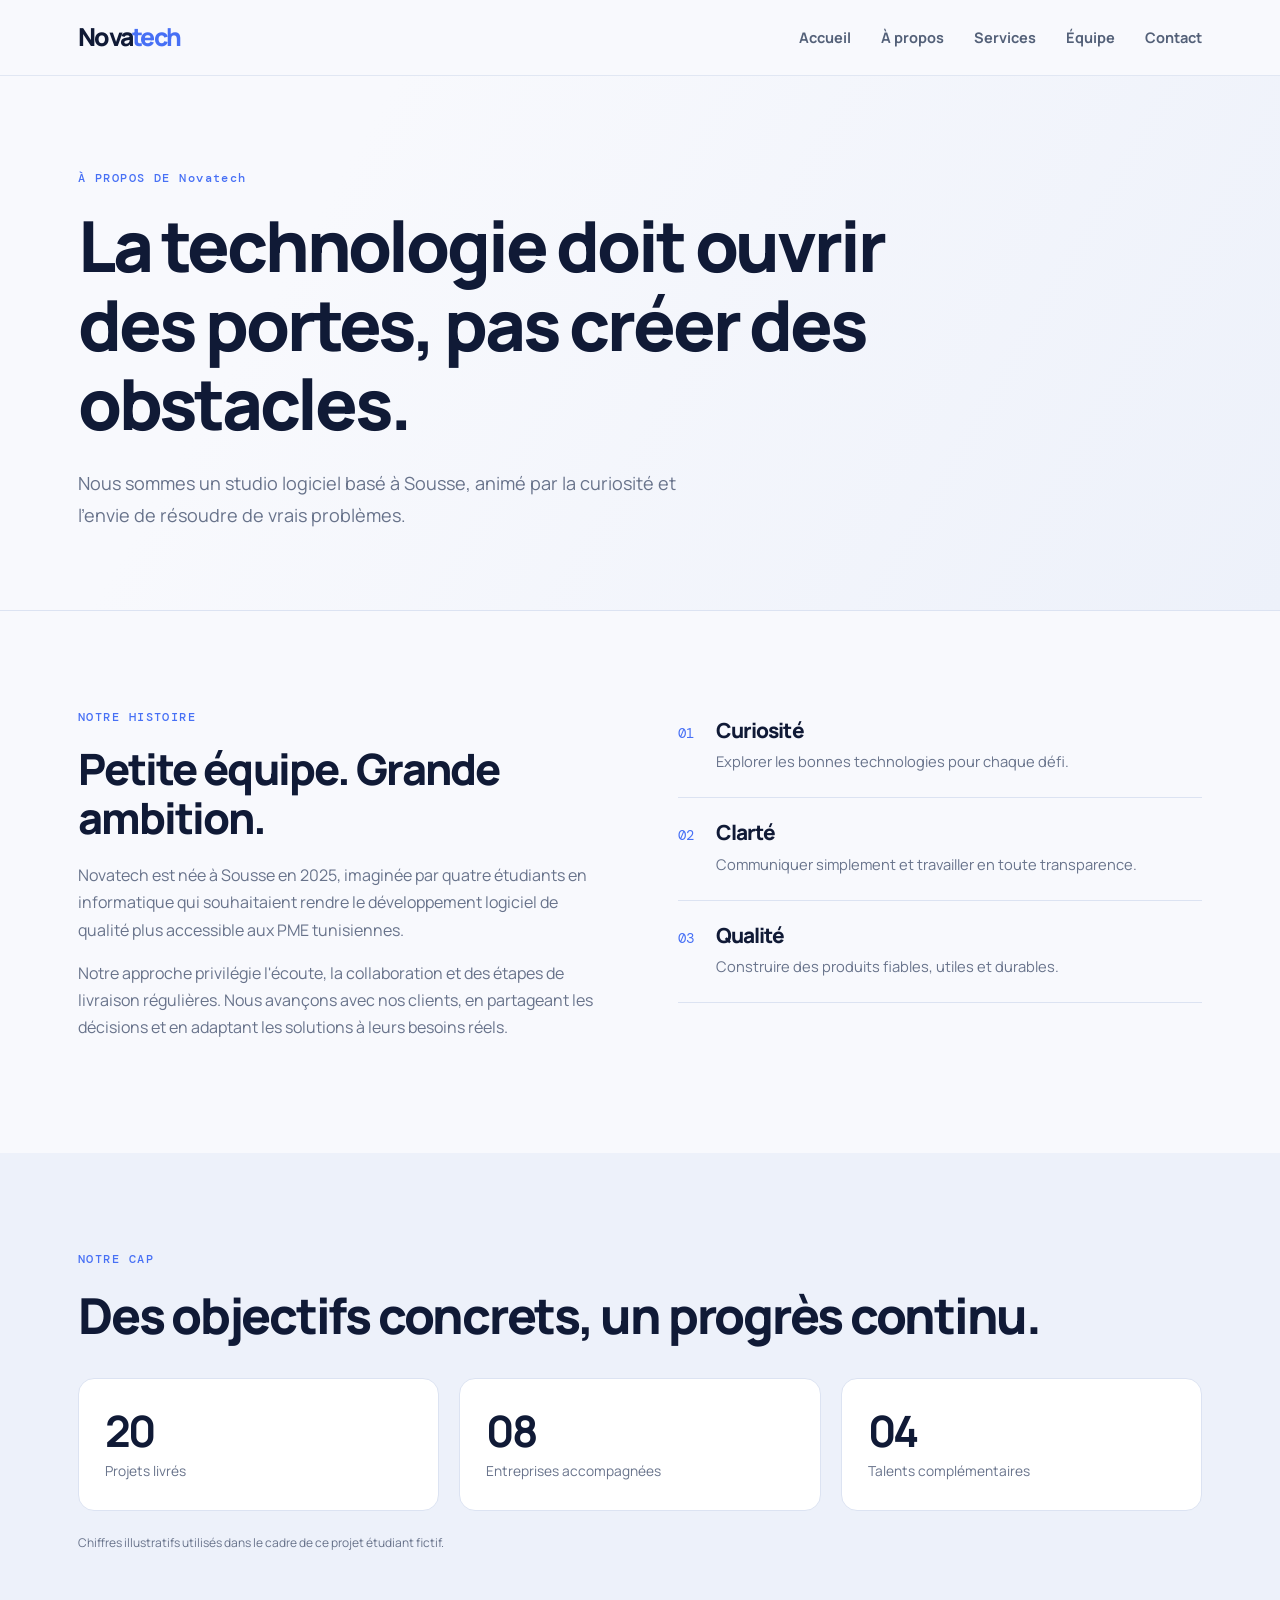
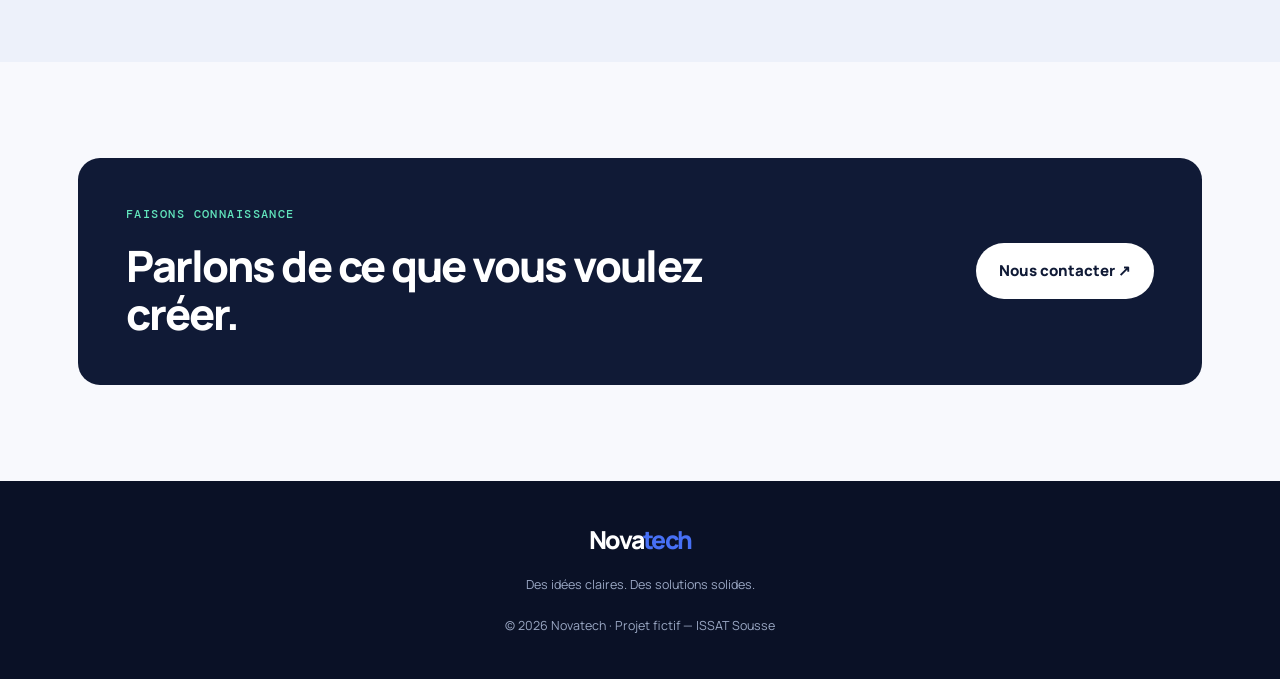
==== pages/apropos.html @ 03f3eb11 "Add files via upload" ====
<!doctype html>
<html lang="fr">

<head>
    <meta charset="utf-8">
    <meta name="viewport" content="width=device-width, initial-scale=1">
    <title>Novatech — À propos</title>
    <meta name="description" content="Découvrez l'histoire, la mission et les valeurs de Novatech.">
    <link rel="stylesheet" href="../style.css">
    <link rel="stylesheet" href="../style-enhancements.css">
</head>

<body>
    <header class="site-header">
        <div class="header-inner"><a class="logo" href="../index.html">Nova<span>tech</span></a><input type="checkbox"
                id="menu-toggle" class="menu-toggle" aria-label="Ouvrir le menu"><label for="menu-toggle"
                class="menu-button"><span></span></label>
            <nav class="main-nav" aria-label="Navigation principale">
                <ul>
                    <li><a href="../index.html">Accueil</a></li>
                    <li><a href="apropos.html">À propos</a></li>
                    <li><a href="services.html">Services</a></li>
                    <li><a href="equipe.html">Équipe</a></li>
                    <li><a href="contact.html">Contact</a></li>
                </ul>
            </nav>
        </div>
    </header>
    <main class="page-content">
        <section class="page-hero">
            <div class="container">
                <p class="eyebrow">À PROPOS DE Novatech</p>
                <h1>La technologie doit ouvrir des portes, pas créer des obstacles.</h1>
                <p class="lead">Nous sommes un studio logiciel basé à Sousse, animé par la curiosité et l'envie de
                    résoudre de vrais problèmes.</p>
            </div>
        </section>
        <section class="section">
            <div class="container two-col">
                <div>
                    <p class="eyebrow">NOTRE HISTOIRE</p>
                    <h2>Petite équipe. Grande ambition.</h2>
                    <p>Novatech est née à Sousse en 2025, imaginée par quatre étudiants en informatique qui souhaitaient
                        rendre le développement logiciel de qualité plus accessible aux PME tunisiennes.</p>
                    <p>Notre approche privilégie l'écoute, la collaboration et des étapes de livraison régulières. Nous
                        avançons avec nos clients, en partageant les décisions et en adaptant les solutions à leurs
                        besoins réels.</p>
                </div>
                <div class="values-panel">
                    <div class="value-row"><span>01</span>
                        <div>
                            <h3>Curiosité</h3>
                            <p>Explorer les bonnes technologies pour chaque défi.</p>
                        </div>
                    </div>
                    <div class="value-row"><span>02</span>
                        <div>
                            <h3>Clarté</h3>
                            <p>Communiquer simplement et travailler en toute transparence.</p>
                        </div>
                    </div>
                    <div class="value-row"><span>03</span>
                        <div>
                            <h3>Qualité</h3>
                            <p>Construire des produits fiables, utiles et durables.</p>
                        </div>
                    </div>
                </div>
            </div>
        </section>
        <section class="section section-tint">
            <div class="container">
                <p class="eyebrow">NOTRE CAP</p>
                <h2>Des objectifs concrets, un progrès continu.</h2>
                <div class="stats-grid">
                    <div><strong>20</strong><span>Projets livrés</span></div>
                    <div><strong>08</strong><span>Entreprises accompagnées</span></div>
                    <div><strong>04</strong><span>Talents complémentaires</span></div>
                </div>
                <p class="small-note">Chiffres illustratifs utilisés dans le cadre de ce projet étudiant fictif.</p>
            </div>
        </section>
        <section class="section">
            <div class="container cta-panel">
                <div>
                    <p class="eyebrow">FAISONS CONNAISSANCE</p>
                    <h2>Parlons de ce que vous voulez créer.</h2>
                </div><a class="btn btn-light" href="contact.html">Nous contacter ↗</a>
            </div>
        </section>
    </main>
    <footer class="site-footer"><a class="logo footer-logo" href="index.html">Nova<span>tech</span></a>
        <p>Des idées claires. Des solutions solides.</p>
        <p>© 2026 Novatech · Projet fictif — ISSAT Sousse</p>
    </footer>
    <script src="../script.js" defer></script>
</body>

</html>
---- style.css ----
@import url('https://fonts.googleapis.com/css2?family=DM+Mono:wght@400;500&family=Manrope:wght@400;500;600;700;800&display=swap');

:root {
    --ink: #101a36;
    --ink-soft: #1a2748;
    --azure: #4770f5;
    --mint: #62e6bd;
    --purple: #b8a3ff;
    --mist: #edf1fa;
    --paper: #f8f9fd;
    --muted: #68738b;
    --line: #dce3f2;
    --header-h: 76px;
    --font-title: 'Manrope', Arial, sans-serif;
    --font-body: 'Manrope', Arial, sans-serif
}

*,
*::before,
*::after {
    box-sizing: border-box
}

html {
    scroll-behavior: smooth;
    scroll-padding-top: calc(var(--header-h) + 20px)
}

body {
    margin: 0;
    background: var(--paper);
    color: var(--ink);
    font-family: var(--font-body);
    font-size: 16px;
    line-height: 1.7;
    -webkit-font-smoothing: antialiased
}

h1,
h2,
h3,
p {
    margin-top: 0
}

h1,
h2,
h3 {
    font-family: var(--font-title);
    line-height: 1.12;
    letter-spacing: -.045em
}

h1 {
    font-size: clamp(2.8rem, 6vw, 5.4rem);
    font-weight: 800;
    max-width: 760px;
    margin-bottom: 24px
}

h2 {
    font-size: clamp(2rem, 4vw, 3.1rem);
    font-weight: 800;
    margin-bottom: 20px
}

h3 {
    font-size: 1.3rem;
    font-weight: 800;
    margin-bottom: 12px
}

p {
    color: var(--muted);
    max-width: 68ch
}

a {
    color: inherit
}

a:focus-visible,
button:focus-visible,
input:focus-visible,
select:focus-visible,
textarea:focus-visible,
.menu-toggle:focus-visible+.menu-button {
    outline: 3px solid var(--azure);
    outline-offset: 4px
}

.site-header {
    position: fixed;
    inset: 0 0 auto;
    height: var(--header-h);
    background: rgba(248, 249, 253, .94);
    border-bottom: 1px solid rgba(220, 227, 242, .8);
    backdrop-filter: blur(18px);
    z-index: 100
}

.header-inner {
    max-width: 1180px;
    height: 100%;
    padding: 0 28px;
    margin: auto;
    display: flex;
    align-items: center;
    justify-content: space-between;
    gap: 24px
}

.logo {
    font-family: var(--font-title);
    font-size: 1.55rem;
    font-weight: 800;
    letter-spacing: -.07em;
    text-decoration: none;
    color: var(--ink);
    white-space: nowrap
}

.logo span {
    color: var(--azure)
}

.main-nav ul {
    display: flex;
    align-items: center;
    gap: 30px;
    list-style: none;
    margin: 0;
    padding: 0
}

.main-nav a {
    text-decoration: none;
    color: #536078;
    font-size: .91rem;
    font-weight: 700;
    transition: color .2s
}

.main-nav a:hover,
.main-nav a[aria-current=page] {
    color: var(--azure)
}

.main-nav a[aria-current=page]:not(.nav-cta) {
    text-decoration: underline;
    text-decoration-thickness: 2px;
    text-underline-offset: 8px
}

.main-nav .nav-cta {
    display: inline-flex;
    background: var(--ink);
    color: white;
    padding: 11px 20px;
    border-radius: 999px;
    transition: background .2s, transform .2s
}

.main-nav .nav-cta:hover {
    background: var(--azure);
    transform: translateY(-1px)
}

.menu-toggle {
    position: absolute;
    width: 1px;
    height: 1px;
    overflow: hidden;
    clip-path: inset(50%);
    white-space: nowrap
}

.menu-button {
    display: none;
    width: 44px;
    height: 44px;
    cursor: pointer;
    position: relative
}

.menu-button span,
.menu-button span:before,
.menu-button span:after {
    position: absolute;
    content: "";
    width: 23px;
    height: 2px;
    background: var(--ink);
    left: 10px;
    top: 21px;
    border-radius: 2px;
    transition: transform .2s, opacity .2s
}

.menu-button span:before {
    left: 0;
    top: -7px
}

.menu-button span:after {
    left: 0;
    top: 7px
}

.hero {
    max-width: 1180px;
    min-height: 720px;
    margin: auto;
    padding: calc(var(--header-h) + 76px) 28px 88px;
    display: grid;
    grid-template-columns: 1.05fr .95fr;
    align-items: center;
    gap: 48px;
    overflow: hidden
}

.hero-text {
    position: relative;
    z-index: 1
}

.eyebrow {
    font-family: 'DM Mono', monospace;
    font-size: .75rem;
    letter-spacing: .12em;
    font-weight: 500;
    color: var(--azure);
    margin-bottom: 18px
}

.hero h1 {
    font-size: clamp(3.15rem, 5.6vw, 5.2rem)
}

.lead {
    font-size: 1.13rem;
    line-height: 1.8;
    max-width: 610px;
    margin-bottom: 30px
}

.actions {
    display: flex;
    align-items: center;
    gap: 24px;
    flex-wrap: wrap
}

.btn {
    display: inline-flex;
    justify-content: center;
    align-items: center;
    gap: 12px;
    border: 0;
    border-radius: 999px;
    background: var(--mint);
    color: var(--ink);
    font-family: var(--font-title);
    font-weight: 800;
    font-size: .94rem;
    text-decoration: none;
    padding: 15px 23px;
    cursor: pointer;
    transition: transform .2s, box-shadow .2s, background .2s
}

.btn:hover {
    transform: translateY(-3px);
    box-shadow: 0 12px 26px rgba(16, 26, 54, .14)
}

.text-link {
    font-weight: 800;
    text-decoration: none;
    font-size: .92rem;
    border-bottom: 1px solid #aeb8ce;
    padding-bottom: 4px
}

.text-link:hover {
    color: var(--azure);
    border-color: var(--azure)
}

.hero-proof {
    margin-top: 38px;
    font-size: .82rem;
    color: var(--muted);
    display: flex;
    align-items: center;
    gap: 10px
}

.proof-dot {
    width: 8px;
    height: 8px;
    background: #29bf8c;
    border-radius: 50%;
    box-shadow: 0 0 0 5px #d8f8ed
}

.hero-visual {
    min-height: 410px;
    display: grid;
    place-items: center;
    position: relative;
    background: radial-gradient(ellipse at center, rgba(71, 112, 245, .14), rgba(248, 249, 253, 0) 68%)
}

.code-window {
    width: min(100%, 440px);
    border-radius: 18px;
    overflow: hidden;
    background: #111a32;
    box-shadow: 0 30px 80px rgba(16, 26, 54, .22);
    transform: rotate(2deg);
    animation: float-in .8s ease-out both;
    position: relative;
    z-index: 2
}

.code-top {
    height: 53px;
    background: #1b2745;
    display: flex;
    align-items: center;
    gap: 16px;
    padding: 0 18px;
    color: #b6c1db;
    font-family: 'DM Mono', monospace;
    font-size: .72rem
}

.window-dots {
    display: flex;
    gap: 6px
}

.window-dots i {
    width: 8px;
    height: 8px;
    border-radius: 50%;
    background: #ff7979
}

.window-dots i:nth-child(2) {
    background: #ffd166
}

.window-dots i:nth-child(3) {
    background: var(--mint)
}

.code-status {
    margin-left: auto;
    color: var(--mint);
    font-size: .65rem
}

.code-body {
    padding: 27px 24px 31px;
    color: #dce5ff;
    font-family: 'DM Mono', monospace;
    font-size: clamp(.68rem, 1.3vw, .86rem);
    line-height: 2.45
}

.code-body b {
    display: inline-block;
    width: 34px;
    color: #5f6c8b;
    font-weight: 400
}

.code-purple {
    color: #c6a8ff
}

.code-mint {
    color: #62e6bd
}

.code-yellow {
    color: #ffd98a
}

.code-blue {
    color: #86c5ff
}

.code-gap {
    height: 13px
}

.cursor {
    color: var(--mint);
    animation: blink 1s steps(1) infinite
}

.code-footer {
    border-top: 1px solid #293553;
    padding: 13px 20px;
    display: flex;
    justify-content: space-between;
    color: #8f9bb8;
    font-family: 'DM Mono', monospace;
    font-size: .64rem
}

.code-footer i {
    display: inline-block;
    width: 6px;
    height: 6px;
    border-radius: 50%;
    background: var(--mint);
    margin-right: 7px
}

.float-chip {
    position: absolute;
    z-index: 3;
    background: white;
    border: 1px solid var(--line);
    padding: 12px 15px;
    border-radius: 12px;
    box-shadow: 0 12px 35px rgba(16, 26, 54, .09);
    font-size: .76rem;
    font-weight: 800;
    animation: float-chip 5s ease-in-out infinite
}

.float-chip span {
    color: var(--azure);
    margin-right: 7px
}

.chip-one {
    top: 49px;
    right: -1px
}

.chip-two {
    bottom: 47px;
    left: -4px;
    animation-delay: -2.5s
}

.visual-orbit {
    position: absolute;
    width: 360px;
    height: 360px;
    border: 1px solid rgba(71, 112, 245, .18);
    border-radius: 50%;
    animation: orbit 24s linear infinite
}

.section {
    padding: 96px 28px
}

.container {
    max-width: 1124px;
    margin: 0 auto
}

.section-tint {
    background: var(--mist)
}

.section-heading {
    display: flex;
    align-items: end;
    justify-content: space-between;
    gap: 28px;
    margin-bottom: 38px
}

.section-heading h2 {
    max-width: 650px;
    margin-bottom: 0
}

.section-heading .text-link {
    flex-shrink: 0;
    margin-bottom: 6px
}

.cards {
    display: grid;
    grid-template-columns: repeat(3, minmax(0, 1fr));
    gap: 20px
}

.card {
    background: white;
    border: 1px solid #e3e8f3;
    border-radius: 18px;
    padding: 30px 27px 25px;
    min-height: 300px;
    display: flex;
    flex-direction: column;
    align-items: flex-start;
    transition: transform .25s, box-shadow .25s
}

.card:hover {
    transform: translateY(-6px);
    box-shadow: 0 20px 40px rgba(16, 26, 54, .08)
}

.card-icon {
    display: grid;
    place-items: center;
    width: 47px;
    height: 47px;
    border-radius: 13px;
    background: #e7edff;
    color: var(--azure);
    font-size: 1.5rem;
    margin-bottom: 26px
}

.mint-icon {
    color: #07815e !important;
    background: #dcfbef !important
}

.purple-icon {
    color: #7053ce !important;
    background: #eee8ff !important
}

.card-kicker {
    font-family: 'DM Mono', monospace;
    font-size: .68rem;
    letter-spacing: .1em;
    color: #8792aa;
    margin-bottom: 10px
}

.card h3 {
    font-size: 1.22rem;
    letter-spacing: -.03em
}

.card p:not(.card-kicker) {
    font-size: .9rem;
    line-height: 1.8
}

.card>a {
    margin-top: auto;
    text-decoration: none;
    font-size: .88rem;
    font-weight: 800;
    color: var(--azure);
    padding-top: 16px
}

.card>a span {
    margin-left: 5px
}

.cta-panel {
    background: var(--ink);
    color: white;
    border-radius: 22px;
    padding: 46px 48px;
    display: flex;
    align-items: center;
    justify-content: space-between;
    gap: 32px
}

.cta-panel .eyebrow {
    color: var(--mint)
}

.cta-panel h2 {
    max-width: 660px;
    margin: 0;
    font-size: clamp(1.8rem, 3.5vw, 2.7rem)
}

.btn-light {
    background: white;
    color: var(--ink);
    white-space: nowrap
}

.btn-light:hover {
    background: var(--mint)
}

.page-content {
    padding-top: var(--header-h)
}

.page-hero {
    padding: 92px 28px 78px;
    background: linear-gradient(120deg, #f8f9fd 25%, #edf1fa 100%);
    border-bottom: 1px solid var(--line)
}

.page-hero .container {
    max-width: 1124px
}

.page-hero h1 {
    max-width: 900px;
    font-size: clamp(2.8rem, 5.5vw, 4.7rem)
}

.page-hero .lead {
    margin-bottom: 0
}

.two-col {
    display: grid;
    grid-template-columns: 1fr 1fr;
    gap: 76px;
    align-items: start
}

.two-col h2 {
    font-size: clamp(2rem, 3.5vw, 2.7rem)
}

.values-panel {
    padding: 12px 0
}

.value-row {
    display: flex;
    gap: 22px;
    padding: 23px 0;
    border-bottom: 1px solid var(--line)
}

.value-row:first-child {
    padding-top: 0
}

.value-row>span {
    font-family: 'DM Mono', monospace;
    color: var(--azure);
    font-size: .85rem;
    padding-top: 3px
}

.value-row h3 {
    margin-bottom: 7px
}

.value-row p {
    margin-bottom: 0;
    font-size: .92rem
}

.stats-grid {
    display: grid;
    grid-template-columns: repeat(3, 1fr);
    gap: 20px;
    margin-top: 35px
}

.stats-grid>div {
    background: white;
    border: 1px solid var(--line);
    border-radius: 16px;
    padding: 26px
}

.stats-grid strong {
    display: block;
    font-size: 2.7rem;
    line-height: 1.2;
    letter-spacing: -.06em
}

.stats-grid span {
    font-size: .86rem;
    color: var(--muted)
}

.small-note {
    font-size: .75rem;
    margin-top: 22px
}

.service-list {
    display: grid;
    gap: 22px
}

.service-item {
    display: grid;
    grid-template-columns: 55px 1fr 100px;
    gap: 24px;
    align-items: start;
    background: white;
    border: 1px solid var(--line);
    border-radius: 18px;
    padding: 34px
}

.service-number {
    font-family: 'DM Mono', monospace;
    color: var(--azure);
    font-size: .9rem
}

.service-item h2 {
    font-size: clamp(1.65rem, 3vw, 2.25rem)
}

.service-item p:not(.eyebrow) {
    max-width: 720px
}

.service-item ul {
    padding-left: 20px;
    color: var(--muted);
    font-size: .9rem;
    display: grid;
    gap: 5px
}

.service-symbol {
    width: 75px;
    height: 75px;
    display: grid;
    place-items: center;
    border-radius: 19px;
    background: #e7edff;
    color: var(--azure);
    font-size: 2rem
}

.team {
    display: grid;
    grid-template-columns: repeat(4, minmax(0, 1fr));
    gap: 20px
}

.member {
    background: white;
    border: 1px solid var(--line);
    border-radius: 18px;
    padding: 27px 20px;
    text-align: center;
    transition: transform .25s, box-shadow .25s
}

.member:hover {
    transform: translateY(-5px);
    box-shadow: 0 18px 35px rgba(16, 26, 54, .08)
}

.avatar {
    width: 106px;
    height: 106px;
    margin: 0 auto 24px;
    display: grid;
    place-items: center;
    border-radius: 30px;
    font-size: 1.8rem;
    font-weight: 800;
    letter-spacing: -.06em;
    color: #fff;
    background: linear-gradient(135deg, #4770f5, #8ca5ff);
    box-shadow: 0 12px 25px rgba(71, 112, 245, .18)
}

.avatar-two {
    background: linear-gradient(135deg, #101a36, #334875)
}

.avatar-three {
    background: linear-gradient(135deg, #36b992, #8aedd1);
    color: #10382e
}

.avatar-four {
    background: linear-gradient(135deg, #7455ce, #b8a3ff)
}

.member-role {
    font-family: 'DM Mono', monospace;
    font-size: .65rem;
    letter-spacing: .1em;
    color: var(--azure);
    margin-bottom: 9px
}

.member h2 {
    font-size: 1.12rem;
    margin-bottom: 8px
}

.member>p:not(.member-role) {
    font-size: .82rem;
    margin: 0 auto 10px
}

.member .member-bio {
    padding-top: 12px;
    border-top: 1px solid var(--line);
    line-height: 1.65
}

.section-dark {
    background: var(--ink);
    color: white
}

.section-dark p {
    color: #bac4dc
}

.section-dark .eyebrow {
    color: var(--mint)
}

.contact-layout {
    gap: 70px
}

.contact-layout h2 {
    font-size: clamp(2rem, 3.5vw, 2.8rem)
}

.contact-detail {
    display: flex;
    align-items: flex-start;
    gap: 15px;
    margin-top: 25px
}

.contact-icon {
    width: 38px;
    height: 38px;
    display: grid;
    place-items: center;
    border: 1px solid #35415e;
    border-radius: 11px;
    color: var(--mint);
    flex-shrink: 0
}

.contact-detail strong {
    font-size: .9rem
}

.contact-detail p {
    margin: 3px 0 0;
    font-size: .88rem
}

.section-dark a:not(.btn) {
    color: var(--mint)
}

.form {
    display: grid;
    gap: 9px;
    background: white;
    color: var(--ink);
    border-radius: 18px;
    padding: 30px
}

.form-intro h2 {
    font-size: 1.55rem;
    margin-bottom: 8px
}

.form-intro p,
.form-note {
    font-size: .75rem;
    line-height: 1.6
}

.form label {
    font-weight: 800;
    font-size: .82rem;
    margin-top: 7px
}

.form input,
.form select,
.form textarea {
    width: 100%;
    font: inherit;
    font-size: .9rem;
    color: var(--ink);
    background: #f8f9fd;
    border: 1px solid #dce3f2;
    border-radius: 9px;
    padding: 12px 13px
}

.form textarea {
    resize: vertical;
    min-height: 120px
}

.form input:focus,
.form select:focus,
.form textarea:focus {
    outline: 2px solid var(--azure);
    outline-offset: 1px
}

.form .btn {
    margin-top: 12px;
    justify-self: start
}

.form-note {
    margin: 3px 0 0;
    color: #7b8498
}

.site-footer {
    background: #0a1126;
    color: #dce4f8;
    padding: 38px 28px;
    text-align: center
}

.footer-logo {
    color: white;
    display: inline-block;
    margin-bottom: 8px
}

.site-footer p {
    font-size: .78rem;
    color: #9ba8c4;
    margin: 5px auto
}

.site-footer p:last-child {
    margin-top: 20px
}

@keyframes type {
    from {
        transform: scaleX(0)
    }

    to {
        transform: scaleX(1)
    }
}

@keyframes blink {
    50% {
        opacity: 0
    }
}

@keyframes float-in {
    from {
        opacity: 0;
        transform: translateY(18px) rotate(2deg)
    }

    to {
        opacity: 1;
        transform: translateY(0) rotate(2deg)
    }
}

@keyframes float-chip {

    0%,
    100% {
        transform: translateY(0)
    }

    50% {
        transform: translateY(-8px)
    }
}

@keyframes orbit {
    to {
        transform: rotate(360deg)
    }
}

@media(max-width:960px) {
    :root {
        --header-h: 70px
    }

    .header-inner {
        padding: 0 22px
    }

    .main-nav ul {
        gap: 17px
    }

    .main-nav a {
        font-size: .83rem
    }

    .hero {
        grid-template-columns: 1fr;
        gap: 22px;
        padding-top: calc(var(--header-h) + 68px);
        min-height: 0
    }

    .hero-text {
        max-width: 780px
    }

    .hero-visual {
        min-height: 390px
    }

    .code-window {
        max-width: 440px
    }

    .chip-one {
        right: 8%
    }

    .chip-two {
        left: 8%
    }

    .section {
        padding: 76px 22px
    }

    .cards {
        grid-template-columns: repeat(2, minmax(0, 1fr))
    }

    .card:last-child {
        grid-column: 1/-1;
        min-height: 250px
    }

    .team {
        grid-template-columns: repeat(2, minmax(0, 1fr))
    }

    .two-col {
        gap: 38px
    }

    .service-item {
        grid-template-columns: 40px 1fr 65px;
        padding: 26px;
        gap: 18px
    }

    .service-symbol {
        width: 60px;
        height: 60px
    }

    .cta-panel {
        padding: 36px
    }

    .contact-layout {
        gap: 38px
    }
}

@media(max-width:680px) {
    :root {
        --header-h: 66px
    }

    .header-inner {
        padding: 0 18px
    }

    .logo {
        font-size: 1.42rem
    }

    .menu-button {
        display: block;
        flex-shrink: 0
    }

    .main-nav {
        position: absolute;
        top: var(--header-h);
        left: 0;
        right: 0;
        background: var(--paper);
        border-bottom: 1px solid var(--line);
        max-height: 0;
        overflow: hidden;
        visibility: hidden;
        transition: max-height .28s ease, visibility .28s
    }

    .main-nav ul {
        display: flex;
        align-items: stretch;
        flex-direction: column;
        gap: 0;
        padding: 8px 20px 20px
    }

    .main-nav li {
        width: 100%
    }

    .main-nav a,
    .main-nav .nav-cta {
        display: block;
        padding: 12px 8px;
        font-size: .95rem;
        border-radius: 8px
    }

    .main-nav .nav-cta {
        margin-top: 8px;
        text-align: center
    }

    .menu-toggle:checked~.main-nav {
        max-height: 360px;
        visibility: visible
    }

    .menu-toggle:checked+.menu-button span {
        background: transparent
    }

    .menu-toggle:checked+.menu-button span:before {
        top: 0;
        transform: rotate(45deg)
    }

    .menu-toggle:checked+.menu-button span:after {
        top: 0;
        transform: rotate(-45deg)
    }

    .hero {
        padding: calc(var(--header-h) + 54px) 21px 56px;
        gap: 16px
    }

    .hero h1 {
        font-size: clamp(2.8rem, 12vw, 4rem)
    }

    .lead {
        font-size: 1rem
    }

    .actions {
        align-items: flex-start;
        gap: 17px
    }

    .actions .btn {
        width: 100%
    }

    .hero-proof {
        margin-top: 27px
    }

    .hero-visual {
        min-height: 320px;
        margin: 0 -5px
    }

    .code-window {
        width: 100%;
        transform: rotate(1deg)
    }

    .code-body {
        padding: 20px 14px;
        font-size: .7rem
    }

    .code-top {
        padding: 0 13px
    }

    .float-chip {
        font-size: .68rem;
        padding: 9px 11px
    }

    .chip-one {
        top: 12px;
        right: 0
    }

    .chip-two {
        bottom: 12px;
        left: 0
    }

    .visual-orbit {
        width: 270px;
        height: 270px
    }

    .section {
        padding: 64px 20px
    }

    .section-heading {
        align-items: flex-start;
        flex-direction: column;
        gap: 17px
    }

    .section-heading h2 {
        font-size: 2.15rem
    }

    .cards {
        grid-template-columns: 1fr;
        gap: 14px
    }

    .card,
    .card:last-child {
        grid-column: auto;
        min-height: 0;
        padding: 25px
    }

    .card-icon {
        margin-bottom: 18px
    }

    .cta-panel {
        padding: 30px 24px;
        align-items: flex-start;
        flex-direction: column;
        border-radius: 17px
    }

    .cta-panel h2 {
        font-size: 2rem
    }

    .btn-light {
        white-space: normal
    }

    .page-hero {
        padding: 65px 20px 55px
    }

    .page-hero h1 {
        font-size: clamp(2.5rem, 10vw, 3.6rem)
    }

    .two-col {
        grid-template-columns: 1fr;
        gap: 32px
    }

    .stats-grid {
        grid-template-columns: 1fr;
        gap: 12px
    }

    .stats-grid>div {
        padding: 20px;
        display: flex;
        align-items: center;
        gap: 18px
    }

    .stats-grid strong {
        font-size: 2.1rem;
        min-width: 68px
    }

    .service-item {
        grid-template-columns: 30px 1fr;
        padding: 22px 18px;
        gap: 13px
    }

    .service-symbol {
        display: none
    }

    .service-item h2 {
        font-size: 1.6rem
    }

    .team {
        grid-template-columns: 1fr;
        gap: 14px
    }

    .member {
        padding: 25px
    }

    .avatar {
        width: 90px;
        height: 90px;
        border-radius: 25px
    }

    .contact-layout {
        gap: 34px
    }

    .form {
        padding: 23px 18px
    }

    .site-footer {
        padding: 30px 20px
    }
}

@media(prefers-reduced-motion:reduce) {
    html {
        scroll-behavior: auto
    }

    *,
    *::before,
    *::after {
        animation-duration: .01ms !important;
        animation-iteration-count: 1 !important;
        transition-duration: .01ms !important;
        scroll-behavior: auto !important
    }
}
---- style-enhancements.css ----
/* ===== Améliorations interactives Novatech — à ajouter à la fin de style.css ===== */
.site-header { transition: transform .32s ease, box-shadow .25s ease; }
.site-header.header-hidden { transform: translateY(-105%); }
.site-header.header-scrolled { box-shadow: 0 8px 28px rgba(16,26,54,.08); }
.reveal-ready { opacity: 0; transform: translateY(22px); transition: opacity .65s ease, transform .65s ease; }
.reveal-ready.is-visible { opacity: 1; transform: translateY(0); }
.testimonial-section .section-heading { margin-bottom: 24px; }
.testimonial-carousel { max-width: 850px; margin: 0 auto; padding: 38px 42px 24px; background: #fff; border: 1px solid var(--line); border-radius: 20px; box-shadow: 0 18px 45px rgba(16,26,54,.06); }
.testimonial-slide { min-height: 150px; animation: testimonial-in .42s ease both; }
.testimonial-slide[hidden] { display: none; }
.testimonial-quote { max-width: 100%; color: var(--ink); font-size: clamp(1.15rem,2.5vw,1.55rem); font-weight: 600; line-height: 1.55; }
.testimonial-author { margin: 22px 0 0; font-size: .9rem; }
.testimonial-author strong { color: var(--ink); }
.testimonial-author span, .testimonial-disclaimer { color: var(--muted); }
.testimonial-controls { display: flex; align-items: center; justify-content: center; gap: 22px; margin-top: 18px; }
.carousel-arrow { width: 40px; height: 40px; border: 1px solid var(--line); border-radius: 50%; background: var(--paper); color: var(--ink); font: inherit; font-size: 1.2rem; cursor: pointer; transition: background .2s, transform .2s; }
.carousel-arrow:hover { background: var(--mint); transform: translateY(-2px); }
.testimonial-dots { display: flex; align-items: center; gap: 9px; }
.testimonial-dots button { width: 9px; height: 9px; padding: 0; border: 0; border-radius: 50%; background: #cbd3e4; cursor: pointer; }
.testimonial-dots button[aria-current="true"] { width: 24px; border-radius: 10px; background: var(--azure); }
.testimonial-disclaimer { margin: 18px 0 0; text-align: center; font-size: .72rem; }
.cta-dialog { width: min(92vw, 540px); padding: 0; border: 0; border-radius: 20px; color: var(--ink); box-shadow: 0 28px 90px rgba(5,12,30,.3); }
.cta-dialog::backdrop { background: rgba(10,17,38,.65); backdrop-filter: blur(4px); }
.cta-dialog-content { position: relative; padding: 42px; }
.cta-dialog-content h2 { font-size: clamp(1.7rem,4vw,2.3rem); }
.cta-dialog-content p:not(.eyebrow) { color: var(--muted); }
.dialog-close { position: absolute; top: 14px; right: 17px; width: 38px; height: 38px; border: 0; border-radius: 50%; background: var(--mist); color: var(--ink); font-size: 1.5rem; cursor: pointer; }
.field-error { display: block; min-height: 0; color: #bd2e42; font-size: .75rem; font-weight: 600; }
.form input[aria-invalid="true"], .form select[aria-invalid="true"], .form textarea[aria-invalid="true"] { border-color: #bd2e42; background: #fff8f8; }
.form-feedback { min-height: 1.2em; margin: 3px 0 0; color: var(--azure); font-size: .82rem; font-weight: 700; }
@keyframes testimonial-in { from { opacity: 0; transform: translateY(8px); } to { opacity: 1; transform: translateY(0); } }
@media(max-width:680px) { .testimonial-carousel { padding: 27px 20px 20px; } .testimonial-slide { min-height: 185px; } .cta-dialog-content { padding: 34px 24px; } }
@media(prefers-reduced-motion:reduce) { .reveal-ready { opacity: 1; transform: none; transition: none; } .testimonial-slide { animation: none; } .site-header { transition: none; } }
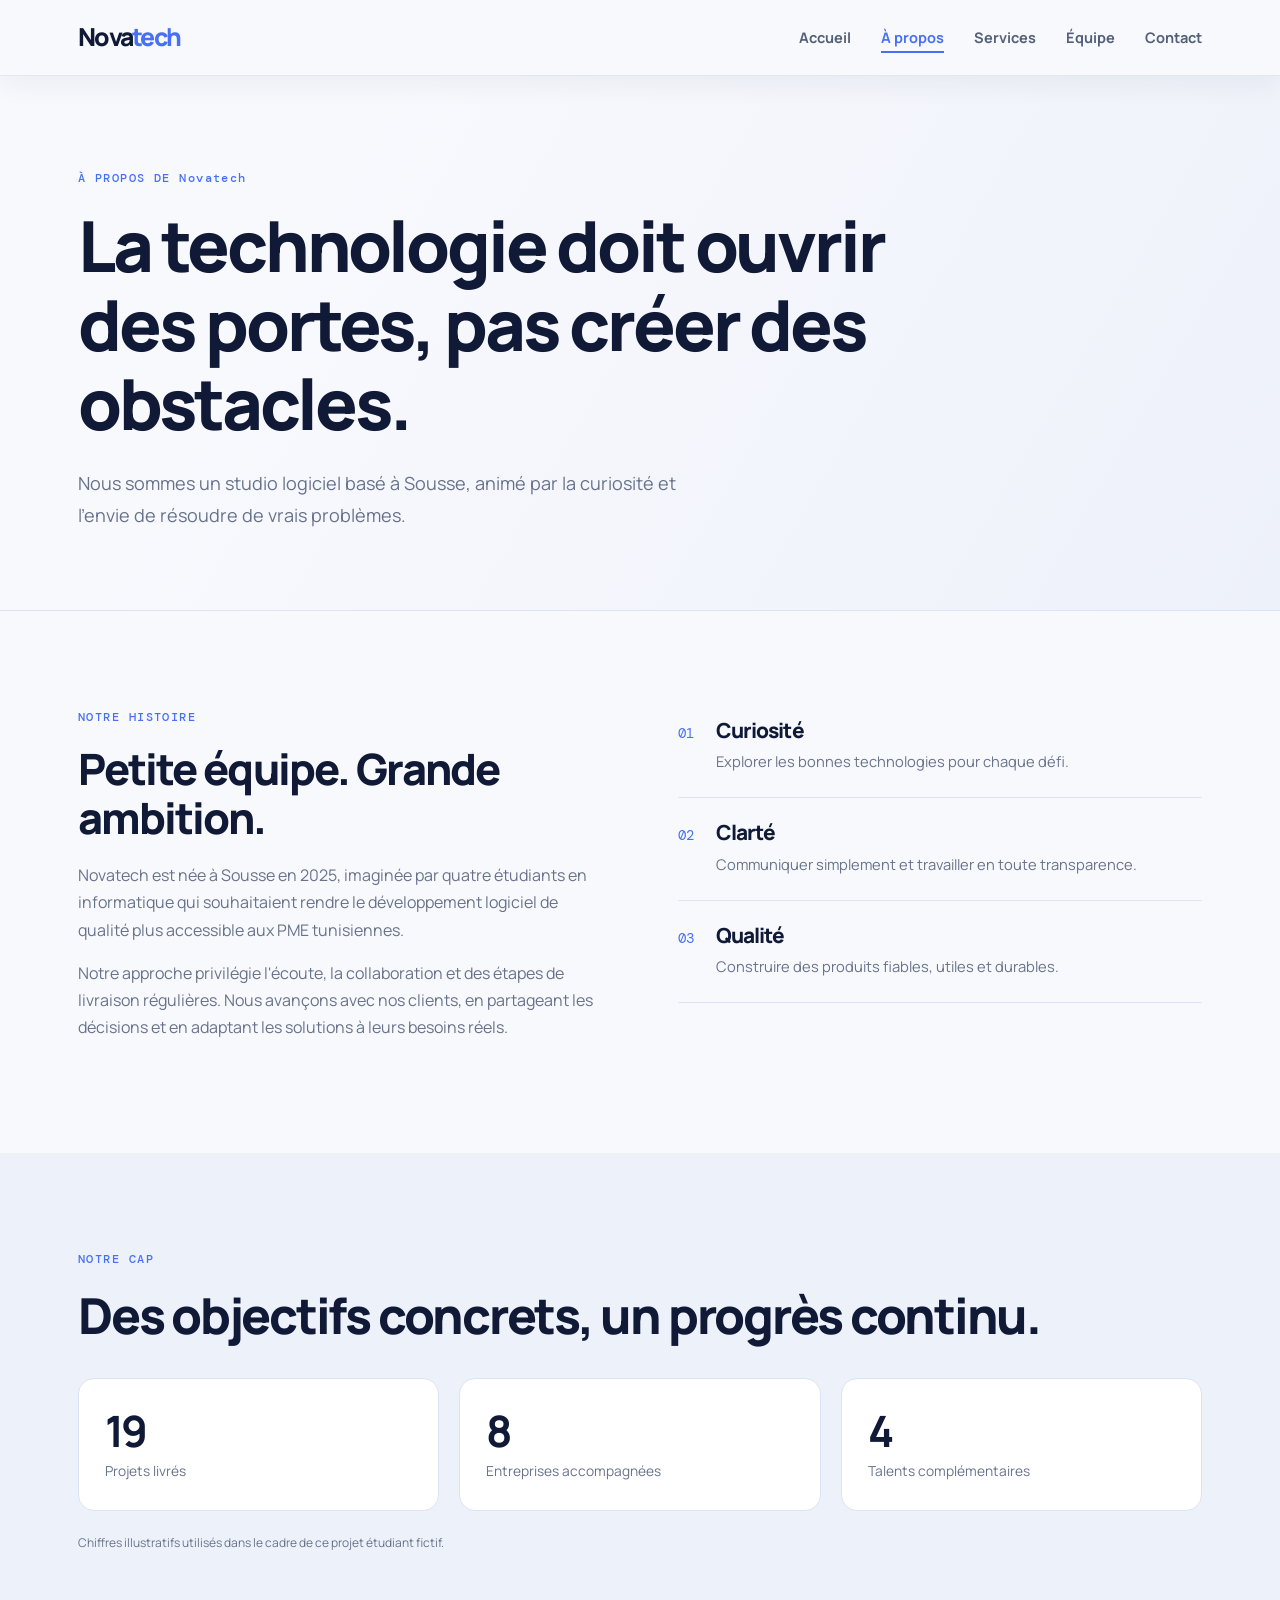
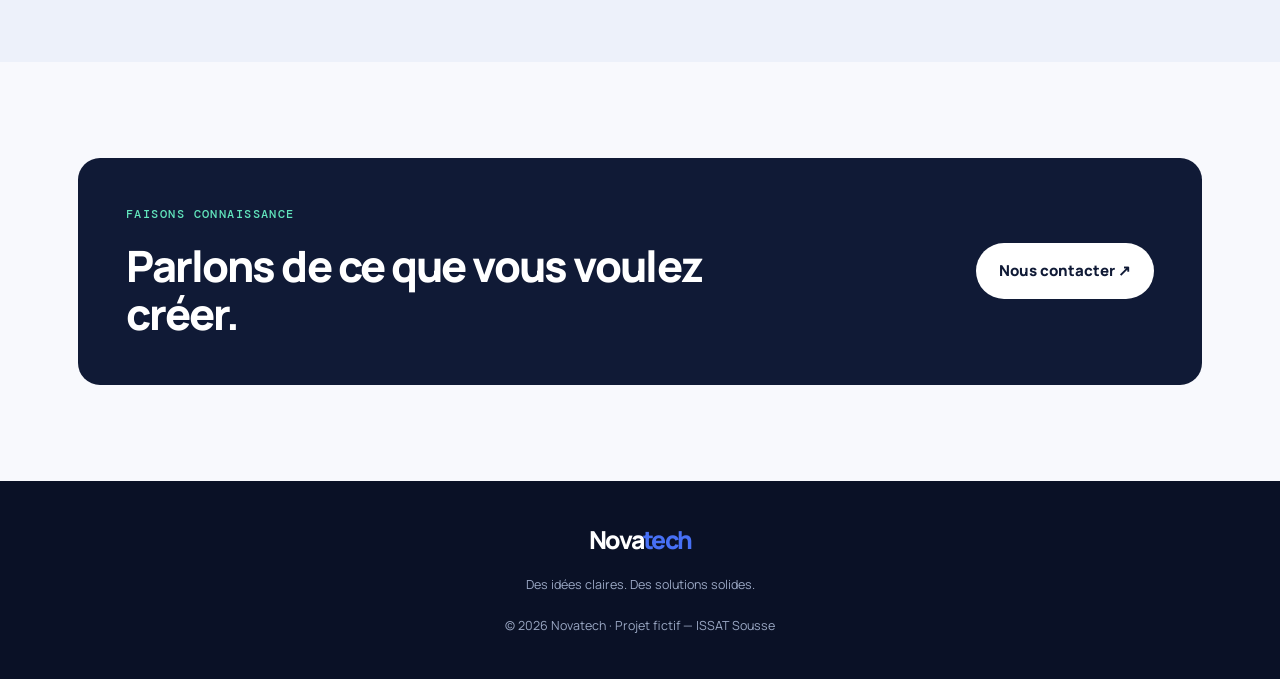
==== commit 12a43b84: "change" ====
--- a/pages/apropos.html
+++ b/pages/apropos.html
@@ -7,7 +7,6 @@
     <title>Novatech — À propos</title>
     <meta name="description" content="Découvrez l'histoire, la mission et les valeurs de Novatech.">
     <link rel="stylesheet" href="../style.css">
-    <link rel="stylesheet" href="../style-enhancements.css">
 </head>
 
 <body>
--- a/style.css
+++ b/style.css
@@ -1,1354 +1,68 @@
 @import url('https://fonts.googleapis.com/css2?family=DM+Mono:wght@400;500&family=Manrope:wght@400;500;600;700;800&display=swap');
+:root{--ink:#101a36;--ink-soft:#1a2748;--azure:#4770f5;--mint:#62e6bd;--purple:#b8a3ff;--mist:#edf1fa;--paper:#f8f9fd;--muted:#68738b;--line:#dce3f2;--header-h:76px;--font-title:'Manrope',Arial,sans-serif;--font-body:'Manrope',Arial,sans-serif}
+*,*::before,*::after{box-sizing:border-box}
+html{scroll-behavior:smooth;scroll-padding-top:calc(var(--header-h) + 20px)}
+body{margin:0;background:var(--paper);color:var(--ink);font-family:var(--font-body);font-size:16px;line-height:1.7;-webkit-font-smoothing:antialiased}
+h1,h2,h3,p{margin-top:0}h1,h2,h3{font-family:var(--font-title);line-height:1.12;letter-spacing:-.045em}h1{font-size:clamp(2.8rem,6vw,5.4rem);font-weight:800;max-width:760px;margin-bottom:24px}h2{font-size:clamp(2rem,4vw,3.1rem);font-weight:800;margin-bottom:20px}h3{font-size:1.3rem;font-weight:800;margin-bottom:12px}p{color:var(--muted);max-width:68ch}a{color:inherit}
+a:focus-visible,button:focus-visible,input:focus-visible,select:focus-visible,textarea:focus-visible,.menu-toggle:focus-visible+.menu-button{outline:3px solid var(--azure);outline-offset:4px}
+.site-header{position:fixed;inset:0 0 auto;height:var(--header-h);background:rgba(248,249,253,.94);border-bottom:1px solid rgba(220,227,242,.8);backdrop-filter:blur(18px);z-index:100}
+.header-inner{max-width:1180px;height:100%;padding:0 28px;margin:auto;display:flex;align-items:center;justify-content:space-between;gap:24px}
+.logo{font-family:var(--font-title);font-size:1.55rem;font-weight:800;letter-spacing:-.07em;text-decoration:none;color:var(--ink);white-space:nowrap}.logo span{color:var(--azure)}
+.main-nav ul{display:flex;align-items:center;gap:30px;list-style:none;margin:0;padding:0}.main-nav a{text-decoration:none;color:#536078;font-size:.91rem;font-weight:700;transition:color .2s}.main-nav a:hover,.main-nav a[aria-current=page]{color:var(--azure)}.main-nav a[aria-current=page]:not(.nav-cta){text-decoration:underline;text-decoration-thickness:2px;text-underline-offset:8px}.main-nav .nav-cta{display:inline-flex;background:var(--ink);color:white;padding:11px 20px;border-radius:999px;transition:background .2s,transform .2s}.main-nav .nav-cta:hover{background:var(--azure);transform:translateY(-1px)}
+.menu-toggle{position:absolute;width:1px;height:1px;overflow:hidden;clip-path:inset(50%);white-space:nowrap}.menu-button{display:none;width:44px;height:44px;cursor:pointer;position:relative}.menu-button span,.menu-button span:before,.menu-button span:after{position:absolute;content:"";width:23px;height:2px;background:var(--ink);left:10px;top:21px;border-radius:2px;transition:transform .2s,opacity .2s}.menu-button span:before{left:0;top:-7px}.menu-button span:after{left:0;top:7px}
+.hero{max-width:1180px;min-height:720px;margin:auto;padding:calc(var(--header-h) + 76px) 28px 88px;display:grid;grid-template-columns:1.05fr .95fr;align-items:center;gap:48px;overflow:hidden}.hero-text{position:relative;z-index:1}.eyebrow{font-family:'DM Mono',monospace;font-size:.75rem;letter-spacing:.12em;font-weight:500;color:var(--azure);margin-bottom:18px}.hero h1{font-size:clamp(3.15rem,5.6vw,5.2rem)}.lead{font-size:1.13rem;line-height:1.8;max-width:610px;margin-bottom:30px}.actions{display:flex;align-items:center;gap:24px;flex-wrap:wrap}.btn{display:inline-flex;justify-content:center;align-items:center;gap:12px;border:0;border-radius:999px;background:var(--mint);color:var(--ink);font-family:var(--font-title);font-weight:800;font-size:.94rem;text-decoration:none;padding:15px 23px;cursor:pointer;transition:transform .2s,box-shadow .2s,background .2s}.btn:hover{transform:translateY(-3px);box-shadow:0 12px 26px rgba(16,26,54,.14)}.text-link{font-weight:800;text-decoration:none;font-size:.92rem;border-bottom:1px solid #aeb8ce;padding-bottom:4px}.text-link:hover{color:var(--azure);border-color:var(--azure)}.hero-proof{margin-top:38px;font-size:.82rem;color:var(--muted);display:flex;align-items:center;gap:10px}.proof-dot{width:8px;height:8px;background:#29bf8c;border-radius:50%;box-shadow:0 0 0 5px #d8f8ed}
+.hero-visual{min-height:410px;display:grid;place-items:center;position:relative;background:radial-gradient(ellipse at center,rgba(71,112,245,.14),rgba(248,249,253,0) 68%)}.code-window{width:min(100%,440px);border-radius:18px;overflow:hidden;background:#111a32;box-shadow:0 30px 80px rgba(16,26,54,.22);transform:rotate(2deg);animation:float-in .8s ease-out both;position:relative;z-index:2}.code-top{height:53px;background:#1b2745;display:flex;align-items:center;gap:16px;padding:0 18px;color:#b6c1db;font-family:'DM Mono',monospace;font-size:.72rem}.window-dots{display:flex;gap:6px}.window-dots i{width:8px;height:8px;border-radius:50%;background:#ff7979}.window-dots i:nth-child(2){background:#ffd166}.window-dots i:nth-child(3){background:var(--mint)}.code-status{margin-left:auto;color:var(--mint);font-size:.65rem}.code-body{padding:27px 24px 31px;color:#dce5ff;font-family:'DM Mono',monospace;font-size:clamp(.68rem,1.3vw,.86rem);line-height:2.45}.code-body b{display:inline-block;width:34px;color:#5f6c8b;font-weight:400}.code-purple{color:#c6a8ff}.code-mint{color:#62e6bd}.code-yellow{color:#ffd98a}.code-blue{color:#86c5ff}.code-gap{height:13px}.cursor{color:var(--mint);animation:blink 1s steps(1) infinite}.code-footer{border-top:1px solid #293553;padding:13px 20px;display:flex;justify-content:space-between;color:#8f9bb8;font-family:'DM Mono',monospace;font-size:.64rem}.code-footer i{display:inline-block;width:6px;height:6px;border-radius:50%;background:var(--mint);margin-right:7px}.float-chip{position:absolute;z-index:3;background:white;border:1px solid var(--line);padding:12px 15px;border-radius:12px;box-shadow:0 12px 35px rgba(16,26,54,.09);font-size:.76rem;font-weight:800;animation:float-chip 5s ease-in-out infinite}.float-chip span{color:var(--azure);margin-right:7px}.chip-one{top:49px;right:-1px}.chip-two{bottom:47px;left:-4px;animation-delay:-2.5s}.visual-orbit{position:absolute;width:360px;height:360px;border:1px solid rgba(71,112,245,.18);border-radius:50%;animation:orbit 24s linear infinite}
+.section{padding:96px 28px}.container{max-width:1124px;margin:0 auto}.section-tint{background:var(--mist)}.section-heading{display:flex;align-items:end;justify-content:space-between;gap:28px;margin-bottom:38px}.section-heading h2{max-width:650px;margin-bottom:0}.section-heading .text-link{flex-shrink:0;margin-bottom:6px}.cards{display:grid;grid-template-columns:repeat(3,minmax(0,1fr));gap:20px}.card{background:white;border:1px solid #e3e8f3;border-radius:18px;padding:30px 27px 25px;min-height:300px;display:flex;flex-direction:column;align-items:flex-start;transition:transform .25s,box-shadow .25s}.card:hover{transform:translateY(-6px);box-shadow:0 20px 40px rgba(16,26,54,.08)}.card-icon{display:grid;place-items:center;width:47px;height:47px;border-radius:13px;background:#e7edff;color:var(--azure);font-size:1.5rem;margin-bottom:26px}.mint-icon{color:#07815e!important;background:#dcfbef!important}.purple-icon{color:#7053ce!important;background:#eee8ff!important}.card-kicker{font-family:'DM Mono',monospace;font-size:.68rem;letter-spacing:.1em;color:#8792aa;margin-bottom:10px}.card h3{font-size:1.22rem;letter-spacing:-.03em}.card p:not(.card-kicker){font-size:.9rem;line-height:1.8}.card>a{margin-top:auto;text-decoration:none;font-size:.88rem;font-weight:800;color:var(--azure);padding-top:16px}.card>a span{margin-left:5px}.cta-panel{background:var(--ink);color:white;border-radius:22px;padding:46px 48px;display:flex;align-items:center;justify-content:space-between;gap:32px}.cta-panel .eyebrow{color:var(--mint)}.cta-panel h2{max-width:660px;margin:0;font-size:clamp(1.8rem,3.5vw,2.7rem)}.btn-light{background:white;color:var(--ink);white-space:nowrap}.btn-light:hover{background:var(--mint)}
+.page-content{padding-top:var(--header-h)}.page-hero{padding:92px 28px 78px;background:linear-gradient(120deg,#f8f9fd 25%,#edf1fa 100%);border-bottom:1px solid var(--line)}.page-hero .container{max-width:1124px}.page-hero h1{max-width:900px;font-size:clamp(2.8rem,5.5vw,4.7rem)}.page-hero .lead{margin-bottom:0}.two-col{display:grid;grid-template-columns:1fr 1fr;gap:76px;align-items:start}.two-col h2{font-size:clamp(2rem,3.5vw,2.7rem)}.values-panel{padding:12px 0}.value-row{display:flex;gap:22px;padding:23px 0;border-bottom:1px solid var(--line)}.value-row:first-child{padding-top:0}.value-row>span{font-family:'DM Mono',monospace;color:var(--azure);font-size:.85rem;padding-top:3px}.value-row h3{margin-bottom:7px}.value-row p{margin-bottom:0;font-size:.92rem}.stats-grid{display:grid;grid-template-columns:repeat(3,1fr);gap:20px;margin-top:35px}.stats-grid>div{background:white;border:1px solid var(--line);border-radius:16px;padding:26px}.stats-grid strong{display:block;font-size:2.7rem;line-height:1.2;letter-spacing:-.06em}.stats-grid span{font-size:.86rem;color:var(--muted)}.small-note{font-size:.75rem;margin-top:22px}
+.service-list{display:grid;gap:22px}.service-item{display:grid;grid-template-columns:55px 1fr 100px;gap:24px;align-items:start;background:white;border:1px solid var(--line);border-radius:18px;padding:34px}.service-number{font-family:'DM Mono',monospace;color:var(--azure);font-size:.9rem}.service-item h2{font-size:clamp(1.65rem,3vw,2.25rem)}.service-item p:not(.eyebrow){max-width:720px}.service-item ul{padding-left:20px;color:var(--muted);font-size:.9rem;display:grid;gap:5px}.service-symbol{width:75px;height:75px;display:grid;place-items:center;border-radius:19px;background:#e7edff;color:var(--azure);font-size:2rem}
+.team{display:grid;grid-template-columns:repeat(4,minmax(0,1fr));gap:20px}.member{background:white;border:1px solid var(--line);border-radius:18px;padding:27px 20px;text-align:center;transition:transform .25s,box-shadow .25s}.member:hover{transform:translateY(-5px);box-shadow:0 18px 35px rgba(16,26,54,.08)}.avatar{width:106px;height:106px;margin:0 auto 24px;display:grid;place-items:center;border-radius:30px;font-size:1.8rem;font-weight:800;letter-spacing:-.06em;color:#fff;background:linear-gradient(135deg,#4770f5,#8ca5ff);box-shadow:0 12px 25px rgba(71,112,245,.18)}.avatar-two{background:linear-gradient(135deg,#101a36,#334875)}.avatar-three{background:linear-gradient(135deg,#36b992,#8aedd1);color:#10382e}.avatar-four{background:linear-gradient(135deg,#7455ce,#b8a3ff)}.member-role{font-family:'DM Mono',monospace;font-size:.65rem;letter-spacing:.1em;color:var(--azure);margin-bottom:9px}.member h3{font-size:1.12rem;margin-bottom:8px}.member>p:not(.member-role){font-size:.82rem;margin:0 auto 10px}.member .member-bio{padding-top:12px;border-top:1px solid var(--line);line-height:1.65}
+.section-dark{background:var(--ink);color:white}.section-dark p{color:#bac4dc}.section-dark .eyebrow{color:var(--mint)}.contact-layout{gap:70px}.contact-layout h2{font-size:clamp(2rem,3.5vw,2.8rem)}.contact-detail{display:flex;align-items:flex-start;gap:15px;margin-top:25px}.contact-icon{width:38px;height:38px;display:grid;place-items:center;border:1px solid #35415e;border-radius:11px;color:var(--mint);flex-shrink:0}.contact-detail strong{font-size:.9rem}.contact-detail p{margin:3px 0 0;font-size:.88rem}.section-dark a:not(.btn){color:var(--mint)}.form{display:grid;gap:9px;background:white;color:var(--ink);border-radius:18px;padding:30px}.form-intro h2{font-size:1.55rem;margin-bottom:8px}.form-intro p,.form-note{font-size:.75rem;line-height:1.6}.form label{font-weight:800;font-size:.82rem;margin-top:7px}.form input,.form select,.form textarea{width:100%;font:inherit;font-size:.9rem;color:var(--ink);background:#f8f9fd;border:1px solid #dce3f2;border-radius:9px;padding:12px 13px}.form textarea{resize:vertical;min-height:120px}.form input:focus,.form select:focus,.form textarea:focus{outline:2px solid var(--azure);outline-offset:1px}.form .btn{margin-top:12px;justify-self:start}.form-note{margin:3px 0 0;color:#7b8498}
+.site-footer{background:#0a1126;color:#dce4f8;padding:38px 28px;text-align:center}.footer-logo{color:white;display:inline-block;margin-bottom:8px}.site-footer p{font-size:.78rem;color:#9ba8c4;margin:5px auto}.site-footer p:last-child{margin-top:20px}
+@keyframes type{from{transform:scaleX(0)}to{transform:scaleX(1)}}@keyframes blink{50%{opacity:0}}@keyframes float-in{from{opacity:0;transform:translateY(18px) rotate(2deg)}to{opacity:1;transform:translateY(0) rotate(2deg)}}@keyframes float-chip{0%,100%{transform:translateY(0)}50%{transform:translateY(-8px)}}@keyframes orbit{to{transform:rotate(360deg)}}
+@media(max-width:960px){:root{--header-h:70px}.header-inner{padding:0 22px}.main-nav ul{gap:17px}.main-nav a{font-size:.83rem}.hero{grid-template-columns:1fr;gap:22px;padding-top:calc(var(--header-h) + 68px);min-height:0}.hero-text{max-width:780px}.hero-visual{min-height:390px}.code-window{max-width:440px}.chip-one{right:8%}.chip-two{left:8%}.section{padding:76px 22px}.cards{grid-template-columns:repeat(2,minmax(0,1fr))}.card:last-child{grid-column:1/-1;min-height:250px}.team{grid-template-columns:repeat(2,minmax(0,1fr))}.two-col{gap:38px}.service-item{grid-template-columns:40px 1fr 65px;padding:26px;gap:18px}.service-symbol{width:60px;height:60px}.cta-panel{padding:36px}.contact-layout{gap:38px}}
+@media(max-width:680px){:root{--header-h:66px}.header-inner{padding:0 18px}.logo{font-size:1.42rem}.menu-button{display:block;flex-shrink:0}.main-nav{position:absolute;top:var(--header-h);left:0;right:0;background:var(--paper);border-bottom:1px solid var(--line);max-height:0;overflow:hidden;visibility:hidden;transition:max-height .28s ease,visibility .28s}.main-nav ul{display:flex;align-items:stretch;flex-direction:column;gap:0;padding:8px 20px 20px}.main-nav li{width:100%}.main-nav a,.main-nav .nav-cta{display:block;padding:12px 8px;font-size:.95rem;border-radius:8px}.main-nav .nav-cta{margin-top:8px;text-align:center}.menu-toggle:checked~.main-nav{max-height:360px;visibility:visible}.menu-toggle:checked+.menu-button span{background:transparent}.menu-toggle:checked+.menu-button span:before{top:0;transform:rotate(45deg)}.menu-toggle:checked+.menu-button span:after{top:0;transform:rotate(-45deg)}
+.hero{padding:calc(var(--header-h) + 54px) 21px 56px;gap:16px}.hero h1{font-size:clamp(2.8rem,12vw,4rem)}.lead{font-size:1rem}.actions{align-items:flex-start;gap:17px}.actions .btn{width:100%}.hero-proof{margin-top:27px}.hero-visual{min-height:320px;margin:0 -5px}.code-window{width:100%;transform:rotate(1deg)}.code-body{padding:20px 14px;font-size:.7rem}.code-top{padding:0 13px}.float-chip{font-size:.68rem;padding:9px 11px}.chip-one{top:12px;right:0}.chip-two{bottom:12px;left:0}.visual-orbit{width:270px;height:270px}
+.section{padding:64px 20px}.section-heading{align-items:flex-start;flex-direction:column;gap:17px}.section-heading h2{font-size:2.15rem}.cards{grid-template-columns:1fr;gap:14px}.card,.card:last-child{grid-column:auto;min-height:0;padding:25px}.card-icon{margin-bottom:18px}.cta-panel{padding:30px 24px;align-items:flex-start;flex-direction:column;border-radius:17px}.cta-panel h2{font-size:2rem}.btn-light{white-space:normal}
+.page-hero{padding:65px 20px 55px}.page-hero h1{font-size:clamp(2.5rem,10vw,3.6rem)}.two-col{grid-template-columns:1fr;gap:32px}.stats-grid{grid-template-columns:1fr;gap:12px}.stats-grid>div{padding:20px;display:flex;align-items:center;gap:18px}.stats-grid strong{font-size:2.1rem;min-width:68px}.service-item{grid-template-columns:30px 1fr;padding:22px 18px;gap:13px}.service-symbol{display:none}.service-item h2{font-size:1.6rem}.team{grid-template-columns:1fr;gap:14px}.member{padding:25px}.avatar{width:90px;height:90px;border-radius:25px}.contact-layout{gap:34px}.form{padding:23px 18px}.site-footer{padding:30px 20px}}
+@media(prefers-reduced-motion:reduce){html{scroll-behavior:auto}*,*::before,*::after{animation-duration:.01ms!important;animation-iteration-count:1!important;transition-duration:.01ms!important;scroll-behavior:auto!important}}
+/* Partie 2 : interactions et animations */
+.site-header{transition:transform .32s ease,box-shadow .32s ease}
+.site-header.header-hidden{transform:translateY(-105%);box-shadow:none}
+.site-header.header-scroll-ready:not(.header-hidden){box-shadow:0 8px 28px rgba(16,26,54,.06)}
+.reveal{opacity:0;transform:translateY(22px);transition:opacity .65s ease var(--reveal-delay,0ms),transform .65s ease var(--reveal-delay,0ms)}
+.reveal.is-visible{opacity:1;transform:translateY(0)}
+.testimonial-section{background:var(--mist);color:var(--ink)}
+.testimonial-section .eyebrow{color:var(--azure)}
+.testimonial-section .section-heading{margin-bottom:24px}
+.testimonial-carousel{max-width:850px;margin:0 auto;text-align:center;position:relative}
+.testimonial-slide{min-height:190px;padding:25px 12px;animation:testimonial-in .45s ease both}
+.testimonial-slide[hidden]{display:none}
+.testimonial-quote{font-size:clamp(1.35rem,3vw,2rem);line-height:1.5;color:var(--ink)!important;max-width:780px;margin:0 auto 28px}
+.testimonial-author{font-weight:800;color:var(--ink);margin-bottom:4px}.testimonial-author span{font-weight:500;color:var(--muted)}.testimonial-disclaimer{font-size:.75rem;color:var(--muted);margin:20px auto 0}
+.testimonial-controls{display:flex;align-items:center;justify-content:center;gap:18px;margin-top:18px}
+.testimonial-controls .carousel-arrow{width:42px;height:42px;border:1px solid #c4cde0;border-radius:50%;background:white;color:var(--ink);font-size:1.25rem;cursor:pointer;transition:background .2s,border-color .2s,color .2s}
+.testimonial-controls .carousel-arrow:hover{background:var(--azure);border-color:var(--azure);color:white}
+.testimonial-controls .carousel-pause{font-size:.95rem;font-weight:800;line-height:1}
+.testimonial-controls .carousel-pause[hidden]{display:none}
+.testimonial-dots{display:flex;gap:8px;align-items:center}
+.testimonial-dots button{width:9px;height:9px;padding:0;border:0;border-radius:50%;background:#aab5ca;cursor:pointer;transition:width .2s,background .2s}
+.testimonial-dots button.active{width:23px;border-radius:10px;background:var(--azure)}
+.carousel-dot{width:8px;height:8px;padding:0;border:0;border-radius:50%;background:#66718a;cursor:pointer}
+.carousel-dot.active{width:23px;border-radius:10px;background:var(--mint)}
+.cta-modal{width:min(92vw,540px);border:1px solid var(--line);border-radius:22px;padding:0;color:var(--ink);background:var(--paper);box-shadow:0 30px 100px rgba(5,12,30,.35)}
+.cta-modal::backdrop{background:rgba(7,14,34,.68);backdrop-filter:blur(5px)}
+.modal-content{position:relative;padding:46px}.modal-content h2{font-size:clamp(1.8rem,4vw,2.5rem);padding-right:20px}
+.modal-content p:not(.eyebrow){color:var(--muted);margin-bottom:25px}
+.modal-close{position:absolute;right:18px;top:14px;width:38px;height:38px;border:0;border-radius:50%;background:#e8edf8;color:var(--ink);font-size:1.6rem;cursor:pointer}
+.field-error{display:block;color:#bd3344;font-size:.78rem;font-weight:700;margin:-3px 0 4px}
+.form input[aria-invalid=true],.form select[aria-invalid=true],.form textarea[aria-invalid=true]{border-color:#bd3344;background:#fff7f7}
+@keyframes testimonial-in{from{opacity:0;transform:translateY(12px)}to{opacity:1;transform:translateY(0)}}
+@media(prefers-reduced-motion:reduce){.reveal{opacity:1;transform:none;transition:none}.testimonial-slide{animation:none}.site-header{transition:none}}
+@media(max-width:680px){.modal-content{padding:40px 24px 28px}.testimonial-slide{min-height:270px}}
 
-:root {
-    --ink: #101a36;
-    --ink-soft: #1a2748;
-    --azure: #4770f5;
-    --mint: #62e6bd;
-    --purple: #b8a3ff;
-    --mist: #edf1fa;
-    --paper: #f8f9fd;
-    --muted: #68738b;
-    --line: #dce3f2;
-    --header-h: 76px;
-    --font-title: 'Manrope', Arial, sans-serif;
-    --font-body: 'Manrope', Arial, sans-serif
-}
-
-*,
-*::before,
-*::after {
-    box-sizing: border-box
-}
-
-html {
-    scroll-behavior: smooth;
-    scroll-padding-top: calc(var(--header-h) + 20px)
-}
-
-body {
-    margin: 0;
-    background: var(--paper);
-    color: var(--ink);
-    font-family: var(--font-body);
-    font-size: 16px;
-    line-height: 1.7;
-    -webkit-font-smoothing: antialiased
-}
-
-h1,
-h2,
-h3,
-p {
-    margin-top: 0
-}
-
-h1,
-h2,
-h3 {
-    font-family: var(--font-title);
-    line-height: 1.12;
-    letter-spacing: -.045em
-}
-
-h1 {
-    font-size: clamp(2.8rem, 6vw, 5.4rem);
-    font-weight: 800;
-    max-width: 760px;
-    margin-bottom: 24px
-}
-
-h2 {
-    font-size: clamp(2rem, 4vw, 3.1rem);
-    font-weight: 800;
-    margin-bottom: 20px
-}
-
-h3 {
-    font-size: 1.3rem;
-    font-weight: 800;
-    margin-bottom: 12px
-}
-
-p {
-    color: var(--muted);
-    max-width: 68ch
-}
-
-a {
-    color: inherit
-}
-
-a:focus-visible,
-button:focus-visible,
-input:focus-visible,
-select:focus-visible,
-textarea:focus-visible,
-.menu-toggle:focus-visible+.menu-button {
-    outline: 3px solid var(--azure);
-    outline-offset: 4px
-}
-
-.site-header {
-    position: fixed;
-    inset: 0 0 auto;
-    height: var(--header-h);
-    background: rgba(248, 249, 253, .94);
-    border-bottom: 1px solid rgba(220, 227, 242, .8);
-    backdrop-filter: blur(18px);
-    z-index: 100
-}
-
-.header-inner {
-    max-width: 1180px;
-    height: 100%;
-    padding: 0 28px;
-    margin: auto;
-    display: flex;
-    align-items: center;
-    justify-content: space-between;
-    gap: 24px
-}
-
-.logo {
-    font-family: var(--font-title);
-    font-size: 1.55rem;
-    font-weight: 800;
-    letter-spacing: -.07em;
-    text-decoration: none;
-    color: var(--ink);
-    white-space: nowrap
-}
-
-.logo span {
-    color: var(--azure)
-}
-
-.main-nav ul {
-    display: flex;
-    align-items: center;
-    gap: 30px;
-    list-style: none;
-    margin: 0;
-    padding: 0
-}
-
-.main-nav a {
-    text-decoration: none;
-    color: #536078;
-    font-size: .91rem;
-    font-weight: 700;
-    transition: color .2s
-}
-
-.main-nav a:hover,
-.main-nav a[aria-current=page] {
-    color: var(--azure)
-}
-
-.main-nav a[aria-current=page]:not(.nav-cta) {
-    text-decoration: underline;
-    text-decoration-thickness: 2px;
-    text-underline-offset: 8px
-}
-
-.main-nav .nav-cta {
-    display: inline-flex;
-    background: var(--ink);
-    color: white;
-    padding: 11px 20px;
-    border-radius: 999px;
-    transition: background .2s, transform .2s
-}
-
-.main-nav .nav-cta:hover {
-    background: var(--azure);
-    transform: translateY(-1px)
-}
-
-.menu-toggle {
-    position: absolute;
-    width: 1px;
-    height: 1px;
-    overflow: hidden;
-    clip-path: inset(50%);
-    white-space: nowrap
-}
-
-.menu-button {
-    display: none;
-    width: 44px;
-    height: 44px;
-    cursor: pointer;
-    position: relative
-}
-
-.menu-button span,
-.menu-button span:before,
-.menu-button span:after {
-    position: absolute;
-    content: "";
-    width: 23px;
-    height: 2px;
-    background: var(--ink);
-    left: 10px;
-    top: 21px;
-    border-radius: 2px;
-    transition: transform .2s, opacity .2s
-}
-
-.menu-button span:before {
-    left: 0;
-    top: -7px
-}
-
-.menu-button span:after {
-    left: 0;
-    top: 7px
-}
-
-.hero {
-    max-width: 1180px;
-    min-height: 720px;
-    margin: auto;
-    padding: calc(var(--header-h) + 76px) 28px 88px;
-    display: grid;
-    grid-template-columns: 1.05fr .95fr;
-    align-items: center;
-    gap: 48px;
-    overflow: hidden
-}
-
-.hero-text {
-    position: relative;
-    z-index: 1
-}
-
-.eyebrow {
-    font-family: 'DM Mono', monospace;
-    font-size: .75rem;
-    letter-spacing: .12em;
-    font-weight: 500;
-    color: var(--azure);
-    margin-bottom: 18px
-}
-
-.hero h1 {
-    font-size: clamp(3.15rem, 5.6vw, 5.2rem)
-}
-
-.lead {
-    font-size: 1.13rem;
-    line-height: 1.8;
-    max-width: 610px;
-    margin-bottom: 30px
-}
-
-.actions {
-    display: flex;
-    align-items: center;
-    gap: 24px;
-    flex-wrap: wrap
-}
-
-.btn {
-    display: inline-flex;
-    justify-content: center;
-    align-items: center;
-    gap: 12px;
-    border: 0;
-    border-radius: 999px;
-    background: var(--mint);
-    color: var(--ink);
-    font-family: var(--font-title);
-    font-weight: 800;
-    font-size: .94rem;
-    text-decoration: none;
-    padding: 15px 23px;
-    cursor: pointer;
-    transition: transform .2s, box-shadow .2s, background .2s
-}
-
-.btn:hover {
-    transform: translateY(-3px);
-    box-shadow: 0 12px 26px rgba(16, 26, 54, .14)
-}
-
-.text-link {
-    font-weight: 800;
-    text-decoration: none;
-    font-size: .92rem;
-    border-bottom: 1px solid #aeb8ce;
-    padding-bottom: 4px
-}
-
-.text-link:hover {
-    color: var(--azure);
-    border-color: var(--azure)
-}
-
-.hero-proof {
-    margin-top: 38px;
-    font-size: .82rem;
-    color: var(--muted);
-    display: flex;
-    align-items: center;
-    gap: 10px
-}
-
-.proof-dot {
-    width: 8px;
-    height: 8px;
-    background: #29bf8c;
-    border-radius: 50%;
-    box-shadow: 0 0 0 5px #d8f8ed
-}
-
-.hero-visual {
-    min-height: 410px;
-    display: grid;
-    place-items: center;
-    position: relative;
-    background: radial-gradient(ellipse at center, rgba(71, 112, 245, .14), rgba(248, 249, 253, 0) 68%)
-}
-
-.code-window {
-    width: min(100%, 440px);
-    border-radius: 18px;
-    overflow: hidden;
-    background: #111a32;
-    box-shadow: 0 30px 80px rgba(16, 26, 54, .22);
-    transform: rotate(2deg);
-    animation: float-in .8s ease-out both;
-    position: relative;
-    z-index: 2
-}
-
-.code-top {
-    height: 53px;
-    background: #1b2745;
-    display: flex;
-    align-items: center;
-    gap: 16px;
-    padding: 0 18px;
-    color: #b6c1db;
-    font-family: 'DM Mono', monospace;
-    font-size: .72rem
-}
-
-.window-dots {
-    display: flex;
-    gap: 6px
-}
-
-.window-dots i {
-    width: 8px;
-    height: 8px;
-    border-radius: 50%;
-    background: #ff7979
-}
-
-.window-dots i:nth-child(2) {
-    background: #ffd166
-}
-
-.window-dots i:nth-child(3) {
-    background: var(--mint)
-}
-
-.code-status {
-    margin-left: auto;
-    color: var(--mint);
-    font-size: .65rem
-}
-
-.code-body {
-    padding: 27px 24px 31px;
-    color: #dce5ff;
-    font-family: 'DM Mono', monospace;
-    font-size: clamp(.68rem, 1.3vw, .86rem);
-    line-height: 2.45
-}
-
-.code-body b {
-    display: inline-block;
-    width: 34px;
-    color: #5f6c8b;
-    font-weight: 400
-}
-
-.code-purple {
-    color: #c6a8ff
-}
-
-.code-mint {
-    color: #62e6bd
-}
-
-.code-yellow {
-    color: #ffd98a
-}
-
-.code-blue {
-    color: #86c5ff
-}
-
-.code-gap {
-    height: 13px
-}
-
-.cursor {
-    color: var(--mint);
-    animation: blink 1s steps(1) infinite
-}
-
-.code-footer {
-    border-top: 1px solid #293553;
-    padding: 13px 20px;
-    display: flex;
-    justify-content: space-between;
-    color: #8f9bb8;
-    font-family: 'DM Mono', monospace;
-    font-size: .64rem
-}
-
-.code-footer i {
-    display: inline-block;
-    width: 6px;
-    height: 6px;
-    border-radius: 50%;
-    background: var(--mint);
-    margin-right: 7px
-}
-
-.float-chip {
-    position: absolute;
-    z-index: 3;
-    background: white;
-    border: 1px solid var(--line);
-    padding: 12px 15px;
-    border-radius: 12px;
-    box-shadow: 0 12px 35px rgba(16, 26, 54, .09);
-    font-size: .76rem;
-    font-weight: 800;
-    animation: float-chip 5s ease-in-out infinite
-}
-
-.float-chip span {
-    color: var(--azure);
-    margin-right: 7px
-}
-
-.chip-one {
-    top: 49px;
-    right: -1px
-}
-
-.chip-two {
-    bottom: 47px;
-    left: -4px;
-    animation-delay: -2.5s
-}
-
-.visual-orbit {
-    position: absolute;
-    width: 360px;
-    height: 360px;
-    border: 1px solid rgba(71, 112, 245, .18);
-    border-radius: 50%;
-    animation: orbit 24s linear infinite
-}
-
-.section {
-    padding: 96px 28px
-}
-
-.container {
-    max-width: 1124px;
-    margin: 0 auto
-}
-
-.section-tint {
-    background: var(--mist)
-}
-
-.section-heading {
-    display: flex;
-    align-items: end;
-    justify-content: space-between;
-    gap: 28px;
-    margin-bottom: 38px
-}
-
-.section-heading h2 {
-    max-width: 650px;
-    margin-bottom: 0
-}
-
-.section-heading .text-link {
-    flex-shrink: 0;
-    margin-bottom: 6px
-}
-
-.cards {
-    display: grid;
-    grid-template-columns: repeat(3, minmax(0, 1fr));
-    gap: 20px
-}
-
-.card {
-    background: white;
-    border: 1px solid #e3e8f3;
-    border-radius: 18px;
-    padding: 30px 27px 25px;
-    min-height: 300px;
-    display: flex;
-    flex-direction: column;
-    align-items: flex-start;
-    transition: transform .25s, box-shadow .25s
-}
-
-.card:hover {
-    transform: translateY(-6px);
-    box-shadow: 0 20px 40px rgba(16, 26, 54, .08)
-}
-
-.card-icon {
-    display: grid;
-    place-items: center;
-    width: 47px;
-    height: 47px;
-    border-radius: 13px;
-    background: #e7edff;
-    color: var(--azure);
-    font-size: 1.5rem;
-    margin-bottom: 26px
-}
-
-.mint-icon {
-    color: #07815e !important;
-    background: #dcfbef !important
-}
-
-.purple-icon {
-    color: #7053ce !important;
-    background: #eee8ff !important
-}
-
-.card-kicker {
-    font-family: 'DM Mono', monospace;
-    font-size: .68rem;
-    letter-spacing: .1em;
-    color: #8792aa;
-    margin-bottom: 10px
-}
-
-.card h3 {
-    font-size: 1.22rem;
-    letter-spacing: -.03em
-}
-
-.card p:not(.card-kicker) {
-    font-size: .9rem;
-    line-height: 1.8
-}
-
-.card>a {
-    margin-top: auto;
-    text-decoration: none;
-    font-size: .88rem;
-    font-weight: 800;
-    color: var(--azure);
-    padding-top: 16px
-}
-
-.card>a span {
-    margin-left: 5px
-}
-
-.cta-panel {
-    background: var(--ink);
-    color: white;
-    border-radius: 22px;
-    padding: 46px 48px;
-    display: flex;
-    align-items: center;
-    justify-content: space-between;
-    gap: 32px
-}
-
-.cta-panel .eyebrow {
-    color: var(--mint)
-}
-
-.cta-panel h2 {
-    max-width: 660px;
-    margin: 0;
-    font-size: clamp(1.8rem, 3.5vw, 2.7rem)
-}
-
-.btn-light {
-    background: white;
-    color: var(--ink);
-    white-space: nowrap
-}
-
-.btn-light:hover {
-    background: var(--mint)
-}
-
-.page-content {
-    padding-top: var(--header-h)
-}
-
-.page-hero {
-    padding: 92px 28px 78px;
-    background: linear-gradient(120deg, #f8f9fd 25%, #edf1fa 100%);
-    border-bottom: 1px solid var(--line)
-}
-
-.page-hero .container {
-    max-width: 1124px
-}
-
-.page-hero h1 {
-    max-width: 900px;
-    font-size: clamp(2.8rem, 5.5vw, 4.7rem)
-}
-
-.page-hero .lead {
-    margin-bottom: 0
-}
-
-.two-col {
-    display: grid;
-    grid-template-columns: 1fr 1fr;
-    gap: 76px;
-    align-items: start
-}
-
-.two-col h2 {
-    font-size: clamp(2rem, 3.5vw, 2.7rem)
-}
-
-.values-panel {
-    padding: 12px 0
-}
-
-.value-row {
-    display: flex;
-    gap: 22px;
-    padding: 23px 0;
-    border-bottom: 1px solid var(--line)
-}
-
-.value-row:first-child {
-    padding-top: 0
-}
-
-.value-row>span {
-    font-family: 'DM Mono', monospace;
-    color: var(--azure);
-    font-size: .85rem;
-    padding-top: 3px
-}
-
-.value-row h3 {
-    margin-bottom: 7px
-}
-
-.value-row p {
-    margin-bottom: 0;
-    font-size: .92rem
-}
-
-.stats-grid {
-    display: grid;
-    grid-template-columns: repeat(3, 1fr);
-    gap: 20px;
-    margin-top: 35px
-}
-
-.stats-grid>div {
-    background: white;
-    border: 1px solid var(--line);
-    border-radius: 16px;
-    padding: 26px
-}
-
-.stats-grid strong {
-    display: block;
-    font-size: 2.7rem;
-    line-height: 1.2;
-    letter-spacing: -.06em
-}
-
-.stats-grid span {
-    font-size: .86rem;
-    color: var(--muted)
-}
-
-.small-note {
-    font-size: .75rem;
-    margin-top: 22px
-}
-
-.service-list {
-    display: grid;
-    gap: 22px
-}
-
-.service-item {
-    display: grid;
-    grid-template-columns: 55px 1fr 100px;
-    gap: 24px;
-    align-items: start;
-    background: white;
-    border: 1px solid var(--line);
-    border-radius: 18px;
-    padding: 34px
-}
-
-.service-number {
-    font-family: 'DM Mono', monospace;
-    color: var(--azure);
-    font-size: .9rem
-}
-
-.service-item h2 {
-    font-size: clamp(1.65rem, 3vw, 2.25rem)
-}
-
-.service-item p:not(.eyebrow) {
-    max-width: 720px
-}
-
-.service-item ul {
-    padding-left: 20px;
-    color: var(--muted);
-    font-size: .9rem;
-    display: grid;
-    gap: 5px
-}
-
-.service-symbol {
-    width: 75px;
-    height: 75px;
-    display: grid;
-    place-items: center;
-    border-radius: 19px;
-    background: #e7edff;
-    color: var(--azure);
-    font-size: 2rem
-}
-
-.team {
-    display: grid;
-    grid-template-columns: repeat(4, minmax(0, 1fr));
-    gap: 20px
-}
-
-.member {
-    background: white;
-    border: 1px solid var(--line);
-    border-radius: 18px;
-    padding: 27px 20px;
-    text-align: center;
-    transition: transform .25s, box-shadow .25s
-}
-
-.member:hover {
-    transform: translateY(-5px);
-    box-shadow: 0 18px 35px rgba(16, 26, 54, .08)
-}
-
-.avatar {
-    width: 106px;
-    height: 106px;
-    margin: 0 auto 24px;
-    display: grid;
-    place-items: center;
-    border-radius: 30px;
-    font-size: 1.8rem;
-    font-weight: 800;
-    letter-spacing: -.06em;
-    color: #fff;
-    background: linear-gradient(135deg, #4770f5, #8ca5ff);
-    box-shadow: 0 12px 25px rgba(71, 112, 245, .18)
-}
-
-.avatar-two {
-    background: linear-gradient(135deg, #101a36, #334875)
-}
-
-.avatar-three {
-    background: linear-gradient(135deg, #36b992, #8aedd1);
-    color: #10382e
-}
-
-.avatar-four {
-    background: linear-gradient(135deg, #7455ce, #b8a3ff)
-}
-
-.member-role {
-    font-family: 'DM Mono', monospace;
-    font-size: .65rem;
-    letter-spacing: .1em;
-    color: var(--azure);
-    margin-bottom: 9px
-}
-
-.member h2 {
-    font-size: 1.12rem;
-    margin-bottom: 8px
-}
-
-.member>p:not(.member-role) {
-    font-size: .82rem;
-    margin: 0 auto 10px
-}
-
-.member .member-bio {
-    padding-top: 12px;
-    border-top: 1px solid var(--line);
-    line-height: 1.65
-}
-
-.section-dark {
-    background: var(--ink);
-    color: white
-}
-
-.section-dark p {
-    color: #bac4dc
-}
-
-.section-dark .eyebrow {
-    color: var(--mint)
-}
-
-.contact-layout {
-    gap: 70px
-}
-
-.contact-layout h2 {
-    font-size: clamp(2rem, 3.5vw, 2.8rem)
-}
-
-.contact-detail {
-    display: flex;
-    align-items: flex-start;
-    gap: 15px;
-    margin-top: 25px
-}
-
-.contact-icon {
-    width: 38px;
-    height: 38px;
-    display: grid;
-    place-items: center;
-    border: 1px solid #35415e;
-    border-radius: 11px;
-    color: var(--mint);
-    flex-shrink: 0
-}
-
-.contact-detail strong {
-    font-size: .9rem
-}
-
-.contact-detail p {
-    margin: 3px 0 0;
-    font-size: .88rem
-}
-
-.section-dark a:not(.btn) {
-    color: var(--mint)
-}
-
-.form {
-    display: grid;
-    gap: 9px;
-    background: white;
-    color: var(--ink);
-    border-radius: 18px;
-    padding: 30px
-}
-
-.form-intro h2 {
-    font-size: 1.55rem;
-    margin-bottom: 8px
-}
-
-.form-intro p,
-.form-note {
-    font-size: .75rem;
-    line-height: 1.6
-}
-
-.form label {
-    font-weight: 800;
-    font-size: .82rem;
-    margin-top: 7px
-}
-
-.form input,
-.form select,
-.form textarea {
-    width: 100%;
-    font: inherit;
-    font-size: .9rem;
-    color: var(--ink);
-    background: #f8f9fd;
-    border: 1px solid #dce3f2;
-    border-radius: 9px;
-    padding: 12px 13px
-}
-
-.form textarea {
-    resize: vertical;
-    min-height: 120px
-}
-
-.form input:focus,
-.form select:focus,
-.form textarea:focus {
-    outline: 2px solid var(--azure);
-    outline-offset: 1px
-}
-
-.form .btn {
-    margin-top: 12px;
-    justify-self: start
-}
-
-.form-note {
-    margin: 3px 0 0;
-    color: #7b8498
-}
-
-.site-footer {
-    background: #0a1126;
-    color: #dce4f8;
-    padding: 38px 28px;
-    text-align: center
-}
-
-.footer-logo {
-    color: white;
-    display: inline-block;
-    margin-bottom: 8px
-}
-
-.site-footer p {
-    font-size: .78rem;
-    color: #9ba8c4;
-    margin: 5px auto
-}
-
-.site-footer p:last-child {
-    margin-top: 20px
-}
-
-@keyframes type {
-    from {
-        transform: scaleX(0)
-    }
-
-    to {
-        transform: scaleX(1)
-    }
-}
-
-@keyframes blink {
-    50% {
-        opacity: 0
-    }
-}
-
-@keyframes float-in {
-    from {
-        opacity: 0;
-        transform: translateY(18px) rotate(2deg)
-    }
-
-    to {
-        opacity: 1;
-        transform: translateY(0) rotate(2deg)
-    }
-}
-
-@keyframes float-chip {
-
-    0%,
-    100% {
-        transform: translateY(0)
-    }
-
-    50% {
-        transform: translateY(-8px)
-    }
-}
-
-@keyframes orbit {
-    to {
-        transform: rotate(360deg)
-    }
-}
-
-@media(max-width:960px) {
-    :root {
-        --header-h: 70px
-    }
-
-    .header-inner {
-        padding: 0 22px
-    }
-
-    .main-nav ul {
-        gap: 17px
-    }
-
-    .main-nav a {
-        font-size: .83rem
-    }
-
-    .hero {
-        grid-template-columns: 1fr;
-        gap: 22px;
-        padding-top: calc(var(--header-h) + 68px);
-        min-height: 0
-    }
-
-    .hero-text {
-        max-width: 780px
-    }
-
-    .hero-visual {
-        min-height: 390px
-    }
-
-    .code-window {
-        max-width: 440px
-    }
-
-    .chip-one {
-        right: 8%
-    }
-
-    .chip-two {
-        left: 8%
-    }
-
-    .section {
-        padding: 76px 22px
-    }
-
-    .cards {
-        grid-template-columns: repeat(2, minmax(0, 1fr))
-    }
-
-    .card:last-child {
-        grid-column: 1/-1;
-        min-height: 250px
-    }
-
-    .team {
-        grid-template-columns: repeat(2, minmax(0, 1fr))
-    }
-
-    .two-col {
-        gap: 38px
-    }
-
-    .service-item {
-        grid-template-columns: 40px 1fr 65px;
-        padding: 26px;
-        gap: 18px
-    }
-
-    .service-symbol {
-        width: 60px;
-        height: 60px
-    }
-
-    .cta-panel {
-        padding: 36px
-    }
-
-    .contact-layout {
-        gap: 38px
-    }
-}
-
-@media(max-width:680px) {
-    :root {
-        --header-h: 66px
-    }
-
-    .header-inner {
-        padding: 0 18px
-    }
-
-    .logo {
-        font-size: 1.42rem
-    }
-
-    .menu-button {
-        display: block;
-        flex-shrink: 0
-    }
-
-    .main-nav {
-        position: absolute;
-        top: var(--header-h);
-        left: 0;
-        right: 0;
-        background: var(--paper);
-        border-bottom: 1px solid var(--line);
-        max-height: 0;
-        overflow: hidden;
-        visibility: hidden;
-        transition: max-height .28s ease, visibility .28s
-    }
-
-    .main-nav ul {
-        display: flex;
-        align-items: stretch;
-        flex-direction: column;
-        gap: 0;
-        padding: 8px 20px 20px
-    }
-
-    .main-nav li {
-        width: 100%
-    }
-
-    .main-nav a,
-    .main-nav .nav-cta {
-        display: block;
-        padding: 12px 8px;
-        font-size: .95rem;
-        border-radius: 8px
-    }
-
-    .main-nav .nav-cta {
-        margin-top: 8px;
-        text-align: center
-    }
-
-    .menu-toggle:checked~.main-nav {
-        max-height: 360px;
-        visibility: visible
-    }
-
-    .menu-toggle:checked+.menu-button span {
-        background: transparent
-    }
-
-    .menu-toggle:checked+.menu-button span:before {
-        top: 0;
-        transform: rotate(45deg)
-    }
-
-    .menu-toggle:checked+.menu-button span:after {
-        top: 0;
-        transform: rotate(-45deg)
-    }
-
-    .hero {
-        padding: calc(var(--header-h) + 54px) 21px 56px;
-        gap: 16px
-    }
-
-    .hero h1 {
-        font-size: clamp(2.8rem, 12vw, 4rem)
-    }
-
-    .lead {
-        font-size: 1rem
-    }
-
-    .actions {
-        align-items: flex-start;
-        gap: 17px
-    }
-
-    .actions .btn {
-        width: 100%
-    }
-
-    .hero-proof {
-        margin-top: 27px
-    }
-
-    .hero-visual {
-        min-height: 320px;
-        margin: 0 -5px
-    }
-
-    .code-window {
-        width: 100%;
-        transform: rotate(1deg)
-    }
-
-    .code-body {
-        padding: 20px 14px;
-        font-size: .7rem
-    }
-
-    .code-top {
-        padding: 0 13px
-    }
-
-    .float-chip {
-        font-size: .68rem;
-        padding: 9px 11px
-    }
-
-    .chip-one {
-        top: 12px;
-        right: 0
-    }
-
-    .chip-two {
-        bottom: 12px;
-        left: 0
-    }
-
-    .visual-orbit {
-        width: 270px;
-        height: 270px
-    }
-
-    .section {
-        padding: 64px 20px
-    }
-
-    .section-heading {
-        align-items: flex-start;
-        flex-direction: column;
-        gap: 17px
-    }
-
-    .section-heading h2 {
-        font-size: 2.15rem
-    }
-
-    .cards {
-        grid-template-columns: 1fr;
-        gap: 14px
-    }
-
-    .card,
-    .card:last-child {
-        grid-column: auto;
-        min-height: 0;
-        padding: 25px
-    }
-
-    .card-icon {
-        margin-bottom: 18px
-    }
-
-    .cta-panel {
-        padding: 30px 24px;
-        align-items: flex-start;
-        flex-direction: column;
-        border-radius: 17px
-    }
-
-    .cta-panel h2 {
-        font-size: 2rem
-    }
-
-    .btn-light {
-        white-space: normal
-    }
-
-    .page-hero {
-        padding: 65px 20px 55px
-    }
-
-    .page-hero h1 {
-        font-size: clamp(2.5rem, 10vw, 3.6rem)
-    }
-
-    .two-col {
-        grid-template-columns: 1fr;
-        gap: 32px
-    }
-
-    .stats-grid {
-        grid-template-columns: 1fr;
-        gap: 12px
-    }
-
-    .stats-grid>div {
-        padding: 20px;
-        display: flex;
-        align-items: center;
-        gap: 18px
-    }
-
-    .stats-grid strong {
-        font-size: 2.1rem;
-        min-width: 68px
-    }
-
-    .service-item {
-        grid-template-columns: 30px 1fr;
-        padding: 22px 18px;
-        gap: 13px
-    }
-
-    .service-symbol {
-        display: none
-    }
-
-    .service-item h2 {
-        font-size: 1.6rem
-    }
-
-    .team {
-        grid-template-columns: 1fr;
-        gap: 14px
-    }
-
-    .member {
-        padding: 25px
-    }
-
-    .avatar {
-        width: 90px;
-        height: 90px;
-        border-radius: 25px
-    }
-
-    .contact-layout {
-        gap: 34px
-    }
-
-    .form {
-        padding: 23px 18px
-    }
-
-    .site-footer {
-        padding: 30px 20px
-    }
-}
-
-@media(prefers-reduced-motion:reduce) {
-    html {
-        scroll-behavior: auto
-    }
-
-    *,
-    *::before,
-    *::after {
-        animation-duration: .01ms !important;
-        animation-iteration-count: 1 !important;
-        transition-duration: .01ms !important;
-        scroll-behavior: auto !important
-    }
-}+/* Progression de lecture et retour en haut */
+.scroll-progress{position:absolute;left:0;bottom:-1px;width:100%;height:3px;background:linear-gradient(90deg,var(--azure),var(--mint));transform:scaleX(0);transform-origin:left;pointer-events:none}
+.back-to-top{position:fixed;right:22px;bottom:22px;z-index:90;width:46px;height:46px;border:0;border-radius:50%;background:var(--ink);color:#fff;font-size:1.25rem;cursor:pointer;opacity:0;visibility:hidden;transform:translateY(10px);transition:opacity .25s,transform .25s,visibility .25s,background .2s}
+.back-to-top.is-shown{opacity:1;visibility:visible;transform:none}
+.back-to-top:hover{background:var(--azure)}
+@media(prefers-reduced-motion:reduce){.back-to-top{transition:none}}
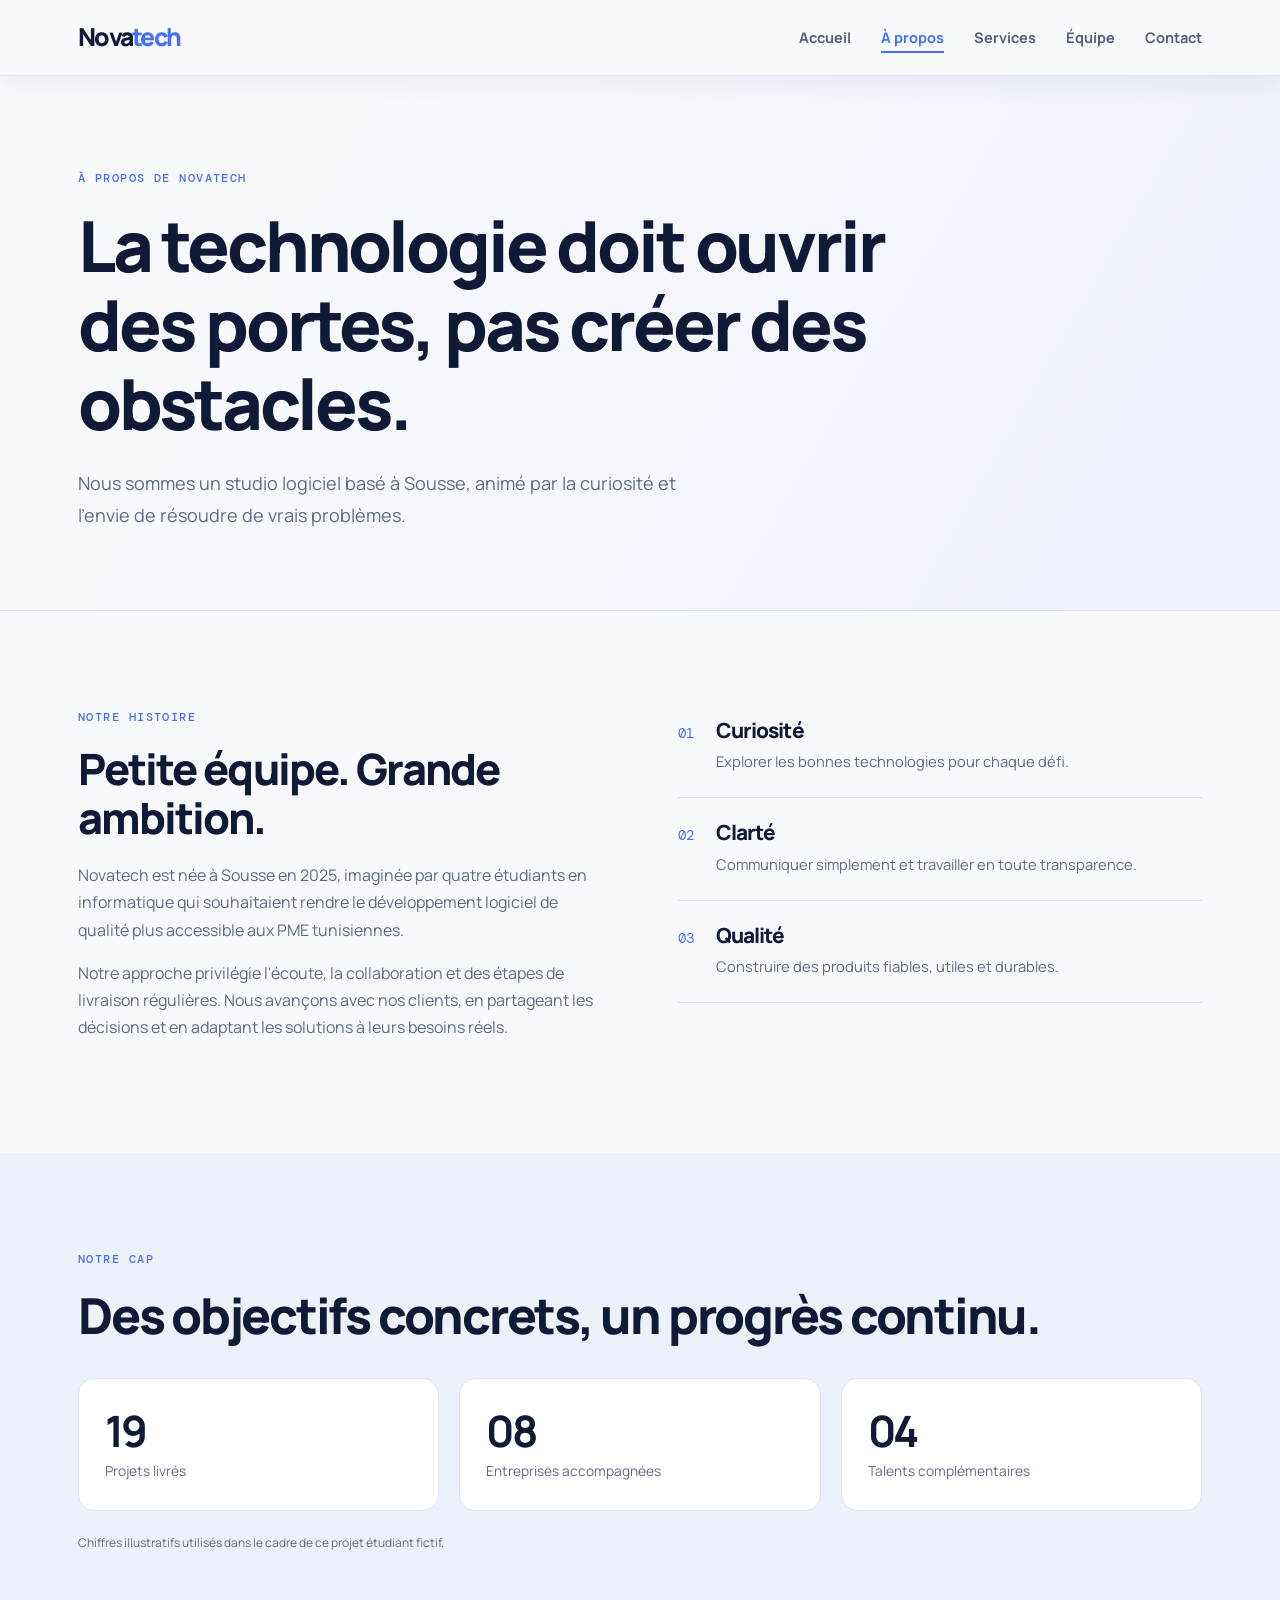
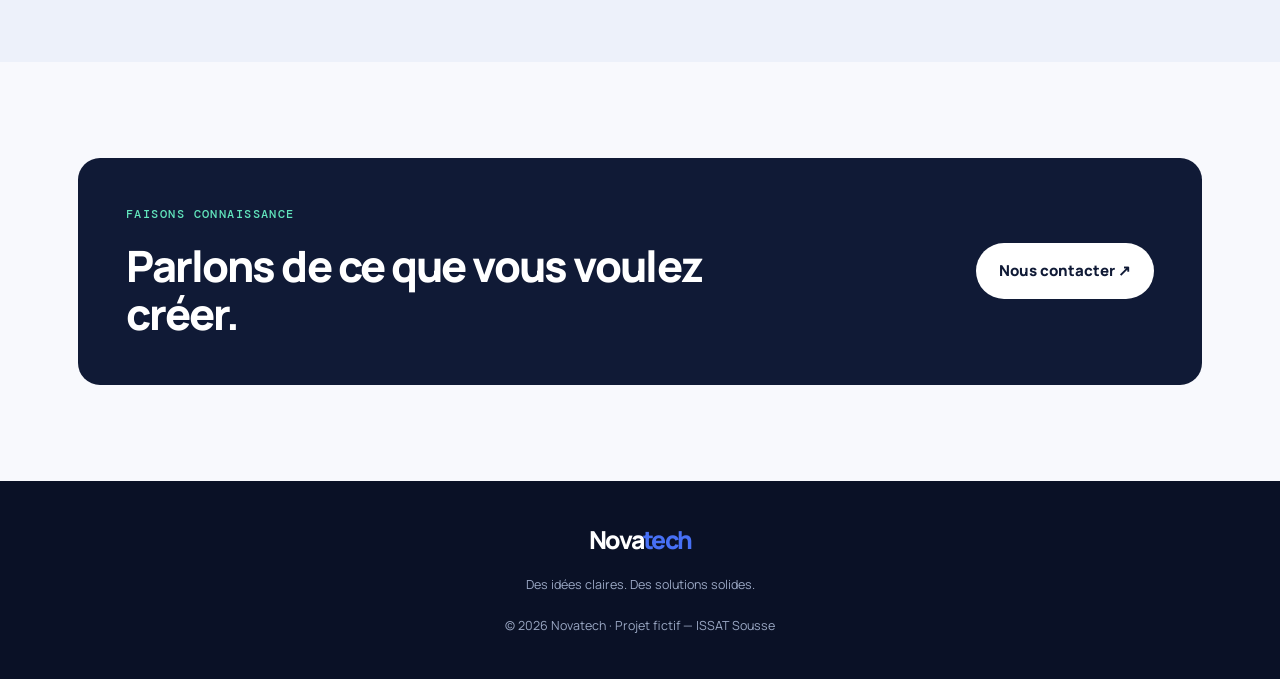
==== commit 871bbc72: "change" ====
--- a/pages/apropos.html
+++ b/pages/apropos.html
@@ -6,10 +6,21 @@
     <meta name="viewport" content="width=device-width, initial-scale=1">
     <title>Novatech — À propos</title>
     <meta name="description" content="Découvrez l'histoire, la mission et les valeurs de Novatech.">
+    <meta name="theme-color" content="#101a36">
+    <meta property="og:type" content="website">
+    <meta property="og:site_name" content="Novatech">
+    <meta property="og:title" content="Novatech — Studio digital à Sousse">
+    <meta property="og:description" content="Applications web et mobiles, cloud et intelligence artificielle : transformons vos idées en solutions numériques.">
+    <meta property="og:image" content="https://zyra-tech.hatchable.site/og-image.svg">
+    <link rel="icon" type="image/svg+xml" href="../favicon.svg">
+    <link rel="preconnect" href="https://fonts.googleapis.com">
+    <link rel="preconnect" href="https://fonts.gstatic.com" crossorigin>
+    <link href="https://fonts.googleapis.com/css2?family=DM+Mono:wght@400;500&family=Manrope:wght@400;500;600;700;800&display=swap" rel="stylesheet">
     <link rel="stylesheet" href="../style.css">
 </head>
 
 <body>
+    <a class="skip-link" href="#main">Aller au contenu</a>
     <header class="site-header">
         <div class="header-inner"><a class="logo" href="../index.html">Nova<span>tech</span></a><input type="checkbox"
                 id="menu-toggle" class="menu-toggle" aria-label="Ouvrir le menu"><label for="menu-toggle"
@@ -25,10 +36,10 @@
             </nav>
         </div>
     </header>
-    <main class="page-content">
+    <main id="main" class="page-content">
         <section class="page-hero">
             <div class="container">
-                <p class="eyebrow">À PROPOS DE Novatech</p>
+                <p class="eyebrow">À PROPOS DE NOVATECH</p>
                 <h1>La technologie doit ouvrir des portes, pas créer des obstacles.</h1>
                 <p class="lead">Nous sommes un studio logiciel basé à Sousse, animé par la curiosité et l'envie de
                     résoudre de vrais problèmes.</p>
@@ -88,7 +99,7 @@
             </div>
         </section>
     </main>
-    <footer class="site-footer"><a class="logo footer-logo" href="index.html">Nova<span>tech</span></a>
+    <footer class="site-footer"><a class="logo footer-logo" href="../index.html">Nova<span>tech</span></a>
         <p>Des idées claires. Des solutions solides.</p>
         <p>© 2026 Novatech · Projet fictif — ISSAT Sousse</p>
     </footer>
--- a/style.css
+++ b/style.css
@@ -1,5 +1,5 @@
-@import url('https://fonts.googleapis.com/css2?family=DM+Mono:wght@400;500&family=Manrope:wght@400;500;600;700;800&display=swap');
-:root{--ink:#101a36;--ink-soft:#1a2748;--azure:#4770f5;--mint:#62e6bd;--purple:#b8a3ff;--mist:#edf1fa;--paper:#f8f9fd;--muted:#68738b;--line:#dce3f2;--header-h:76px;--font-title:'Manrope',Arial,sans-serif;--font-body:'Manrope',Arial,sans-serif}
+/* Les polices sont chargées avec preconnect et link dans chaque page. */
+:root{--ink:#101a36;--ink-soft:#1a2748;--azure:#4770f5;--mint:#62e6bd;--purple:#b8a3ff;--mist:#edf1fa;--paper:#f8f9fd;--muted:#5f6b84;--line:#dce3f2;--header-h:76px;--font-title:'Manrope',Arial,sans-serif;--font-body:'Manrope',Arial,sans-serif}
 *,*::before,*::after{box-sizing:border-box}
 html{scroll-behavior:smooth;scroll-padding-top:calc(var(--header-h) + 20px)}
 body{margin:0;background:var(--paper);color:var(--ink);font-family:var(--font-body);font-size:16px;line-height:1.7;-webkit-font-smoothing:antialiased}
@@ -12,18 +12,18 @@
 .menu-toggle{position:absolute;width:1px;height:1px;overflow:hidden;clip-path:inset(50%);white-space:nowrap}.menu-button{display:none;width:44px;height:44px;cursor:pointer;position:relative}.menu-button span,.menu-button span:before,.menu-button span:after{position:absolute;content:"";width:23px;height:2px;background:var(--ink);left:10px;top:21px;border-radius:2px;transition:transform .2s,opacity .2s}.menu-button span:before{left:0;top:-7px}.menu-button span:after{left:0;top:7px}
 .hero{max-width:1180px;min-height:720px;margin:auto;padding:calc(var(--header-h) + 76px) 28px 88px;display:grid;grid-template-columns:1.05fr .95fr;align-items:center;gap:48px;overflow:hidden}.hero-text{position:relative;z-index:1}.eyebrow{font-family:'DM Mono',monospace;font-size:.75rem;letter-spacing:.12em;font-weight:500;color:var(--azure);margin-bottom:18px}.hero h1{font-size:clamp(3.15rem,5.6vw,5.2rem)}.lead{font-size:1.13rem;line-height:1.8;max-width:610px;margin-bottom:30px}.actions{display:flex;align-items:center;gap:24px;flex-wrap:wrap}.btn{display:inline-flex;justify-content:center;align-items:center;gap:12px;border:0;border-radius:999px;background:var(--mint);color:var(--ink);font-family:var(--font-title);font-weight:800;font-size:.94rem;text-decoration:none;padding:15px 23px;cursor:pointer;transition:transform .2s,box-shadow .2s,background .2s}.btn:hover{transform:translateY(-3px);box-shadow:0 12px 26px rgba(16,26,54,.14)}.text-link{font-weight:800;text-decoration:none;font-size:.92rem;border-bottom:1px solid #aeb8ce;padding-bottom:4px}.text-link:hover{color:var(--azure);border-color:var(--azure)}.hero-proof{margin-top:38px;font-size:.82rem;color:var(--muted);display:flex;align-items:center;gap:10px}.proof-dot{width:8px;height:8px;background:#29bf8c;border-radius:50%;box-shadow:0 0 0 5px #d8f8ed}
 .hero-visual{min-height:410px;display:grid;place-items:center;position:relative;background:radial-gradient(ellipse at center,rgba(71,112,245,.14),rgba(248,249,253,0) 68%)}.code-window{width:min(100%,440px);border-radius:18px;overflow:hidden;background:#111a32;box-shadow:0 30px 80px rgba(16,26,54,.22);transform:rotate(2deg);animation:float-in .8s ease-out both;position:relative;z-index:2}.code-top{height:53px;background:#1b2745;display:flex;align-items:center;gap:16px;padding:0 18px;color:#b6c1db;font-family:'DM Mono',monospace;font-size:.72rem}.window-dots{display:flex;gap:6px}.window-dots i{width:8px;height:8px;border-radius:50%;background:#ff7979}.window-dots i:nth-child(2){background:#ffd166}.window-dots i:nth-child(3){background:var(--mint)}.code-status{margin-left:auto;color:var(--mint);font-size:.65rem}.code-body{padding:27px 24px 31px;color:#dce5ff;font-family:'DM Mono',monospace;font-size:clamp(.68rem,1.3vw,.86rem);line-height:2.45}.code-body b{display:inline-block;width:34px;color:#5f6c8b;font-weight:400}.code-purple{color:#c6a8ff}.code-mint{color:#62e6bd}.code-yellow{color:#ffd98a}.code-blue{color:#86c5ff}.code-gap{height:13px}.cursor{color:var(--mint);animation:blink 1s steps(1) infinite}.code-footer{border-top:1px solid #293553;padding:13px 20px;display:flex;justify-content:space-between;color:#8f9bb8;font-family:'DM Mono',monospace;font-size:.64rem}.code-footer i{display:inline-block;width:6px;height:6px;border-radius:50%;background:var(--mint);margin-right:7px}.float-chip{position:absolute;z-index:3;background:white;border:1px solid var(--line);padding:12px 15px;border-radius:12px;box-shadow:0 12px 35px rgba(16,26,54,.09);font-size:.76rem;font-weight:800;animation:float-chip 5s ease-in-out infinite}.float-chip span{color:var(--azure);margin-right:7px}.chip-one{top:49px;right:-1px}.chip-two{bottom:47px;left:-4px;animation-delay:-2.5s}.visual-orbit{position:absolute;width:360px;height:360px;border:1px solid rgba(71,112,245,.18);border-radius:50%;animation:orbit 24s linear infinite}
-.section{padding:96px 28px}.container{max-width:1124px;margin:0 auto}.section-tint{background:var(--mist)}.section-heading{display:flex;align-items:end;justify-content:space-between;gap:28px;margin-bottom:38px}.section-heading h2{max-width:650px;margin-bottom:0}.section-heading .text-link{flex-shrink:0;margin-bottom:6px}.cards{display:grid;grid-template-columns:repeat(3,minmax(0,1fr));gap:20px}.card{background:white;border:1px solid #e3e8f3;border-radius:18px;padding:30px 27px 25px;min-height:300px;display:flex;flex-direction:column;align-items:flex-start;transition:transform .25s,box-shadow .25s}.card:hover{transform:translateY(-6px);box-shadow:0 20px 40px rgba(16,26,54,.08)}.card-icon{display:grid;place-items:center;width:47px;height:47px;border-radius:13px;background:#e7edff;color:var(--azure);font-size:1.5rem;margin-bottom:26px}.mint-icon{color:#07815e!important;background:#dcfbef!important}.purple-icon{color:#7053ce!important;background:#eee8ff!important}.card-kicker{font-family:'DM Mono',monospace;font-size:.68rem;letter-spacing:.1em;color:#8792aa;margin-bottom:10px}.card h3{font-size:1.22rem;letter-spacing:-.03em}.card p:not(.card-kicker){font-size:.9rem;line-height:1.8}.card>a{margin-top:auto;text-decoration:none;font-size:.88rem;font-weight:800;color:var(--azure);padding-top:16px}.card>a span{margin-left:5px}.cta-panel{background:var(--ink);color:white;border-radius:22px;padding:46px 48px;display:flex;align-items:center;justify-content:space-between;gap:32px}.cta-panel .eyebrow{color:var(--mint)}.cta-panel h2{max-width:660px;margin:0;font-size:clamp(1.8rem,3.5vw,2.7rem)}.btn-light{background:white;color:var(--ink);white-space:nowrap}.btn-light:hover{background:var(--mint)}
+.section{padding:96px 28px}.container{max-width:1124px;margin:0 auto}.section-tint{background:var(--mist)}.section-heading{display:flex;align-items:end;justify-content:space-between;gap:28px;margin-bottom:38px}.section-heading h2{max-width:650px;margin-bottom:0}.section-heading .text-link{flex-shrink:0;margin-bottom:6px}.cards{display:grid;grid-template-columns:repeat(3,minmax(0,1fr));gap:20px}.card{background:white;border:1px solid #e3e8f3;border-radius:18px;padding:30px 27px 25px;min-height:300px;display:flex;flex-direction:column;align-items:flex-start;transition:transform .25s,box-shadow .25s}.card:hover{transform:translateY(-6px);box-shadow:0 20px 40px rgba(16,26,54,.08)}.card-icon{display:grid;place-items:center;width:47px;height:47px;border-radius:13px;background:#e7edff;color:var(--azure);font-size:1.5rem;margin-bottom:26px}.mint-icon{color:#07815e!important;background:#dcfbef!important}.purple-icon{color:#7053ce!important;background:#eee8ff!important}.card-kicker{font-family:'DM Mono',monospace;font-size:.68rem;letter-spacing:.1em;color:#5f6b84;margin-bottom:10px}.card h3{font-size:1.22rem;letter-spacing:-.03em}.card p:not(.card-kicker){font-size:.9rem;line-height:1.8}.card>a{margin-top:auto;text-decoration:none;font-size:.88rem;font-weight:800;color:var(--azure);padding-top:16px}.card>a span{margin-left:5px}.cta-panel{background:var(--ink);color:white;border-radius:22px;padding:46px 48px;display:flex;align-items:center;justify-content:space-between;gap:32px}.cta-panel .eyebrow{color:var(--mint)}.cta-panel h2{max-width:660px;margin:0;font-size:clamp(1.8rem,3.5vw,2.7rem)}.btn-light{background:white;color:var(--ink);white-space:nowrap}.btn-light:hover{background:var(--mint)}
 .page-content{padding-top:var(--header-h)}.page-hero{padding:92px 28px 78px;background:linear-gradient(120deg,#f8f9fd 25%,#edf1fa 100%);border-bottom:1px solid var(--line)}.page-hero .container{max-width:1124px}.page-hero h1{max-width:900px;font-size:clamp(2.8rem,5.5vw,4.7rem)}.page-hero .lead{margin-bottom:0}.two-col{display:grid;grid-template-columns:1fr 1fr;gap:76px;align-items:start}.two-col h2{font-size:clamp(2rem,3.5vw,2.7rem)}.values-panel{padding:12px 0}.value-row{display:flex;gap:22px;padding:23px 0;border-bottom:1px solid var(--line)}.value-row:first-child{padding-top:0}.value-row>span{font-family:'DM Mono',monospace;color:var(--azure);font-size:.85rem;padding-top:3px}.value-row h3{margin-bottom:7px}.value-row p{margin-bottom:0;font-size:.92rem}.stats-grid{display:grid;grid-template-columns:repeat(3,1fr);gap:20px;margin-top:35px}.stats-grid>div{background:white;border:1px solid var(--line);border-radius:16px;padding:26px}.stats-grid strong{display:block;font-size:2.7rem;line-height:1.2;letter-spacing:-.06em}.stats-grid span{font-size:.86rem;color:var(--muted)}.small-note{font-size:.75rem;margin-top:22px}
-.service-list{display:grid;gap:22px}.service-item{display:grid;grid-template-columns:55px 1fr 100px;gap:24px;align-items:start;background:white;border:1px solid var(--line);border-radius:18px;padding:34px}.service-number{font-family:'DM Mono',monospace;color:var(--azure);font-size:.9rem}.service-item h2{font-size:clamp(1.65rem,3vw,2.25rem)}.service-item p:not(.eyebrow){max-width:720px}.service-item ul{padding-left:20px;color:var(--muted);font-size:.9rem;display:grid;gap:5px}.service-symbol{width:75px;height:75px;display:grid;place-items:center;border-radius:19px;background:#e7edff;color:var(--azure);font-size:2rem}
+.service-list{display:grid;gap:22px}.service-item{display:grid;grid-template-columns:55px 1fr 100px;gap:24px;align-items:start;background:white;border:1px solid var(--line);border-radius:18px;padding:34px}.service-number{font-family:'DM Mono',monospace;color:var(--azure);font-size:.9rem}.service-item h2,.service-item h3{font-size:clamp(1.65rem,3vw,2.25rem)}.service-item p:not(.eyebrow){max-width:720px}.service-item ul{padding-left:20px;color:var(--muted);font-size:.9rem;display:grid;gap:5px}.service-symbol{width:75px;height:75px;display:grid;place-items:center;border-radius:19px;background:#e7edff;color:var(--azure);font-size:2rem}
 .team{display:grid;grid-template-columns:repeat(4,minmax(0,1fr));gap:20px}.member{background:white;border:1px solid var(--line);border-radius:18px;padding:27px 20px;text-align:center;transition:transform .25s,box-shadow .25s}.member:hover{transform:translateY(-5px);box-shadow:0 18px 35px rgba(16,26,54,.08)}.avatar{width:106px;height:106px;margin:0 auto 24px;display:grid;place-items:center;border-radius:30px;font-size:1.8rem;font-weight:800;letter-spacing:-.06em;color:#fff;background:linear-gradient(135deg,#4770f5,#8ca5ff);box-shadow:0 12px 25px rgba(71,112,245,.18)}.avatar-two{background:linear-gradient(135deg,#101a36,#334875)}.avatar-three{background:linear-gradient(135deg,#36b992,#8aedd1);color:#10382e}.avatar-four{background:linear-gradient(135deg,#7455ce,#b8a3ff)}.member-role{font-family:'DM Mono',monospace;font-size:.65rem;letter-spacing:.1em;color:var(--azure);margin-bottom:9px}.member h3{font-size:1.12rem;margin-bottom:8px}.member>p:not(.member-role){font-size:.82rem;margin:0 auto 10px}.member .member-bio{padding-top:12px;border-top:1px solid var(--line);line-height:1.65}
-.section-dark{background:var(--ink);color:white}.section-dark p{color:#bac4dc}.section-dark .eyebrow{color:var(--mint)}.contact-layout{gap:70px}.contact-layout h2{font-size:clamp(2rem,3.5vw,2.8rem)}.contact-detail{display:flex;align-items:flex-start;gap:15px;margin-top:25px}.contact-icon{width:38px;height:38px;display:grid;place-items:center;border:1px solid #35415e;border-radius:11px;color:var(--mint);flex-shrink:0}.contact-detail strong{font-size:.9rem}.contact-detail p{margin:3px 0 0;font-size:.88rem}.section-dark a:not(.btn){color:var(--mint)}.form{display:grid;gap:9px;background:white;color:var(--ink);border-radius:18px;padding:30px}.form-intro h2{font-size:1.55rem;margin-bottom:8px}.form-intro p,.form-note{font-size:.75rem;line-height:1.6}.form label{font-weight:800;font-size:.82rem;margin-top:7px}.form input,.form select,.form textarea{width:100%;font:inherit;font-size:.9rem;color:var(--ink);background:#f8f9fd;border:1px solid #dce3f2;border-radius:9px;padding:12px 13px}.form textarea{resize:vertical;min-height:120px}.form input:focus,.form select:focus,.form textarea:focus{outline:2px solid var(--azure);outline-offset:1px}.form .btn{margin-top:12px;justify-self:start}.form-note{margin:3px 0 0;color:#7b8498}
+.section-dark{background:var(--ink);color:white}.section-dark p{color:#bac4dc}.section-dark .eyebrow{color:var(--mint)}.contact-layout{gap:70px}.contact-layout h2{font-size:clamp(2rem,3.5vw,2.8rem)}.contact-detail{display:flex;align-items:flex-start;gap:15px;margin-top:25px}.contact-icon{width:38px;height:38px;display:grid;place-items:center;border:1px solid #35415e;border-radius:11px;color:var(--mint);flex-shrink:0}.contact-detail strong{font-size:.9rem}.contact-detail p{margin:3px 0 0;font-size:.88rem}.section-dark a:not(.btn){color:var(--mint)}.form{display:grid;gap:9px;background:white;color:var(--ink);border-radius:18px;padding:30px}.form-intro h2{font-size:1.55rem;margin-bottom:8px}.form-intro p,.form-note{font-size:.75rem;line-height:1.6}.form label{font-weight:800;font-size:.82rem;margin-top:7px}.form input,.form select,.form textarea{width:100%;font:inherit;font-size:.9rem;color:var(--ink);background:#f8f9fd;border:1px solid #dce3f2;border-radius:9px;padding:12px 13px}.form textarea{resize:vertical;min-height:120px}.form input:focus,.form select:focus,.form textarea:focus{outline:2px solid var(--azure);outline-offset:1px}.form .btn{margin-top:12px;justify-self:start}.form-note{margin:3px 0 0;color:#5f6b84}
 .site-footer{background:#0a1126;color:#dce4f8;padding:38px 28px;text-align:center}.footer-logo{color:white;display:inline-block;margin-bottom:8px}.site-footer p{font-size:.78rem;color:#9ba8c4;margin:5px auto}.site-footer p:last-child{margin-top:20px}
-@keyframes type{from{transform:scaleX(0)}to{transform:scaleX(1)}}@keyframes blink{50%{opacity:0}}@keyframes float-in{from{opacity:0;transform:translateY(18px) rotate(2deg)}to{opacity:1;transform:translateY(0) rotate(2deg)}}@keyframes float-chip{0%,100%{transform:translateY(0)}50%{transform:translateY(-8px)}}@keyframes orbit{to{transform:rotate(360deg)}}
+/* Animation type retiree : aucun element ne l'utilise. */@keyframes blink{50%{opacity:0}}@keyframes float-in{from{opacity:0;transform:translateY(18px) rotate(2deg)}to{opacity:1;transform:translateY(0) rotate(2deg)}}@keyframes float-chip{0%,100%{transform:translateY(0)}50%{transform:translateY(-8px)}}@keyframes orbit{to{transform:rotate(360deg)}}
 @media(max-width:960px){:root{--header-h:70px}.header-inner{padding:0 22px}.main-nav ul{gap:17px}.main-nav a{font-size:.83rem}.hero{grid-template-columns:1fr;gap:22px;padding-top:calc(var(--header-h) + 68px);min-height:0}.hero-text{max-width:780px}.hero-visual{min-height:390px}.code-window{max-width:440px}.chip-one{right:8%}.chip-two{left:8%}.section{padding:76px 22px}.cards{grid-template-columns:repeat(2,minmax(0,1fr))}.card:last-child{grid-column:1/-1;min-height:250px}.team{grid-template-columns:repeat(2,minmax(0,1fr))}.two-col{gap:38px}.service-item{grid-template-columns:40px 1fr 65px;padding:26px;gap:18px}.service-symbol{width:60px;height:60px}.cta-panel{padding:36px}.contact-layout{gap:38px}}
 @media(max-width:680px){:root{--header-h:66px}.header-inner{padding:0 18px}.logo{font-size:1.42rem}.menu-button{display:block;flex-shrink:0}.main-nav{position:absolute;top:var(--header-h);left:0;right:0;background:var(--paper);border-bottom:1px solid var(--line);max-height:0;overflow:hidden;visibility:hidden;transition:max-height .28s ease,visibility .28s}.main-nav ul{display:flex;align-items:stretch;flex-direction:column;gap:0;padding:8px 20px 20px}.main-nav li{width:100%}.main-nav a,.main-nav .nav-cta{display:block;padding:12px 8px;font-size:.95rem;border-radius:8px}.main-nav .nav-cta{margin-top:8px;text-align:center}.menu-toggle:checked~.main-nav{max-height:360px;visibility:visible}.menu-toggle:checked+.menu-button span{background:transparent}.menu-toggle:checked+.menu-button span:before{top:0;transform:rotate(45deg)}.menu-toggle:checked+.menu-button span:after{top:0;transform:rotate(-45deg)}
 .hero{padding:calc(var(--header-h) + 54px) 21px 56px;gap:16px}.hero h1{font-size:clamp(2.8rem,12vw,4rem)}.lead{font-size:1rem}.actions{align-items:flex-start;gap:17px}.actions .btn{width:100%}.hero-proof{margin-top:27px}.hero-visual{min-height:320px;margin:0 -5px}.code-window{width:100%;transform:rotate(1deg)}.code-body{padding:20px 14px;font-size:.7rem}.code-top{padding:0 13px}.float-chip{font-size:.68rem;padding:9px 11px}.chip-one{top:12px;right:0}.chip-two{bottom:12px;left:0}.visual-orbit{width:270px;height:270px}
 .section{padding:64px 20px}.section-heading{align-items:flex-start;flex-direction:column;gap:17px}.section-heading h2{font-size:2.15rem}.cards{grid-template-columns:1fr;gap:14px}.card,.card:last-child{grid-column:auto;min-height:0;padding:25px}.card-icon{margin-bottom:18px}.cta-panel{padding:30px 24px;align-items:flex-start;flex-direction:column;border-radius:17px}.cta-panel h2{font-size:2rem}.btn-light{white-space:normal}
-.page-hero{padding:65px 20px 55px}.page-hero h1{font-size:clamp(2.5rem,10vw,3.6rem)}.two-col{grid-template-columns:1fr;gap:32px}.stats-grid{grid-template-columns:1fr;gap:12px}.stats-grid>div{padding:20px;display:flex;align-items:center;gap:18px}.stats-grid strong{font-size:2.1rem;min-width:68px}.service-item{grid-template-columns:30px 1fr;padding:22px 18px;gap:13px}.service-symbol{display:none}.service-item h2{font-size:1.6rem}.team{grid-template-columns:1fr;gap:14px}.member{padding:25px}.avatar{width:90px;height:90px;border-radius:25px}.contact-layout{gap:34px}.form{padding:23px 18px}.site-footer{padding:30px 20px}}
+.page-hero{padding:65px 20px 55px}.page-hero h1{font-size:clamp(2.5rem,10vw,3.6rem)}.two-col{grid-template-columns:1fr;gap:32px}.stats-grid{grid-template-columns:1fr;gap:12px}.stats-grid>div{padding:20px;display:flex;align-items:center;gap:18px}.stats-grid strong{font-size:2.1rem;min-width:68px}.service-item{grid-template-columns:30px 1fr;padding:22px 18px;gap:13px}.service-symbol{display:none}.service-item h2,.service-item h3{font-size:1.6rem}.team{grid-template-columns:1fr;gap:14px}.member{padding:25px}.avatar{width:90px;height:90px;border-radius:25px}.contact-layout{gap:34px}.form{padding:23px 18px}.site-footer{padding:30px 20px}}
 @media(prefers-reduced-motion:reduce){html{scroll-behavior:auto}*,*::before,*::after{animation-duration:.01ms!important;animation-iteration-count:1!important;transition-duration:.01ms!important;scroll-behavior:auto!important}}
 /* Partie 2 : interactions et animations */
 .site-header{transition:transform .32s ease,box-shadow .32s ease}
@@ -31,6 +31,8 @@
 .site-header.header-scroll-ready:not(.header-hidden){box-shadow:0 8px 28px rgba(16,26,54,.06)}
 .reveal{opacity:0;transform:translateY(22px);transition:opacity .65s ease var(--reveal-delay,0ms),transform .65s ease var(--reveal-delay,0ms)}
 .reveal.is-visible{opacity:1;transform:translateY(0)}
+.skip-link{position:fixed;top:10px;left:10px;z-index:200;padding:12px 18px;border-radius:9px;background:var(--ink);color:#fff;font-weight:800;text-decoration:none;transform:translateY(-160%);transition:transform .2s}
+.skip-link:focus{transform:translateY(0)}
 .testimonial-section{background:var(--mist);color:var(--ink)}
 .testimonial-section .eyebrow{color:var(--azure)}
 .testimonial-section .section-heading{margin-bottom:24px}
@@ -45,23 +47,17 @@
 .testimonial-controls .carousel-pause{font-size:.95rem;font-weight:800;line-height:1}
 .testimonial-controls .carousel-pause[hidden]{display:none}
 .testimonial-dots{display:flex;gap:8px;align-items:center}
-.testimonial-dots button{width:9px;height:9px;padding:0;border:0;border-radius:50%;background:#aab5ca;cursor:pointer;transition:width .2s,background .2s}
-.testimonial-dots button.active{width:23px;border-radius:10px;background:var(--azure)}
-.carousel-dot{width:8px;height:8px;padding:0;border:0;border-radius:50%;background:#66718a;cursor:pointer}
-.carousel-dot.active{width:23px;border-radius:10px;background:var(--mint)}
-.cta-modal{width:min(92vw,540px);border:1px solid var(--line);border-radius:22px;padding:0;color:var(--ink);background:var(--paper);box-shadow:0 30px 100px rgba(5,12,30,.35)}
-.cta-modal::backdrop{background:rgba(7,14,34,.68);backdrop-filter:blur(5px)}
-.modal-content{position:relative;padding:46px}.modal-content h2{font-size:clamp(1.8rem,4vw,2.5rem);padding-right:20px}
-.modal-content p:not(.eyebrow){color:var(--muted);margin-bottom:25px}
-.modal-close{position:absolute;right:18px;top:14px;width:38px;height:38px;border:0;border-radius:50%;background:#e8edf8;color:var(--ink);font-size:1.6rem;cursor:pointer}
+.testimonial-dots button,.carousel-dot{width:9px;height:9px;padding:0;border:0;border-radius:50%;background:#aab5ca;cursor:pointer;transition:width .2s,background .2s}
+.testimonial-dots button.active,.carousel-dot.active{width:23px;border-radius:10px;background:var(--azure)}
+/* Styles de modale retires : les CTA pointent directement vers Contact. */
 .field-error{display:block;color:#bd3344;font-size:.78rem;font-weight:700;margin:-3px 0 4px}
 .form input[aria-invalid=true],.form select[aria-invalid=true],.form textarea[aria-invalid=true]{border-color:#bd3344;background:#fff7f7}
 @keyframes testimonial-in{from{opacity:0;transform:translateY(12px)}to{opacity:1;transform:translateY(0)}}
 @media(prefers-reduced-motion:reduce){.reveal{opacity:1;transform:none;transition:none}.testimonial-slide{animation:none}.site-header{transition:none}}
-@media(max-width:680px){.modal-content{padding:40px 24px 28px}.testimonial-slide{min-height:270px}}
+@media(max-width:680px){.testimonial-slide{min-height:270px}}
 
 /* Progression de lecture et retour en haut */
-.scroll-progress{position:absolute;left:0;bottom:-1px;width:100%;height:3px;background:linear-gradient(90deg,var(--azure),var(--mint));transform:scaleX(0);transform-origin:left;pointer-events:none}
+.scroll-progress{position:fixed;left:0;top:0;width:100%;height:3px;background:linear-gradient(90deg,var(--azure),var(--mint));transform:scaleX(0);transform-origin:left;pointer-events:none;z-index:101}
 .back-to-top{position:fixed;right:22px;bottom:22px;z-index:90;width:46px;height:46px;border:0;border-radius:50%;background:var(--ink);color:#fff;font-size:1.25rem;cursor:pointer;opacity:0;visibility:hidden;transform:translateY(10px);transition:opacity .25s,transform .25s,visibility .25s,background .2s}
 .back-to-top.is-shown{opacity:1;visibility:visible;transform:none}
 .back-to-top:hover{background:var(--azure)}
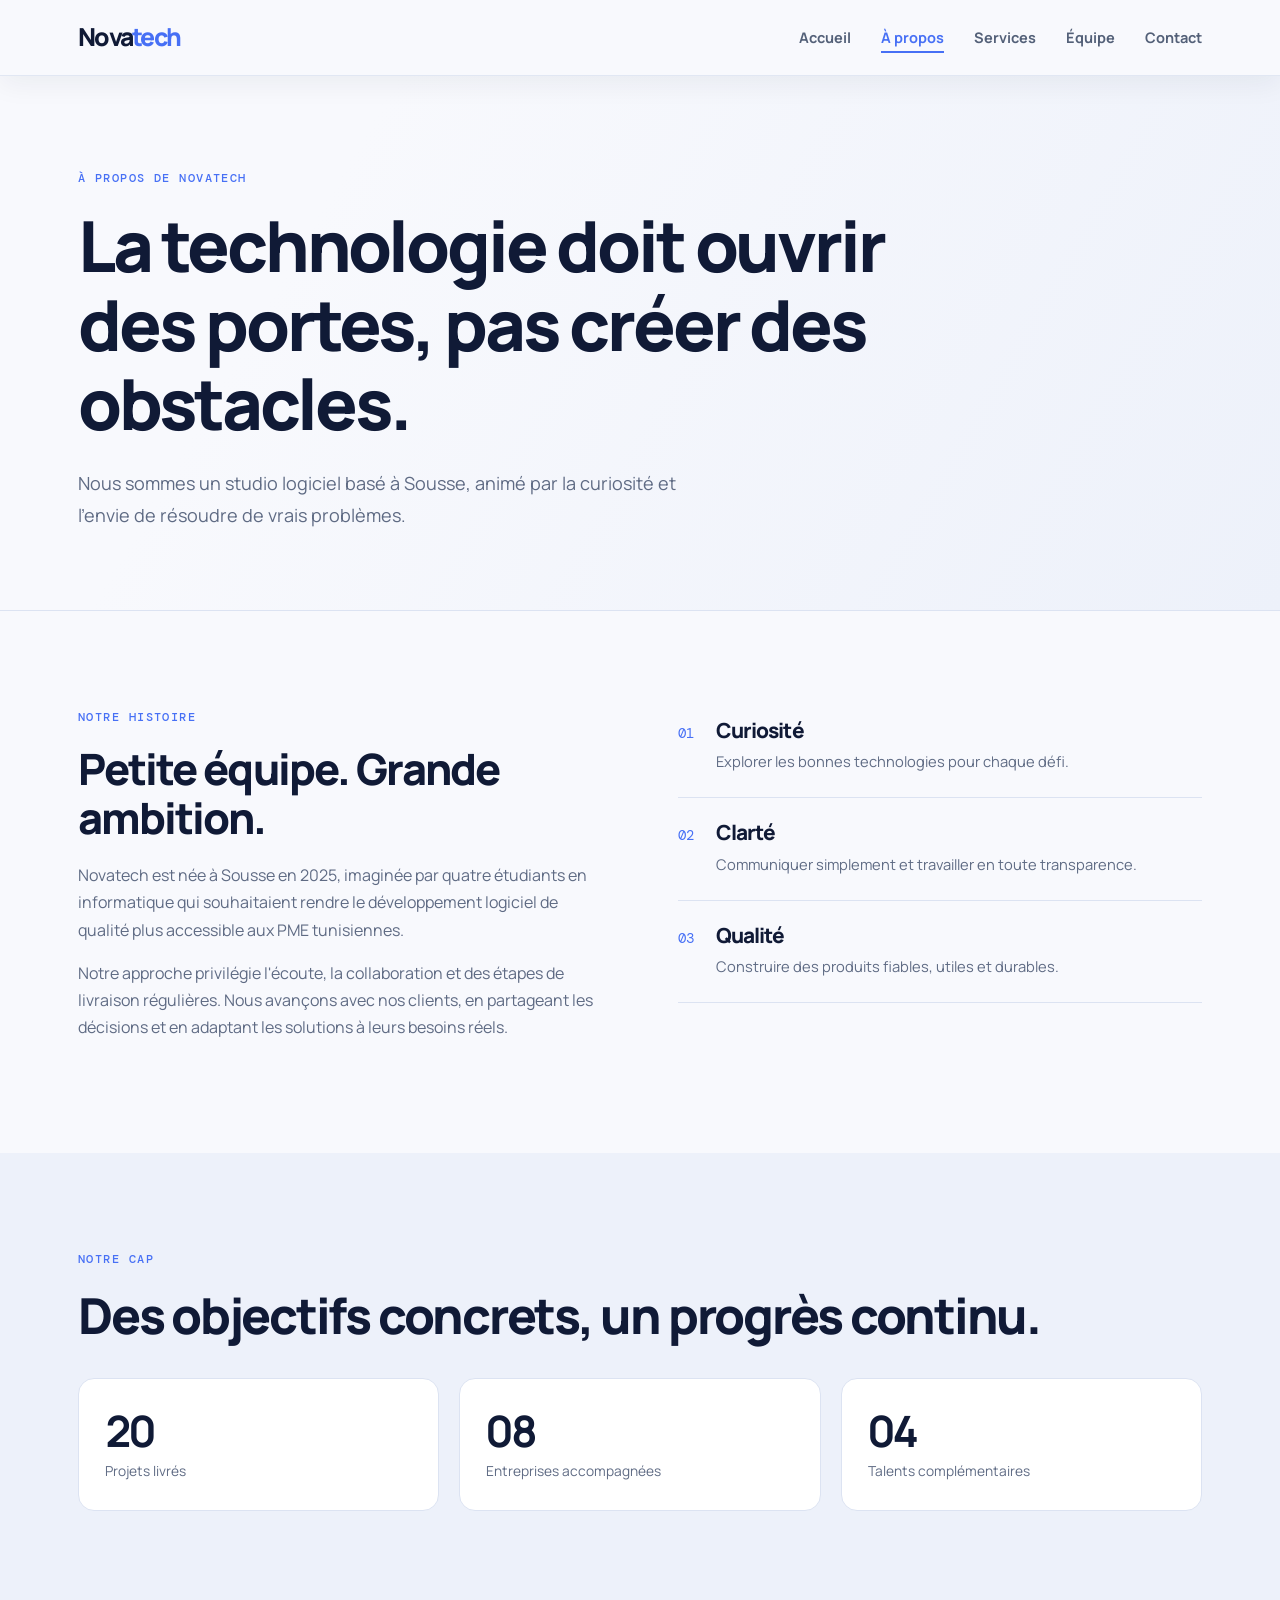
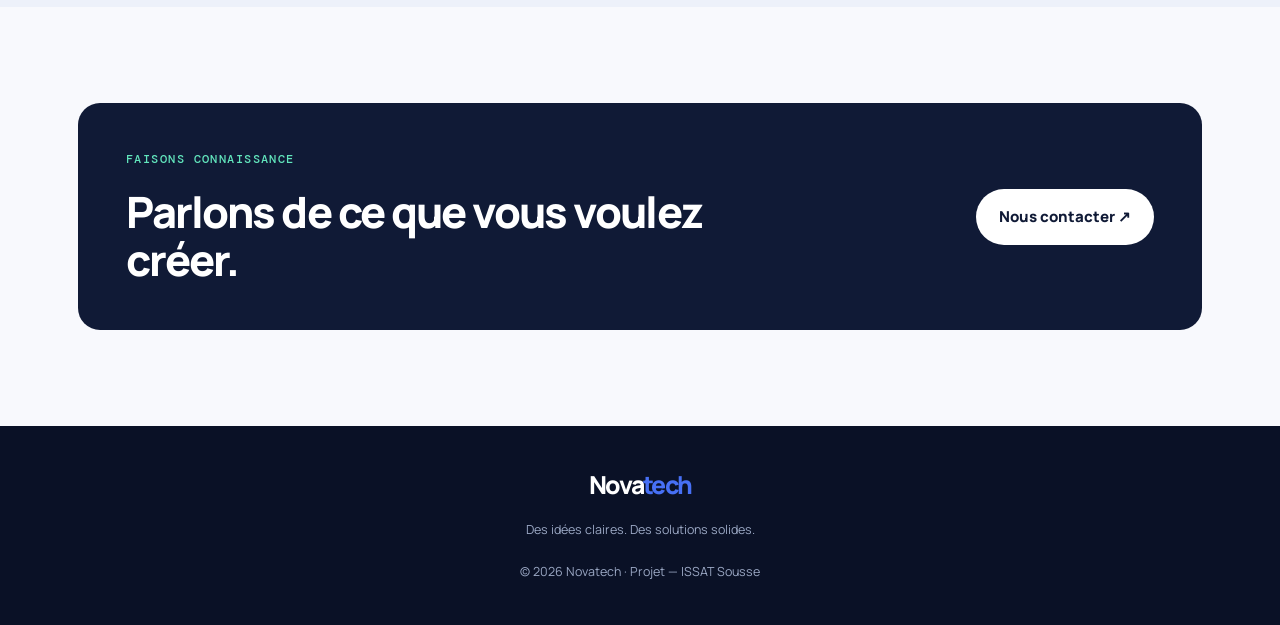
==== commit 5d8edb35: "Add files via upload" ====
--- a/pages/apropos.html
+++ b/pages/apropos.html
@@ -11,7 +11,6 @@
     <meta property="og:site_name" content="Novatech">
     <meta property="og:title" content="Novatech — Studio digital à Sousse">
     <meta property="og:description" content="Applications web et mobiles, cloud et intelligence artificielle : transformons vos idées en solutions numériques.">
-    <meta property="og:image" content="https://zyra-tech.hatchable.site/og-image.svg">
     <link rel="icon" type="image/svg+xml" href="../favicon.svg">
     <link rel="preconnect" href="https://fonts.googleapis.com">
     <link rel="preconnect" href="https://fonts.gstatic.com" crossorigin>
@@ -87,7 +86,7 @@
                     <div><strong>08</strong><span>Entreprises accompagnées</span></div>
                     <div><strong>04</strong><span>Talents complémentaires</span></div>
                 </div>
-                <p class="small-note">Chiffres illustratifs utilisés dans le cadre de ce projet étudiant fictif.</p>
+                
             </div>
         </section>
         <section class="section">
@@ -101,9 +100,9 @@
     </main>
     <footer class="site-footer"><a class="logo footer-logo" href="../index.html">Nova<span>tech</span></a>
         <p>Des idées claires. Des solutions solides.</p>
-        <p>© 2026 Novatech · Projet fictif — ISSAT Sousse</p>
+        <p>© 2026 Novatech · Projet — ISSAT Sousse</p>
     </footer>
     <script src="../script.js" defer></script>
 </body>
 
-</html>+</html>
--- a/style.css
+++ b/style.css
@@ -1,64 +1,1702 @@
 /* Les polices sont chargées avec preconnect et link dans chaque page. */
-:root{--ink:#101a36;--ink-soft:#1a2748;--azure:#4770f5;--mint:#62e6bd;--purple:#b8a3ff;--mist:#edf1fa;--paper:#f8f9fd;--muted:#5f6b84;--line:#dce3f2;--header-h:76px;--font-title:'Manrope',Arial,sans-serif;--font-body:'Manrope',Arial,sans-serif}
-*,*::before,*::after{box-sizing:border-box}
-html{scroll-behavior:smooth;scroll-padding-top:calc(var(--header-h) + 20px)}
-body{margin:0;background:var(--paper);color:var(--ink);font-family:var(--font-body);font-size:16px;line-height:1.7;-webkit-font-smoothing:antialiased}
-h1,h2,h3,p{margin-top:0}h1,h2,h3{font-family:var(--font-title);line-height:1.12;letter-spacing:-.045em}h1{font-size:clamp(2.8rem,6vw,5.4rem);font-weight:800;max-width:760px;margin-bottom:24px}h2{font-size:clamp(2rem,4vw,3.1rem);font-weight:800;margin-bottom:20px}h3{font-size:1.3rem;font-weight:800;margin-bottom:12px}p{color:var(--muted);max-width:68ch}a{color:inherit}
-a:focus-visible,button:focus-visible,input:focus-visible,select:focus-visible,textarea:focus-visible,.menu-toggle:focus-visible+.menu-button{outline:3px solid var(--azure);outline-offset:4px}
-.site-header{position:fixed;inset:0 0 auto;height:var(--header-h);background:rgba(248,249,253,.94);border-bottom:1px solid rgba(220,227,242,.8);backdrop-filter:blur(18px);z-index:100}
-.header-inner{max-width:1180px;height:100%;padding:0 28px;margin:auto;display:flex;align-items:center;justify-content:space-between;gap:24px}
-.logo{font-family:var(--font-title);font-size:1.55rem;font-weight:800;letter-spacing:-.07em;text-decoration:none;color:var(--ink);white-space:nowrap}.logo span{color:var(--azure)}
-.main-nav ul{display:flex;align-items:center;gap:30px;list-style:none;margin:0;padding:0}.main-nav a{text-decoration:none;color:#536078;font-size:.91rem;font-weight:700;transition:color .2s}.main-nav a:hover,.main-nav a[aria-current=page]{color:var(--azure)}.main-nav a[aria-current=page]:not(.nav-cta){text-decoration:underline;text-decoration-thickness:2px;text-underline-offset:8px}.main-nav .nav-cta{display:inline-flex;background:var(--ink);color:white;padding:11px 20px;border-radius:999px;transition:background .2s,transform .2s}.main-nav .nav-cta:hover{background:var(--azure);transform:translateY(-1px)}
-.menu-toggle{position:absolute;width:1px;height:1px;overflow:hidden;clip-path:inset(50%);white-space:nowrap}.menu-button{display:none;width:44px;height:44px;cursor:pointer;position:relative}.menu-button span,.menu-button span:before,.menu-button span:after{position:absolute;content:"";width:23px;height:2px;background:var(--ink);left:10px;top:21px;border-radius:2px;transition:transform .2s,opacity .2s}.menu-button span:before{left:0;top:-7px}.menu-button span:after{left:0;top:7px}
-.hero{max-width:1180px;min-height:720px;margin:auto;padding:calc(var(--header-h) + 76px) 28px 88px;display:grid;grid-template-columns:1.05fr .95fr;align-items:center;gap:48px;overflow:hidden}.hero-text{position:relative;z-index:1}.eyebrow{font-family:'DM Mono',monospace;font-size:.75rem;letter-spacing:.12em;font-weight:500;color:var(--azure);margin-bottom:18px}.hero h1{font-size:clamp(3.15rem,5.6vw,5.2rem)}.lead{font-size:1.13rem;line-height:1.8;max-width:610px;margin-bottom:30px}.actions{display:flex;align-items:center;gap:24px;flex-wrap:wrap}.btn{display:inline-flex;justify-content:center;align-items:center;gap:12px;border:0;border-radius:999px;background:var(--mint);color:var(--ink);font-family:var(--font-title);font-weight:800;font-size:.94rem;text-decoration:none;padding:15px 23px;cursor:pointer;transition:transform .2s,box-shadow .2s,background .2s}.btn:hover{transform:translateY(-3px);box-shadow:0 12px 26px rgba(16,26,54,.14)}.text-link{font-weight:800;text-decoration:none;font-size:.92rem;border-bottom:1px solid #aeb8ce;padding-bottom:4px}.text-link:hover{color:var(--azure);border-color:var(--azure)}.hero-proof{margin-top:38px;font-size:.82rem;color:var(--muted);display:flex;align-items:center;gap:10px}.proof-dot{width:8px;height:8px;background:#29bf8c;border-radius:50%;box-shadow:0 0 0 5px #d8f8ed}
-.hero-visual{min-height:410px;display:grid;place-items:center;position:relative;background:radial-gradient(ellipse at center,rgba(71,112,245,.14),rgba(248,249,253,0) 68%)}.code-window{width:min(100%,440px);border-radius:18px;overflow:hidden;background:#111a32;box-shadow:0 30px 80px rgba(16,26,54,.22);transform:rotate(2deg);animation:float-in .8s ease-out both;position:relative;z-index:2}.code-top{height:53px;background:#1b2745;display:flex;align-items:center;gap:16px;padding:0 18px;color:#b6c1db;font-family:'DM Mono',monospace;font-size:.72rem}.window-dots{display:flex;gap:6px}.window-dots i{width:8px;height:8px;border-radius:50%;background:#ff7979}.window-dots i:nth-child(2){background:#ffd166}.window-dots i:nth-child(3){background:var(--mint)}.code-status{margin-left:auto;color:var(--mint);font-size:.65rem}.code-body{padding:27px 24px 31px;color:#dce5ff;font-family:'DM Mono',monospace;font-size:clamp(.68rem,1.3vw,.86rem);line-height:2.45}.code-body b{display:inline-block;width:34px;color:#5f6c8b;font-weight:400}.code-purple{color:#c6a8ff}.code-mint{color:#62e6bd}.code-yellow{color:#ffd98a}.code-blue{color:#86c5ff}.code-gap{height:13px}.cursor{color:var(--mint);animation:blink 1s steps(1) infinite}.code-footer{border-top:1px solid #293553;padding:13px 20px;display:flex;justify-content:space-between;color:#8f9bb8;font-family:'DM Mono',monospace;font-size:.64rem}.code-footer i{display:inline-block;width:6px;height:6px;border-radius:50%;background:var(--mint);margin-right:7px}.float-chip{position:absolute;z-index:3;background:white;border:1px solid var(--line);padding:12px 15px;border-radius:12px;box-shadow:0 12px 35px rgba(16,26,54,.09);font-size:.76rem;font-weight:800;animation:float-chip 5s ease-in-out infinite}.float-chip span{color:var(--azure);margin-right:7px}.chip-one{top:49px;right:-1px}.chip-two{bottom:47px;left:-4px;animation-delay:-2.5s}.visual-orbit{position:absolute;width:360px;height:360px;border:1px solid rgba(71,112,245,.18);border-radius:50%;animation:orbit 24s linear infinite}
-.section{padding:96px 28px}.container{max-width:1124px;margin:0 auto}.section-tint{background:var(--mist)}.section-heading{display:flex;align-items:end;justify-content:space-between;gap:28px;margin-bottom:38px}.section-heading h2{max-width:650px;margin-bottom:0}.section-heading .text-link{flex-shrink:0;margin-bottom:6px}.cards{display:grid;grid-template-columns:repeat(3,minmax(0,1fr));gap:20px}.card{background:white;border:1px solid #e3e8f3;border-radius:18px;padding:30px 27px 25px;min-height:300px;display:flex;flex-direction:column;align-items:flex-start;transition:transform .25s,box-shadow .25s}.card:hover{transform:translateY(-6px);box-shadow:0 20px 40px rgba(16,26,54,.08)}.card-icon{display:grid;place-items:center;width:47px;height:47px;border-radius:13px;background:#e7edff;color:var(--azure);font-size:1.5rem;margin-bottom:26px}.mint-icon{color:#07815e!important;background:#dcfbef!important}.purple-icon{color:#7053ce!important;background:#eee8ff!important}.card-kicker{font-family:'DM Mono',monospace;font-size:.68rem;letter-spacing:.1em;color:#5f6b84;margin-bottom:10px}.card h3{font-size:1.22rem;letter-spacing:-.03em}.card p:not(.card-kicker){font-size:.9rem;line-height:1.8}.card>a{margin-top:auto;text-decoration:none;font-size:.88rem;font-weight:800;color:var(--azure);padding-top:16px}.card>a span{margin-left:5px}.cta-panel{background:var(--ink);color:white;border-radius:22px;padding:46px 48px;display:flex;align-items:center;justify-content:space-between;gap:32px}.cta-panel .eyebrow{color:var(--mint)}.cta-panel h2{max-width:660px;margin:0;font-size:clamp(1.8rem,3.5vw,2.7rem)}.btn-light{background:white;color:var(--ink);white-space:nowrap}.btn-light:hover{background:var(--mint)}
-.page-content{padding-top:var(--header-h)}.page-hero{padding:92px 28px 78px;background:linear-gradient(120deg,#f8f9fd 25%,#edf1fa 100%);border-bottom:1px solid var(--line)}.page-hero .container{max-width:1124px}.page-hero h1{max-width:900px;font-size:clamp(2.8rem,5.5vw,4.7rem)}.page-hero .lead{margin-bottom:0}.two-col{display:grid;grid-template-columns:1fr 1fr;gap:76px;align-items:start}.two-col h2{font-size:clamp(2rem,3.5vw,2.7rem)}.values-panel{padding:12px 0}.value-row{display:flex;gap:22px;padding:23px 0;border-bottom:1px solid var(--line)}.value-row:first-child{padding-top:0}.value-row>span{font-family:'DM Mono',monospace;color:var(--azure);font-size:.85rem;padding-top:3px}.value-row h3{margin-bottom:7px}.value-row p{margin-bottom:0;font-size:.92rem}.stats-grid{display:grid;grid-template-columns:repeat(3,1fr);gap:20px;margin-top:35px}.stats-grid>div{background:white;border:1px solid var(--line);border-radius:16px;padding:26px}.stats-grid strong{display:block;font-size:2.7rem;line-height:1.2;letter-spacing:-.06em}.stats-grid span{font-size:.86rem;color:var(--muted)}.small-note{font-size:.75rem;margin-top:22px}
-.service-list{display:grid;gap:22px}.service-item{display:grid;grid-template-columns:55px 1fr 100px;gap:24px;align-items:start;background:white;border:1px solid var(--line);border-radius:18px;padding:34px}.service-number{font-family:'DM Mono',monospace;color:var(--azure);font-size:.9rem}.service-item h2,.service-item h3{font-size:clamp(1.65rem,3vw,2.25rem)}.service-item p:not(.eyebrow){max-width:720px}.service-item ul{padding-left:20px;color:var(--muted);font-size:.9rem;display:grid;gap:5px}.service-symbol{width:75px;height:75px;display:grid;place-items:center;border-radius:19px;background:#e7edff;color:var(--azure);font-size:2rem}
-.team{display:grid;grid-template-columns:repeat(4,minmax(0,1fr));gap:20px}.member{background:white;border:1px solid var(--line);border-radius:18px;padding:27px 20px;text-align:center;transition:transform .25s,box-shadow .25s}.member:hover{transform:translateY(-5px);box-shadow:0 18px 35px rgba(16,26,54,.08)}.avatar{width:106px;height:106px;margin:0 auto 24px;display:grid;place-items:center;border-radius:30px;font-size:1.8rem;font-weight:800;letter-spacing:-.06em;color:#fff;background:linear-gradient(135deg,#4770f5,#8ca5ff);box-shadow:0 12px 25px rgba(71,112,245,.18)}.avatar-two{background:linear-gradient(135deg,#101a36,#334875)}.avatar-three{background:linear-gradient(135deg,#36b992,#8aedd1);color:#10382e}.avatar-four{background:linear-gradient(135deg,#7455ce,#b8a3ff)}.member-role{font-family:'DM Mono',monospace;font-size:.65rem;letter-spacing:.1em;color:var(--azure);margin-bottom:9px}.member h3{font-size:1.12rem;margin-bottom:8px}.member>p:not(.member-role){font-size:.82rem;margin:0 auto 10px}.member .member-bio{padding-top:12px;border-top:1px solid var(--line);line-height:1.65}
-.section-dark{background:var(--ink);color:white}.section-dark p{color:#bac4dc}.section-dark .eyebrow{color:var(--mint)}.contact-layout{gap:70px}.contact-layout h2{font-size:clamp(2rem,3.5vw,2.8rem)}.contact-detail{display:flex;align-items:flex-start;gap:15px;margin-top:25px}.contact-icon{width:38px;height:38px;display:grid;place-items:center;border:1px solid #35415e;border-radius:11px;color:var(--mint);flex-shrink:0}.contact-detail strong{font-size:.9rem}.contact-detail p{margin:3px 0 0;font-size:.88rem}.section-dark a:not(.btn){color:var(--mint)}.form{display:grid;gap:9px;background:white;color:var(--ink);border-radius:18px;padding:30px}.form-intro h2{font-size:1.55rem;margin-bottom:8px}.form-intro p,.form-note{font-size:.75rem;line-height:1.6}.form label{font-weight:800;font-size:.82rem;margin-top:7px}.form input,.form select,.form textarea{width:100%;font:inherit;font-size:.9rem;color:var(--ink);background:#f8f9fd;border:1px solid #dce3f2;border-radius:9px;padding:12px 13px}.form textarea{resize:vertical;min-height:120px}.form input:focus,.form select:focus,.form textarea:focus{outline:2px solid var(--azure);outline-offset:1px}.form .btn{margin-top:12px;justify-self:start}.form-note{margin:3px 0 0;color:#5f6b84}
-.site-footer{background:#0a1126;color:#dce4f8;padding:38px 28px;text-align:center}.footer-logo{color:white;display:inline-block;margin-bottom:8px}.site-footer p{font-size:.78rem;color:#9ba8c4;margin:5px auto}.site-footer p:last-child{margin-top:20px}
-/* Animation type retiree : aucun element ne l'utilise. */@keyframes blink{50%{opacity:0}}@keyframes float-in{from{opacity:0;transform:translateY(18px) rotate(2deg)}to{opacity:1;transform:translateY(0) rotate(2deg)}}@keyframes float-chip{0%,100%{transform:translateY(0)}50%{transform:translateY(-8px)}}@keyframes orbit{to{transform:rotate(360deg)}}
-@media(max-width:960px){:root{--header-h:70px}.header-inner{padding:0 22px}.main-nav ul{gap:17px}.main-nav a{font-size:.83rem}.hero{grid-template-columns:1fr;gap:22px;padding-top:calc(var(--header-h) + 68px);min-height:0}.hero-text{max-width:780px}.hero-visual{min-height:390px}.code-window{max-width:440px}.chip-one{right:8%}.chip-two{left:8%}.section{padding:76px 22px}.cards{grid-template-columns:repeat(2,minmax(0,1fr))}.card:last-child{grid-column:1/-1;min-height:250px}.team{grid-template-columns:repeat(2,minmax(0,1fr))}.two-col{gap:38px}.service-item{grid-template-columns:40px 1fr 65px;padding:26px;gap:18px}.service-symbol{width:60px;height:60px}.cta-panel{padding:36px}.contact-layout{gap:38px}}
-@media(max-width:680px){:root{--header-h:66px}.header-inner{padding:0 18px}.logo{font-size:1.42rem}.menu-button{display:block;flex-shrink:0}.main-nav{position:absolute;top:var(--header-h);left:0;right:0;background:var(--paper);border-bottom:1px solid var(--line);max-height:0;overflow:hidden;visibility:hidden;transition:max-height .28s ease,visibility .28s}.main-nav ul{display:flex;align-items:stretch;flex-direction:column;gap:0;padding:8px 20px 20px}.main-nav li{width:100%}.main-nav a,.main-nav .nav-cta{display:block;padding:12px 8px;font-size:.95rem;border-radius:8px}.main-nav .nav-cta{margin-top:8px;text-align:center}.menu-toggle:checked~.main-nav{max-height:360px;visibility:visible}.menu-toggle:checked+.menu-button span{background:transparent}.menu-toggle:checked+.menu-button span:before{top:0;transform:rotate(45deg)}.menu-toggle:checked+.menu-button span:after{top:0;transform:rotate(-45deg)}
-.hero{padding:calc(var(--header-h) + 54px) 21px 56px;gap:16px}.hero h1{font-size:clamp(2.8rem,12vw,4rem)}.lead{font-size:1rem}.actions{align-items:flex-start;gap:17px}.actions .btn{width:100%}.hero-proof{margin-top:27px}.hero-visual{min-height:320px;margin:0 -5px}.code-window{width:100%;transform:rotate(1deg)}.code-body{padding:20px 14px;font-size:.7rem}.code-top{padding:0 13px}.float-chip{font-size:.68rem;padding:9px 11px}.chip-one{top:12px;right:0}.chip-two{bottom:12px;left:0}.visual-orbit{width:270px;height:270px}
-.section{padding:64px 20px}.section-heading{align-items:flex-start;flex-direction:column;gap:17px}.section-heading h2{font-size:2.15rem}.cards{grid-template-columns:1fr;gap:14px}.card,.card:last-child{grid-column:auto;min-height:0;padding:25px}.card-icon{margin-bottom:18px}.cta-panel{padding:30px 24px;align-items:flex-start;flex-direction:column;border-radius:17px}.cta-panel h2{font-size:2rem}.btn-light{white-space:normal}
-.page-hero{padding:65px 20px 55px}.page-hero h1{font-size:clamp(2.5rem,10vw,3.6rem)}.two-col{grid-template-columns:1fr;gap:32px}.stats-grid{grid-template-columns:1fr;gap:12px}.stats-grid>div{padding:20px;display:flex;align-items:center;gap:18px}.stats-grid strong{font-size:2.1rem;min-width:68px}.service-item{grid-template-columns:30px 1fr;padding:22px 18px;gap:13px}.service-symbol{display:none}.service-item h2,.service-item h3{font-size:1.6rem}.team{grid-template-columns:1fr;gap:14px}.member{padding:25px}.avatar{width:90px;height:90px;border-radius:25px}.contact-layout{gap:34px}.form{padding:23px 18px}.site-footer{padding:30px 20px}}
-@media(prefers-reduced-motion:reduce){html{scroll-behavior:auto}*,*::before,*::after{animation-duration:.01ms!important;animation-iteration-count:1!important;transition-duration:.01ms!important;scroll-behavior:auto!important}}
+:root {
+    --ink: #101a36;
+    --ink-soft: #1a2748;
+    --azure: #4770f5;
+    --mint: #62e6bd;
+    --purple: #b8a3ff;
+    --mist: #edf1fa;
+    --paper: #f8f9fd;
+    --muted: #5f6b84;
+    --line: #dce3f2;
+    --header-h: 76px;
+    --font-title: 'Manrope', Arial, sans-serif;
+    --font-body: 'Manrope', Arial, sans-serif
+}
+
+*,
+*::before,
+*::after {
+    box-sizing: border-box
+}
+
+html {
+    scroll-behavior: smooth;
+    scroll-padding-top: calc(var(--header-h) + 20px)
+}
+
+body {
+    margin: 0;
+    background: var(--paper);
+    color: var(--ink);
+    font-family: var(--font-body);
+    font-size: 16px;
+    line-height: 1.7;
+    -webkit-font-smoothing: antialiased
+}
+
+h1,
+h2,
+h3,
+p {
+    margin-top: 0
+}
+
+h1,
+h2,
+h3 {
+    font-family: var(--font-title);
+    line-height: 1.12;
+    letter-spacing: -.045em
+}
+
+h1 {
+    font-size: clamp(2.8rem, 6vw, 5.4rem);
+    font-weight: 800;
+    max-width: 760px;
+    margin-bottom: 24px
+}
+
+h2 {
+    font-size: clamp(2rem, 4vw, 3.1rem);
+    font-weight: 800;
+    margin-bottom: 20px
+}
+
+h3 {
+    font-size: 1.3rem;
+    font-weight: 800;
+    margin-bottom: 12px
+}
+
+p {
+    color: var(--muted);
+    max-width: 68ch
+}
+
+a {
+    color: inherit
+}
+
+a:focus-visible,
+button:focus-visible,
+input:focus-visible,
+select:focus-visible,
+textarea:focus-visible,
+.menu-toggle:focus-visible+.menu-button {
+    outline: 3px solid var(--azure);
+    outline-offset: 4px
+}
+
+.site-header {
+    position: fixed;
+    inset: 0 0 auto;
+    height: var(--header-h);
+    background: rgba(248, 249, 253, .94);
+    border-bottom: 1px solid rgba(220, 227, 242, .8);
+    backdrop-filter: blur(18px);
+    z-index: 100
+}
+
+.header-inner {
+    max-width: 1180px;
+    height: 100%;
+    padding: 0 28px;
+    margin: auto;
+    display: flex;
+    align-items: center;
+    justify-content: space-between;
+    gap: 24px
+}
+
+.logo {
+    font-family: var(--font-title);
+    font-size: 1.55rem;
+    font-weight: 800;
+    letter-spacing: -.07em;
+    text-decoration: none;
+    color: var(--ink);
+    white-space: nowrap
+}
+
+.logo span {
+    color: var(--azure)
+}
+
+.main-nav ul {
+    display: flex;
+    align-items: center;
+    gap: 30px;
+    list-style: none;
+    margin: 0;
+    padding: 0
+}
+
+.main-nav a {
+    text-decoration: none;
+    color: #536078;
+    font-size: .91rem;
+    font-weight: 700;
+    transition: color .2s
+}
+
+.main-nav a:hover,
+.main-nav a[aria-current=page] {
+    color: var(--azure)
+}
+
+.main-nav a[aria-current=page]:not(.nav-cta) {
+    text-decoration: underline;
+    text-decoration-thickness: 2px;
+    text-underline-offset: 8px
+}
+
+.main-nav .nav-cta {
+    display: inline-flex;
+    background: var(--ink);
+    color: white;
+    padding: 11px 20px;
+    border-radius: 999px;
+    transition: background .2s, transform .2s
+}
+
+.main-nav .nav-cta:hover {
+    background: var(--azure);
+    transform: translateY(-1px)
+}
+
+.menu-toggle {
+    position: absolute;
+    width: 1px;
+    height: 1px;
+    overflow: hidden;
+    clip-path: inset(50%);
+    white-space: nowrap
+}
+
+.menu-button {
+    display: none;
+    width: 44px;
+    height: 44px;
+    cursor: pointer;
+    position: relative
+}
+
+.menu-button span,
+.menu-button span:before,
+.menu-button span:after {
+    position: absolute;
+    content: "";
+    width: 23px;
+    height: 2px;
+    background: var(--ink);
+    left: 10px;
+    top: 21px;
+    border-radius: 2px;
+    transition: transform .2s, opacity .2s
+}
+
+.menu-button span:before {
+    left: 0;
+    top: -7px
+}
+
+.menu-button span:after {
+    left: 0;
+    top: 7px
+}
+
+.hero {
+    max-width: 1180px;
+    min-height: 720px;
+    margin: auto;
+    padding: calc(var(--header-h) + 76px) 28px 88px;
+    display: grid;
+    grid-template-columns: 1.05fr .95fr;
+    align-items: center;
+    gap: 48px;
+    overflow: hidden
+}
+
+.hero-text {
+    position: relative;
+    z-index: 1
+}
+
+.eyebrow {
+    font-family: 'DM Mono', monospace;
+    font-size: .75rem;
+    letter-spacing: .12em;
+    font-weight: 500;
+    color: var(--azure);
+    margin-bottom: 18px
+}
+
+.hero h1 {
+    font-size: clamp(3.15rem, 5.6vw, 5.2rem)
+}
+
+.lead {
+    font-size: 1.13rem;
+    line-height: 1.8;
+    max-width: 610px;
+    margin-bottom: 30px
+}
+
+.actions {
+    display: flex;
+    align-items: center;
+    gap: 24px;
+    flex-wrap: wrap
+}
+
+.btn {
+    display: inline-flex;
+    justify-content: center;
+    align-items: center;
+    gap: 12px;
+    border: 0;
+    border-radius: 999px;
+    background: var(--mint);
+    color: var(--ink);
+    font-family: var(--font-title);
+    font-weight: 800;
+    font-size: .94rem;
+    text-decoration: none;
+    padding: 15px 23px;
+    cursor: pointer;
+    transition: transform .2s, box-shadow .2s, background .2s
+}
+
+.btn:hover {
+    transform: translateY(-3px);
+    box-shadow: 0 12px 26px rgba(16, 26, 54, .14)
+}
+
+.text-link {
+    font-weight: 800;
+    text-decoration: none;
+    font-size: .92rem;
+    border-bottom: 1px solid #aeb8ce;
+    padding-bottom: 4px
+}
+
+.text-link:hover {
+    color: var(--azure);
+    border-color: var(--azure)
+}
+
+.hero-proof {
+    margin-top: 38px;
+    font-size: .82rem;
+    color: var(--muted);
+    display: flex;
+    align-items: center;
+    gap: 10px
+}
+
+.proof-dot {
+    width: 8px;
+    height: 8px;
+    background: #29bf8c;
+    border-radius: 50%;
+    box-shadow: 0 0 0 5px #d8f8ed
+}
+
+.hero-visual {
+    min-height: 410px;
+    display: grid;
+    place-items: center;
+    position: relative;
+    background: radial-gradient(ellipse at center, rgba(71, 112, 245, .14), rgba(248, 249, 253, 0) 68%)
+}
+
+.code-window {
+    width: min(100%, 440px);
+    border-radius: 18px;
+    overflow: hidden;
+    background: #111a32;
+    box-shadow: 0 30px 80px rgba(16, 26, 54, .22);
+    transform: rotate(2deg);
+    animation: float-in .8s ease-out both;
+    position: relative;
+    z-index: 2
+}
+
+.code-top {
+    height: 53px;
+    background: #1b2745;
+    display: flex;
+    align-items: center;
+    gap: 16px;
+    padding: 0 18px;
+    color: #b6c1db;
+    font-family: 'DM Mono', monospace;
+    font-size: .72rem
+}
+
+.window-dots {
+    display: flex;
+    gap: 6px
+}
+
+.window-dots i {
+    width: 8px;
+    height: 8px;
+    border-radius: 50%;
+    background: #ff7979
+}
+
+.window-dots i:nth-child(2) {
+    background: #ffd166
+}
+
+.window-dots i:nth-child(3) {
+    background: var(--mint)
+}
+
+.code-status {
+    margin-left: auto;
+    color: var(--mint);
+    font-size: .65rem
+}
+
+.code-body {
+    padding: 27px 24px 31px;
+    color: #dce5ff;
+    font-family: 'DM Mono', monospace;
+    font-size: clamp(.68rem, 1.3vw, .86rem);
+    line-height: 2.45
+}
+
+.code-body b {
+    display: inline-block;
+    width: 34px;
+    color: #5f6c8b;
+    font-weight: 400
+}
+
+.code-purple {
+    color: #c6a8ff
+}
+
+.code-mint {
+    color: #62e6bd
+}
+
+.code-yellow {
+    color: #ffd98a
+}
+
+.code-blue {
+    color: #86c5ff
+}
+
+.code-gap {
+    height: 13px
+}
+
+.cursor {
+    color: var(--mint);
+    animation: blink 1s steps(1) infinite
+}
+
+.code-footer {
+    border-top: 1px solid #293553;
+    padding: 13px 20px;
+    display: flex;
+    justify-content: space-between;
+    color: #8f9bb8;
+    font-family: 'DM Mono', monospace;
+    font-size: .64rem
+}
+
+.code-footer i {
+    display: inline-block;
+    width: 6px;
+    height: 6px;
+    border-radius: 50%;
+    background: var(--mint);
+    margin-right: 7px
+}
+
+.float-chip {
+    position: absolute;
+    z-index: 3;
+    background: white;
+    border: 1px solid var(--line);
+    padding: 12px 15px;
+    border-radius: 12px;
+    box-shadow: 0 12px 35px rgba(16, 26, 54, .09);
+    font-size: .76rem;
+    font-weight: 800;
+    animation: float-chip 5s ease-in-out infinite
+}
+
+.float-chip span {
+    color: var(--azure);
+    margin-right: 7px
+}
+
+.chip-one {
+    top: 49px;
+    right: -1px
+}
+
+.chip-two {
+    bottom: 47px;
+    left: -4px;
+    animation-delay: -2.5s
+}
+
+.visual-orbit {
+    position: absolute;
+    width: 360px;
+    height: 360px;
+    border: 1px solid rgba(71, 112, 245, .18);
+    border-radius: 50%;
+    animation: orbit 24s linear infinite
+}
+
+.section {
+    padding: 96px 28px
+}
+
+.container {
+    max-width: 1124px;
+    margin: 0 auto
+}
+
+.section-tint {
+    background: var(--mist)
+}
+
+.section-heading {
+    display: flex;
+    align-items: end;
+    justify-content: space-between;
+    gap: 28px;
+    margin-bottom: 38px
+}
+
+.section-heading h2 {
+    max-width: 650px;
+    margin-bottom: 0
+}
+
+.section-heading .text-link {
+    flex-shrink: 0;
+    margin-bottom: 6px
+}
+
+.cards {
+    display: grid;
+    grid-template-columns: repeat(3, minmax(0, 1fr));
+    gap: 20px
+}
+
+.card {
+    background: white;
+    border: 1px solid #e3e8f3;
+    border-radius: 18px;
+    padding: 30px 27px 25px;
+    min-height: 300px;
+    display: flex;
+    flex-direction: column;
+    align-items: flex-start;
+    transition: transform .25s, box-shadow .25s
+}
+
+.card:hover {
+    transform: translateY(-6px);
+    box-shadow: 0 20px 40px rgba(16, 26, 54, .08)
+}
+
+.card-icon {
+    display: grid;
+    place-items: center;
+    width: 47px;
+    height: 47px;
+    border-radius: 13px;
+    background: #e7edff;
+    color: var(--azure);
+    font-size: 1.5rem;
+    margin-bottom: 26px
+}
+
+.mint-icon {
+    color: #07815e !important;
+    background: #dcfbef !important
+}
+
+.purple-icon {
+    color: #7053ce !important;
+    background: #eee8ff !important
+}
+
+.card-kicker {
+    font-family: 'DM Mono', monospace;
+    font-size: .68rem;
+    letter-spacing: .1em;
+    color: #5f6b84;
+    margin-bottom: 10px
+}
+
+.card h3 {
+    font-size: 1.22rem;
+    letter-spacing: -.03em
+}
+
+.card p:not(.card-kicker) {
+    font-size: .9rem;
+    line-height: 1.8
+}
+
+.card>a {
+    margin-top: auto;
+    text-decoration: none;
+    font-size: .88rem;
+    font-weight: 800;
+    color: var(--azure);
+    padding-top: 16px
+}
+
+.card>a span {
+    margin-left: 5px
+}
+
+.cta-panel {
+    background: var(--ink);
+    color: white;
+    border-radius: 22px;
+    padding: 46px 48px;
+    display: flex;
+    align-items: center;
+    justify-content: space-between;
+    gap: 32px
+}
+
+.cta-panel .eyebrow {
+    color: var(--mint)
+}
+
+.cta-panel h2 {
+    max-width: 660px;
+    margin: 0;
+    font-size: clamp(1.8rem, 3.5vw, 2.7rem)
+}
+
+.btn-light {
+    background: white;
+    color: var(--ink);
+    white-space: nowrap
+}
+
+.btn-light:hover {
+    background: var(--mint)
+}
+
+.page-content {
+    padding-top: var(--header-h)
+}
+
+.page-hero {
+    padding: 92px 28px 78px;
+    background: linear-gradient(120deg, #f8f9fd 25%, #edf1fa 100%);
+    border-bottom: 1px solid var(--line)
+}
+
+.page-hero .container {
+    max-width: 1124px
+}
+
+.page-hero h1 {
+    max-width: 900px;
+    font-size: clamp(2.8rem, 5.5vw, 4.7rem)
+}
+
+.page-hero .lead {
+    margin-bottom: 0
+}
+
+.two-col {
+    display: grid;
+    grid-template-columns: 1fr 1fr;
+    gap: 76px;
+    align-items: start
+}
+
+.two-col h2 {
+    font-size: clamp(2rem, 3.5vw, 2.7rem)
+}
+
+.values-panel {
+    padding: 12px 0
+}
+
+.value-row {
+    display: flex;
+    gap: 22px;
+    padding: 23px 0;
+    border-bottom: 1px solid var(--line)
+}
+
+.value-row:first-child {
+    padding-top: 0
+}
+
+.value-row>span {
+    font-family: 'DM Mono', monospace;
+    color: var(--azure);
+    font-size: .85rem;
+    padding-top: 3px
+}
+
+.value-row h3 {
+    margin-bottom: 7px
+}
+
+.value-row p {
+    margin-bottom: 0;
+    font-size: .92rem
+}
+
+.stats-grid {
+    display: grid;
+    grid-template-columns: repeat(3, 1fr);
+    gap: 20px;
+    margin-top: 35px
+}
+
+.stats-grid>div {
+    background: white;
+    border: 1px solid var(--line);
+    border-radius: 16px;
+    padding: 26px
+}
+
+.stats-grid strong {
+    display: block;
+    font-size: 2.7rem;
+    line-height: 1.2;
+    letter-spacing: -.06em;
+    font-variant-numeric: tabular-nums
+}
+
+.stats-grid span {
+    font-size: .86rem;
+    color: var(--muted)
+}
+
+.small-note {
+    font-size: .75rem;
+    margin-top: 22px
+}
+
+.service-list {
+    display: grid;
+    gap: 22px
+}
+
+.service-item {
+    display: grid;
+    grid-template-columns: 55px 1fr 100px;
+    gap: 24px;
+    align-items: start;
+    background: white;
+    border: 1px solid var(--line);
+    border-radius: 18px;
+    padding: 34px
+}
+
+.service-number {
+    font-family: 'DM Mono', monospace;
+    color: var(--azure);
+    font-size: .9rem
+}
+
+.service-item h2,
+.service-item h3 {
+    font-size: clamp(1.65rem, 3vw, 2.25rem)
+}
+
+.service-item p:not(.eyebrow) {
+    max-width: 720px
+}
+
+.service-item ul {
+    padding-left: 20px;
+    color: var(--muted);
+    font-size: .9rem;
+    display: grid;
+    gap: 5px
+}
+
+.service-symbol {
+    width: 75px;
+    height: 75px;
+    display: grid;
+    place-items: center;
+    border-radius: 19px;
+    background: #e7edff;
+    color: var(--azure);
+    font-size: 2rem
+}
+
+.team {
+    display: grid;
+    grid-template-columns: repeat(4, minmax(0, 1fr));
+    gap: 20px
+}
+
+.member {
+    background: white;
+    border: 1px solid var(--line);
+    border-radius: 18px;
+    padding: 27px 20px;
+    text-align: center;
+    transition: transform .25s, box-shadow .25s
+}
+
+.member:hover {
+    transform: translateY(-5px);
+    box-shadow: 0 18px 35px rgba(16, 26, 54, .08)
+}
+
+.avatar {
+    width: 106px;
+    height: 106px;
+    margin: 0 auto 24px;
+    display: grid;
+    place-items: center;
+    border-radius: 30px;
+    font-size: 1.8rem;
+    font-weight: 800;
+    letter-spacing: -.06em;
+    color: #fff;
+    background: linear-gradient(135deg, #4770f5, #8ca5ff);
+    box-shadow: 0 12px 25px rgba(71, 112, 245, .18)
+}
+
+.avatar-two {
+    background: linear-gradient(135deg, #101a36, #334875)
+}
+
+.avatar-three {
+    background: linear-gradient(135deg, #36b992, #8aedd1);
+    color: #10382e
+}
+
+.avatar-four {
+    background: linear-gradient(135deg, #7455ce, #b8a3ff)
+}
+
+.member-role {
+    font-family: 'DM Mono', monospace;
+    font-size: .65rem;
+    letter-spacing: .1em;
+    color: var(--azure);
+    margin-bottom: 9px
+}
+
+.member h3 {
+    font-size: 1.12rem;
+    margin-bottom: 8px
+}
+
+.member>p:not(.member-role) {
+    font-size: .82rem;
+    margin: 0 auto 10px
+}
+
+.member .member-bio {
+    padding-top: 12px;
+    border-top: 1px solid var(--line);
+    line-height: 1.65
+}
+
+.section-dark {
+    background: var(--ink);
+    color: white
+}
+
+.section-dark p {
+    color: #bac4dc
+}
+
+.section-dark .eyebrow {
+    color: var(--mint)
+}
+
+.contact-layout {
+    gap: 70px
+}
+
+.contact-layout h2 {
+    font-size: clamp(2rem, 3.5vw, 2.8rem)
+}
+
+.contact-detail {
+    display: flex;
+    align-items: flex-start;
+    gap: 15px;
+    margin-top: 25px
+}
+
+.contact-icon {
+    width: 38px;
+    height: 38px;
+    display: grid;
+    place-items: center;
+    border: 1px solid #35415e;
+    border-radius: 11px;
+    color: var(--mint);
+    flex-shrink: 0
+}
+
+.contact-detail strong {
+    font-size: .9rem
+}
+
+.contact-detail p {
+    margin: 3px 0 0;
+    font-size: .88rem
+}
+
+.section-dark a:not(.btn) {
+    color: var(--mint)
+}
+
+.form {
+    display: grid;
+    gap: 9px;
+    background: white;
+    color: var(--ink);
+    border-radius: 18px;
+    padding: 30px
+}
+
+.form-intro h2 {
+    font-size: 1.55rem;
+    margin-bottom: 8px
+}
+
+.form-intro p,
+.form-note {
+    font-size: .75rem;
+    line-height: 1.6
+}
+
+.form label {
+    font-weight: 800;
+    font-size: .82rem;
+    margin-top: 7px
+}
+
+.form input,
+.form select,
+.form textarea {
+    width: 100%;
+    font: inherit;
+    font-size: .9rem;
+    color: var(--ink);
+    background: #f8f9fd;
+    border: 1px solid #dce3f2;
+    border-radius: 9px;
+    padding: 12px 13px
+}
+
+.form textarea {
+    resize: vertical;
+    min-height: 120px
+}
+
+.form input:focus,
+.form select:focus,
+.form textarea:focus {
+    outline: 2px solid var(--azure);
+    outline-offset: 1px
+}
+
+.form .btn {
+    margin-top: 12px;
+    justify-self: start
+}
+
+.form-note {
+    margin: 3px 0 0;
+    color: #5f6b84
+}
+
+.form-status {
+    display: grid;
+    gap: 10px;
+    margin-top: 12px;
+    padding: 14px;
+    border: 1px solid #b9eadb;
+    border-radius: 10px;
+    background: #f0fbf7;
+    color: var(--ink)
+}
+
+.form-status[hidden] {
+    display: none
+}
+
+.form-status p {
+    margin: 0;
+    color: var(--ink);
+    font-size: .86rem;
+    line-height: 1.55
+}
+
+.form-mail-link {
+    justify-self: start;
+    text-align: center
+}
+
+.form-mail-preview summary {
+    color: #126b5d;
+    cursor: pointer;
+    font-size: .82rem;
+    font-weight: 800
+}
+
+.form-mail-preview p {
+    margin-top: 8px
+}
+
+.form-mail-preview pre {
+    max-width: 100%;
+    margin: 8px 0 0;
+    overflow-wrap: anywhere;
+    white-space: pre-wrap;
+    font: inherit;
+    font-size: .82rem;
+    line-height: 1.55
+}
+
+.site-footer {
+    background: #0a1126;
+    color: #dce4f8;
+    padding: 38px 28px;
+    text-align: center
+}
+
+.footer-logo {
+    color: white;
+    display: inline-block;
+    margin-bottom: 8px
+}
+
+.site-footer p {
+    font-size: .78rem;
+    color: #9ba8c4;
+    margin: 5px auto
+}
+
+.site-footer p:last-child {
+    margin-top: 20px
+}
+
+/* Animation type retiree : aucun element ne l'utilise. */
+@keyframes blink {
+    50% {
+        opacity: 0
+    }
+}
+
+@keyframes float-in {
+    from {
+        opacity: 0;
+        transform: translateY(18px) rotate(2deg)
+    }
+
+    to {
+        opacity: 1;
+        transform: translateY(0) rotate(2deg)
+    }
+}
+
+@keyframes float-chip {
+
+    0%,
+    100% {
+        transform: translateY(0)
+    }
+
+    50% {
+        transform: translateY(-8px)
+    }
+}
+
+@keyframes orbit {
+    to {
+        transform: rotate(360deg)
+    }
+}
+
+@media(max-width:960px) {
+    :root {
+        --header-h: 70px
+    }
+
+    .header-inner {
+        padding: 0 22px
+    }
+
+    .main-nav ul {
+        gap: 17px
+    }
+
+    .main-nav a {
+        font-size: .83rem
+    }
+
+    .hero {
+        grid-template-columns: 1fr;
+        gap: 22px;
+        padding-top: calc(var(--header-h) + 68px);
+        min-height: 0
+    }
+
+    .hero-text {
+        max-width: 780px
+    }
+
+    .hero-visual {
+        min-height: 390px
+    }
+
+    .code-window {
+        max-width: 440px
+    }
+
+    .chip-one {
+        right: 8%
+    }
+
+    .chip-two {
+        left: 8%
+    }
+
+    .section {
+        padding: 76px 22px
+    }
+
+    .cards {
+        grid-template-columns: repeat(2, minmax(0, 1fr))
+    }
+
+    .card:last-child {
+        grid-column: 1/-1;
+        min-height: 250px
+    }
+
+    .team {
+        grid-template-columns: repeat(2, minmax(0, 1fr))
+    }
+
+    .two-col {
+        gap: 38px
+    }
+
+    .service-item {
+        grid-template-columns: 40px 1fr 65px;
+        padding: 26px;
+        gap: 18px
+    }
+
+    .service-symbol {
+        width: 60px;
+        height: 60px
+    }
+
+    .cta-panel {
+        padding: 36px
+    }
+
+    .contact-layout {
+        gap: 38px
+    }
+}
+
+@media(max-width:680px) {
+    :root {
+        --header-h: 66px
+    }
+
+    .header-inner {
+        padding: 0 18px
+    }
+
+    .logo {
+        font-size: 1.42rem
+    }
+
+    .menu-button {
+        display: block;
+        flex-shrink: 0
+    }
+
+    .main-nav {
+        position: absolute;
+        top: var(--header-h);
+        left: 0;
+        right: 0;
+        background: var(--paper);
+        border-bottom: 1px solid var(--line);
+        max-height: 0;
+        overflow: hidden;
+        visibility: hidden;
+        transition: max-height .28s ease, visibility .28s
+    }
+
+    .main-nav ul {
+        display: flex;
+        align-items: stretch;
+        flex-direction: column;
+        gap: 0;
+        padding: 8px 20px 20px
+    }
+
+    .main-nav li {
+        width: 100%
+    }
+
+    .main-nav a,
+    .main-nav .nav-cta {
+        display: block;
+        padding: 12px 8px;
+        font-size: .95rem;
+        border-radius: 8px
+    }
+
+    .main-nav .nav-cta {
+        margin-top: 8px;
+        text-align: center
+    }
+
+    .menu-toggle:checked~.main-nav {
+        max-height: 360px;
+        visibility: visible
+    }
+
+    .menu-toggle:checked+.menu-button span {
+        background: transparent
+    }
+
+    .menu-toggle:checked+.menu-button span:before {
+        top: 0;
+        transform: rotate(45deg)
+    }
+
+    .menu-toggle:checked+.menu-button span:after {
+        top: 0;
+        transform: rotate(-45deg)
+    }
+
+    .hero {
+        padding: calc(var(--header-h) + 54px) 21px 56px;
+        gap: 16px
+    }
+
+    .hero h1 {
+        font-size: clamp(2.8rem, 12vw, 4rem)
+    }
+
+    .lead {
+        font-size: 1rem
+    }
+
+    .actions {
+        align-items: flex-start;
+        gap: 17px
+    }
+
+    .actions .btn {
+        width: 100%
+    }
+
+    .hero-proof {
+        margin-top: 27px
+    }
+
+    .hero-visual {
+        min-height: 320px;
+        margin: 0 -5px
+    }
+
+    .code-window {
+        width: 100%;
+        transform: rotate(1deg)
+    }
+
+    .code-body {
+        padding: 20px 14px;
+        font-size: .7rem
+    }
+
+    .code-top {
+        padding: 0 13px
+    }
+
+    .float-chip {
+        font-size: .68rem;
+        padding: 9px 11px
+    }
+
+    .chip-one {
+        top: 12px;
+        right: 0
+    }
+
+    .chip-two {
+        bottom: 12px;
+        left: 0
+    }
+
+    .visual-orbit {
+        width: 270px;
+        height: 270px
+    }
+
+    .section {
+        padding: 64px 20px
+    }
+
+    .section-heading {
+        align-items: flex-start;
+        flex-direction: column;
+        gap: 17px
+    }
+
+    .section-heading h2 {
+        font-size: 2.15rem
+    }
+
+    .cards {
+        grid-template-columns: 1fr;
+        gap: 14px
+    }
+
+    .card,
+    .card:last-child {
+        grid-column: auto;
+        min-height: 0;
+        padding: 25px
+    }
+
+    .card-icon {
+        margin-bottom: 18px
+    }
+
+    .cta-panel {
+        padding: 30px 24px;
+        align-items: flex-start;
+        flex-direction: column;
+        border-radius: 17px
+    }
+
+    .cta-panel h2 {
+        font-size: 2rem
+    }
+
+    .btn-light {
+        white-space: normal
+    }
+
+    .page-hero {
+        padding: 65px 20px 55px
+    }
+
+    .page-hero h1 {
+        font-size: clamp(2.5rem, 10vw, 3.6rem)
+    }
+
+    .two-col {
+        grid-template-columns: 1fr;
+        gap: 32px
+    }
+
+    .stats-grid {
+        grid-template-columns: 1fr;
+        gap: 12px
+    }
+
+    .stats-grid>div {
+        padding: 20px;
+        display: flex;
+        align-items: center;
+        gap: 18px
+    }
+
+    .stats-grid strong {
+        font-size: 2.1rem;
+        min-width: 68px
+    }
+
+    .service-item {
+        grid-template-columns: 30px 1fr;
+        padding: 22px 18px;
+        gap: 13px
+    }
+
+    .service-symbol {
+        display: none
+    }
+
+    .service-item h2,
+    .service-item h3 {
+        font-size: 1.6rem
+    }
+
+    .team {
+        grid-template-columns: 1fr;
+        gap: 14px
+    }
+
+    .member {
+        padding: 25px
+    }
+
+    .avatar {
+        width: 90px;
+        height: 90px;
+        border-radius: 25px
+    }
+
+    .contact-layout {
+        gap: 34px
+    }
+
+    .form {
+        padding: 23px 18px
+    }
+
+    .site-footer {
+        padding: 30px 20px
+    }
+}
+
+@media(prefers-reduced-motion:reduce) {
+    html {
+        scroll-behavior: auto
+    }
+
+    *,
+    *::before,
+    *::after {
+        animation-duration: .01ms !important;
+        animation-iteration-count: 1 !important;
+        transition-duration: .01ms !important;
+        scroll-behavior: auto !important
+    }
+}
+
 /* Partie 2 : interactions et animations */
-.site-header{transition:transform .32s ease,box-shadow .32s ease}
-.site-header.header-hidden{transform:translateY(-105%);box-shadow:none}
-.site-header.header-scroll-ready:not(.header-hidden){box-shadow:0 8px 28px rgba(16,26,54,.06)}
-.reveal{opacity:0;transform:translateY(22px);transition:opacity .65s ease var(--reveal-delay,0ms),transform .65s ease var(--reveal-delay,0ms)}
-.reveal.is-visible{opacity:1;transform:translateY(0)}
-.skip-link{position:fixed;top:10px;left:10px;z-index:200;padding:12px 18px;border-radius:9px;background:var(--ink);color:#fff;font-weight:800;text-decoration:none;transform:translateY(-160%);transition:transform .2s}
-.skip-link:focus{transform:translateY(0)}
-.testimonial-section{background:var(--mist);color:var(--ink)}
-.testimonial-section .eyebrow{color:var(--azure)}
-.testimonial-section .section-heading{margin-bottom:24px}
-.testimonial-carousel{max-width:850px;margin:0 auto;text-align:center;position:relative}
-.testimonial-slide{min-height:190px;padding:25px 12px;animation:testimonial-in .45s ease both}
-.testimonial-slide[hidden]{display:none}
-.testimonial-quote{font-size:clamp(1.35rem,3vw,2rem);line-height:1.5;color:var(--ink)!important;max-width:780px;margin:0 auto 28px}
-.testimonial-author{font-weight:800;color:var(--ink);margin-bottom:4px}.testimonial-author span{font-weight:500;color:var(--muted)}.testimonial-disclaimer{font-size:.75rem;color:var(--muted);margin:20px auto 0}
-.testimonial-controls{display:flex;align-items:center;justify-content:center;gap:18px;margin-top:18px}
-.testimonial-controls .carousel-arrow{width:42px;height:42px;border:1px solid #c4cde0;border-radius:50%;background:white;color:var(--ink);font-size:1.25rem;cursor:pointer;transition:background .2s,border-color .2s,color .2s}
-.testimonial-controls .carousel-arrow:hover{background:var(--azure);border-color:var(--azure);color:white}
-.testimonial-controls .carousel-pause{font-size:.95rem;font-weight:800;line-height:1}
-.testimonial-controls .carousel-pause[hidden]{display:none}
-.testimonial-dots{display:flex;gap:8px;align-items:center}
-.testimonial-dots button,.carousel-dot{width:9px;height:9px;padding:0;border:0;border-radius:50%;background:#aab5ca;cursor:pointer;transition:width .2s,background .2s}
-.testimonial-dots button.active,.carousel-dot.active{width:23px;border-radius:10px;background:var(--azure)}
-/* Styles de modale retires : les CTA pointent directement vers Contact. */
-.field-error{display:block;color:#bd3344;font-size:.78rem;font-weight:700;margin:-3px 0 4px}
-.form input[aria-invalid=true],.form select[aria-invalid=true],.form textarea[aria-invalid=true]{border-color:#bd3344;background:#fff7f7}
-@keyframes testimonial-in{from{opacity:0;transform:translateY(12px)}to{opacity:1;transform:translateY(0)}}
-@media(prefers-reduced-motion:reduce){.reveal{opacity:1;transform:none;transition:none}.testimonial-slide{animation:none}.site-header{transition:none}}
-@media(max-width:680px){.testimonial-slide{min-height:270px}}
+.site-header {
+    transition: transform .32s ease, box-shadow .32s ease
+}
+
+.site-header.header-hidden {
+    transform: translateY(-105%);
+    box-shadow: none
+}
+
+.site-header.header-scroll-ready:not(.header-hidden) {
+    box-shadow: 0 8px 28px rgba(16, 26, 54, .06)
+}
+
+.reveal {
+    opacity: 0;
+    transform: translateY(22px);
+    transition: opacity .65s ease var(--reveal-delay, 0ms), transform .65s ease var(--reveal-delay, 0ms)
+}
+
+.reveal.is-visible {
+    opacity: 1;
+    transform: translateY(0)
+}
+
+.skip-link {
+    position: fixed;
+    top: 10px;
+    left: 10px;
+    z-index: 200;
+    padding: 12px 18px;
+    border-radius: 9px;
+    background: var(--ink);
+    color: #fff;
+    font-weight: 800;
+    text-decoration: none;
+    transform: translateY(-160%);
+    transition: transform .2s
+}
+
+.skip-link:focus {
+    transform: translateY(0)
+}
+
+.testimonial-section {
+    background: var(--mist);
+    color: var(--ink)
+}
+
+.testimonial-section .eyebrow {
+    color: var(--azure)
+}
+
+.testimonial-section .section-heading {
+    margin-bottom: 24px
+}
+
+.testimonial-carousel {
+    max-width: 850px;
+    margin: 0 auto;
+    text-align: center;
+    position: relative
+}
+
+.testimonial-slide {
+    min-height: 190px;
+    padding: 25px 12px;
+    animation: testimonial-in .45s ease both
+}
+
+.testimonial-slide[hidden] {
+    display: none
+}
+
+.testimonial-quote {
+    font-size: clamp(1.35rem, 3vw, 2rem);
+    line-height: 1.5;
+    color: var(--ink) !important;
+    max-width: 780px;
+    margin: 0 auto 28px
+}
+
+.testimonial-author {
+    font-weight: 800;
+    color: var(--ink);
+    margin-bottom: 4px
+}
+
+.testimonial-author span {
+    font-weight: 500;
+    color: var(--muted)
+}
+
+.testimonial-disclaimer {
+    font-size: .75rem;
+    color: var(--muted);
+    margin: 20px auto 0
+}
+
+.testimonial-controls {
+    display: flex;
+    align-items: center;
+    justify-content: center;
+    gap: 18px;
+    margin-top: 18px
+}
+
+.testimonial-controls .carousel-arrow {
+    width: 42px;
+    height: 42px;
+    border: 1px solid #c4cde0;
+    border-radius: 50%;
+    background: white;
+    color: var(--ink);
+    font-size: 1.25rem;
+    cursor: pointer;
+    transition: background .2s, border-color .2s, color .2s
+}
+
+.testimonial-controls .carousel-arrow:hover {
+    background: var(--azure);
+    border-color: var(--azure);
+    color: white
+}
+
+.testimonial-controls .carousel-pause {
+    font-size: .95rem;
+    font-weight: 800;
+    line-height: 1
+}
+
+.testimonial-controls .carousel-pause[hidden] {
+    display: none
+}
+
+.testimonial-dots {
+    display: flex;
+    gap: 8px;
+    align-items: center
+}
+
+.testimonial-dots button,
+.carousel-dot {
+    width: 9px;
+    height: 9px;
+    padding: 0;
+    border: 0;
+    border-radius: 50%;
+    background: #aab5ca;
+    cursor: pointer;
+    transition: width .2s, background .2s
+}
+
+.testimonial-dots button.active,
+.carousel-dot.active {
+    width: 23px;
+    border-radius: 10px;
+    background: var(--azure)
+}
+
+.cta-modal {
+    width: min(560px, calc(100% - 32px));
+    max-width: none;
+    padding: 0;
+    border: 1px solid var(--line);
+    border-radius: 20px;
+    color: var(--ink);
+    background: var(--paper);
+    box-shadow: 0 24px 80px rgba(10, 17, 38, .3)
+}
+
+.cta-modal::backdrop {
+    background: rgba(10, 17, 38, .68);
+    backdrop-filter: blur(4px)
+}
+
+.cta-modal-content {
+    position: relative;
+    padding: clamp(28px, 7vw, 48px)
+}
+
+.cta-modal-content h2 {
+    font-size: clamp(1.8rem, 6vw, 2.5rem);
+    padding-right: 22px
+}
+
+.cta-modal-content p:not(.eyebrow) {
+    margin-bottom: 24px
+}
+
+.cta-modal-close {
+    position: absolute;
+    top: 14px;
+    right: 14px;
+    width: 42px;
+    height: 42px;
+    border: 0;
+    border-radius: 50%;
+    background: var(--mist);
+    color: var(--ink);
+    font: inherit;
+    font-size: 1.5rem;
+    cursor: pointer
+}
+
+.cta-modal-close:hover {
+    background: var(--line)
+}
+
+.field-error {
+    display: block;
+    color: #bd3344;
+    font-size: .78rem;
+    font-weight: 700;
+    margin: -3px 0 4px
+}
+
+.form input[aria-invalid=true],
+.form select[aria-invalid=true],
+.form textarea[aria-invalid=true] {
+    border-color: #bd3344;
+    background: #fff7f7
+}
+
+@keyframes testimonial-in {
+    from {
+        opacity: 0;
+        transform: translateY(12px)
+    }
+
+    to {
+        opacity: 1;
+        transform: translateY(0)
+    }
+}
+
+@media(prefers-reduced-motion:reduce) {
+    .reveal {
+        opacity: 1;
+        transform: none;
+        transition: none
+    }
+
+    .testimonial-slide {
+        animation: none
+    }
+
+    .site-header {
+        transition: none
+    }
+}
+
+@media(max-width:680px) {
+    .testimonial-slide {
+        min-height: 270px
+    }
+}
 
 /* Progression de lecture et retour en haut */
-.scroll-progress{position:fixed;left:0;top:0;width:100%;height:3px;background:linear-gradient(90deg,var(--azure),var(--mint));transform:scaleX(0);transform-origin:left;pointer-events:none;z-index:101}
-.back-to-top{position:fixed;right:22px;bottom:22px;z-index:90;width:46px;height:46px;border:0;border-radius:50%;background:var(--ink);color:#fff;font-size:1.25rem;cursor:pointer;opacity:0;visibility:hidden;transform:translateY(10px);transition:opacity .25s,transform .25s,visibility .25s,background .2s}
-.back-to-top.is-shown{opacity:1;visibility:visible;transform:none}
-.back-to-top:hover{background:var(--azure)}
-@media(prefers-reduced-motion:reduce){.back-to-top{transition:none}}+.scroll-progress {
+    position: fixed;
+    left: 0;
+    top: 0;
+    width: 100%;
+    height: 3px;
+    background: linear-gradient(90deg, var(--azure), var(--mint));
+    transform: scaleX(0);
+    transform-origin: left;
+    pointer-events: none;
+    z-index: 101
+}
+
+.back-to-top {
+    position: fixed;
+    right: 22px;
+    bottom: 22px;
+    z-index: 90;
+    width: 46px;
+    height: 46px;
+    border: 0;
+    border-radius: 50%;
+    background: var(--ink);
+    color: #fff;
+    font-size: 1.25rem;
+    cursor: pointer;
+    opacity: 0;
+    visibility: hidden;
+    transform: translateY(10px);
+    transition: opacity .25s, transform .25s, visibility .25s, background .2s
+}
+
+.back-to-top.is-shown {
+    opacity: 1;
+    visibility: visible;
+    transform: none
+}
+
+.back-to-top:hover {
+    background: var(--azure)
+}
+
+@media(prefers-reduced-motion:reduce) {
+    .back-to-top {
+        transition: none
+    }
+}
